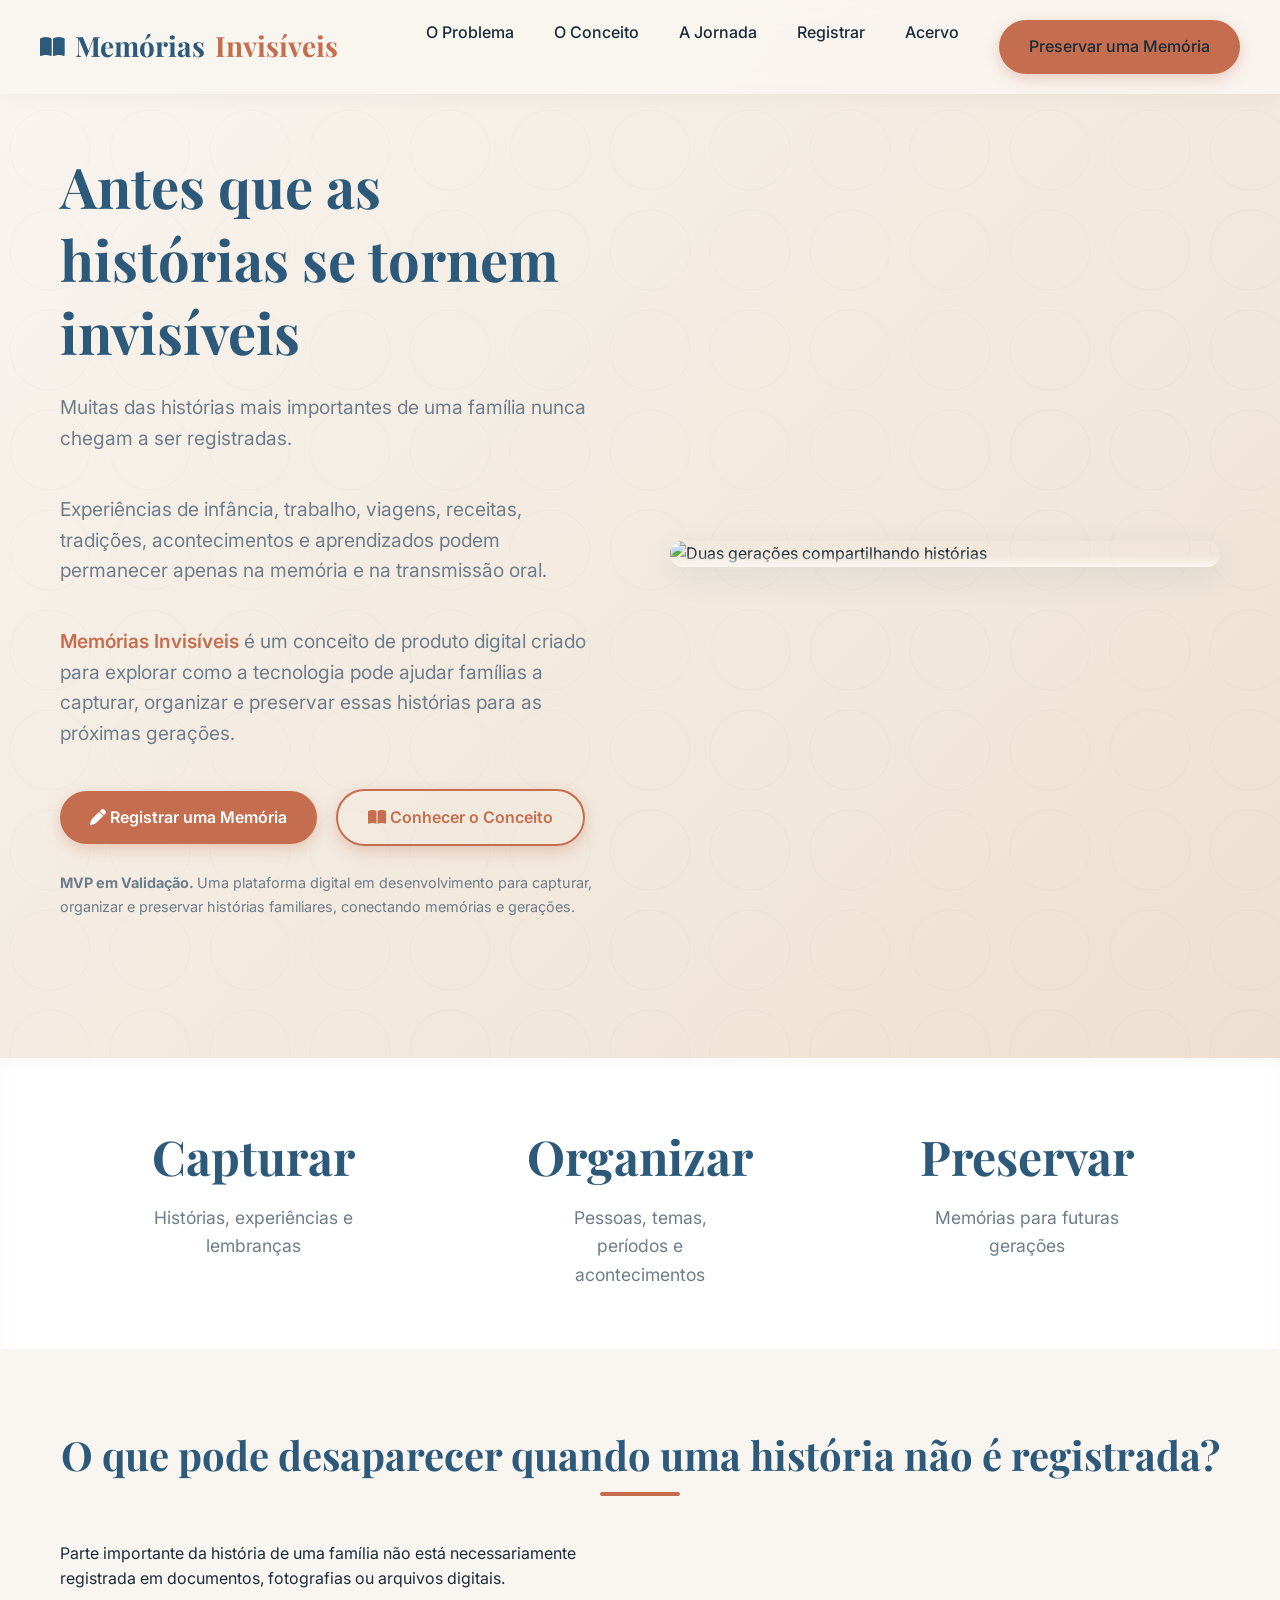
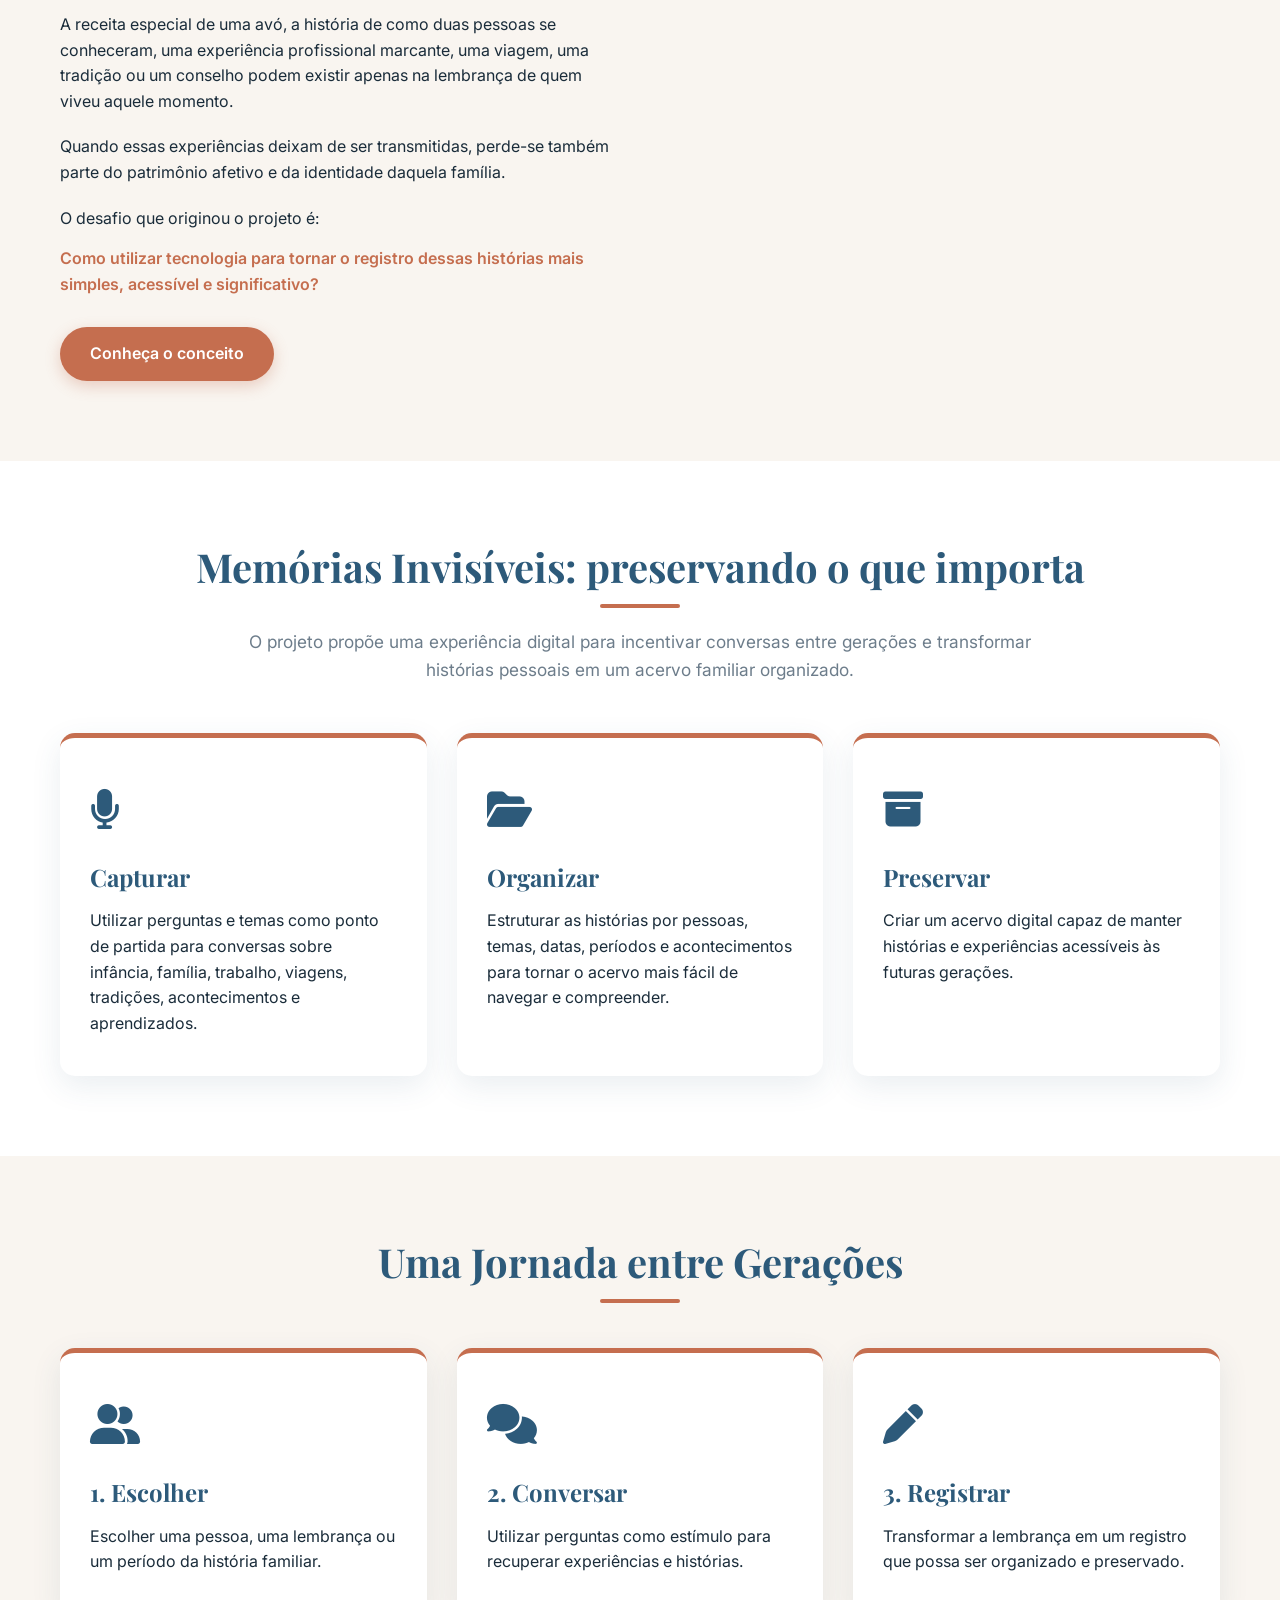
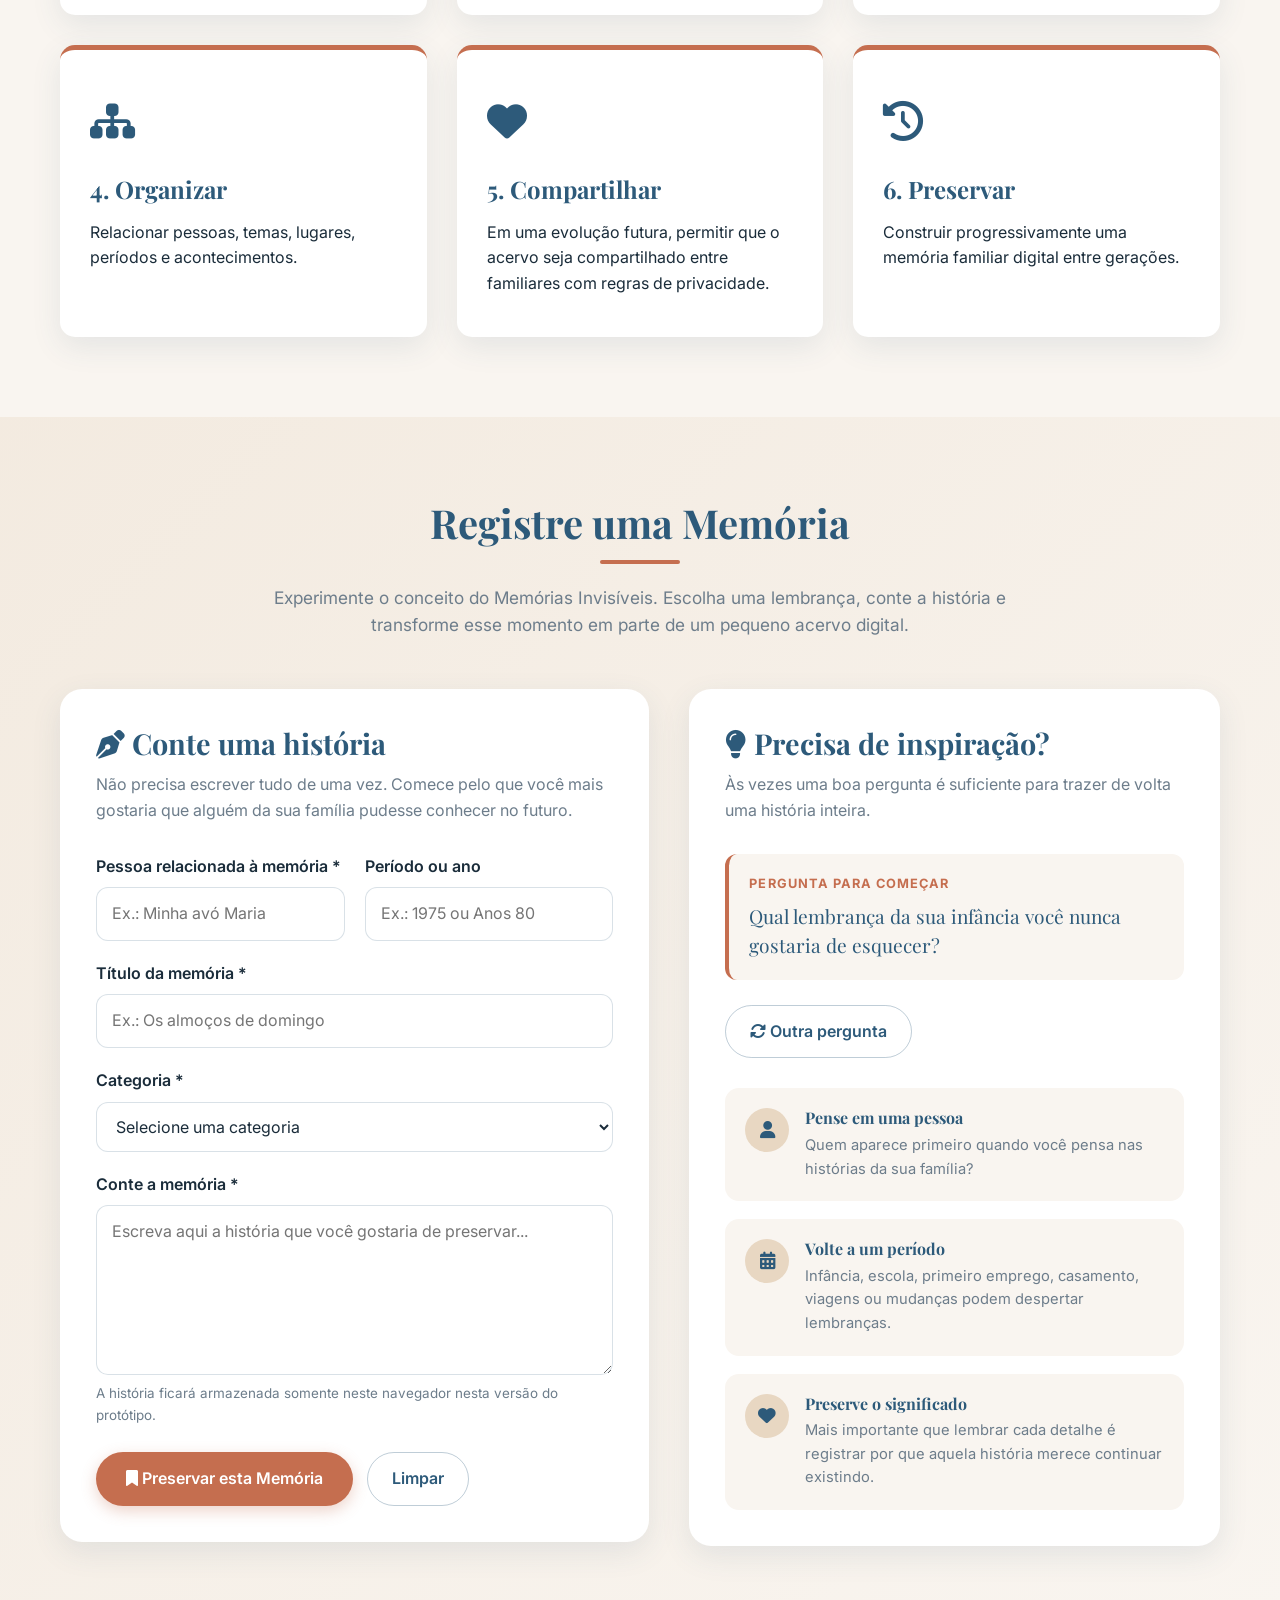
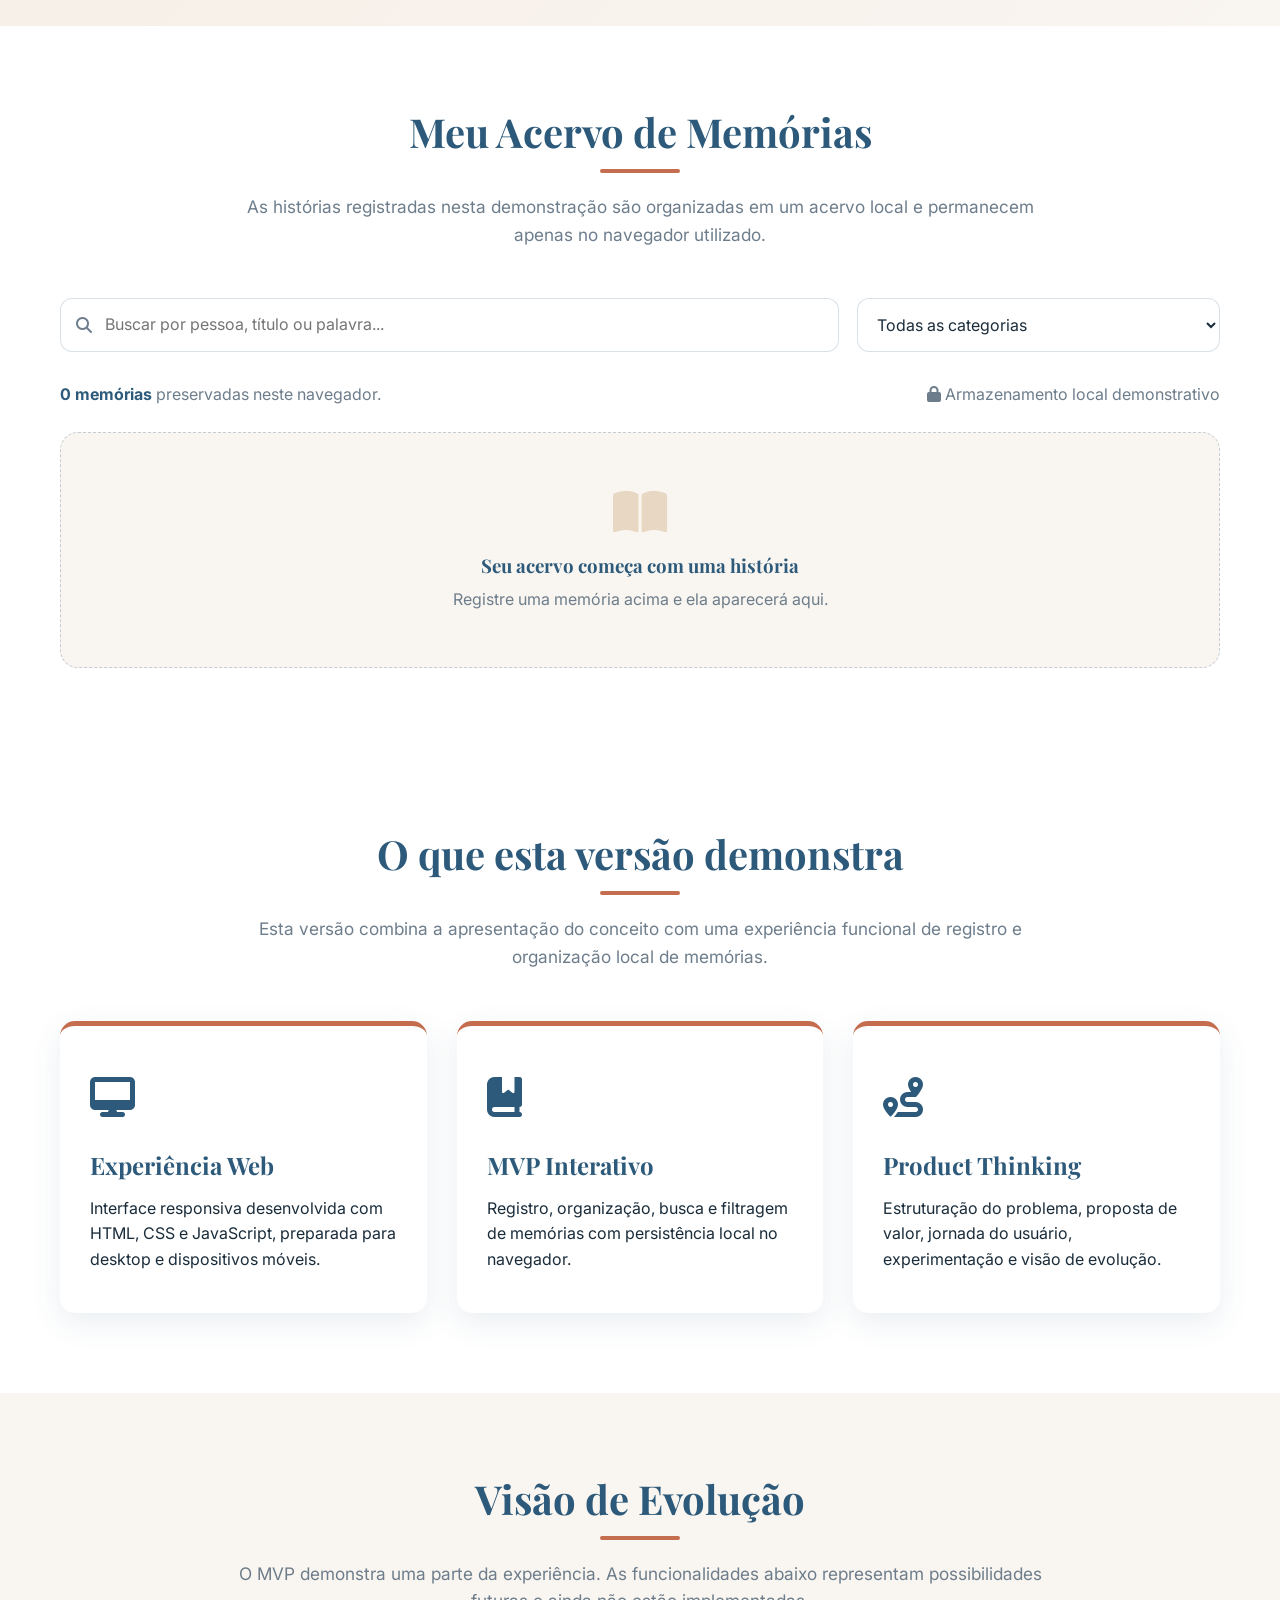
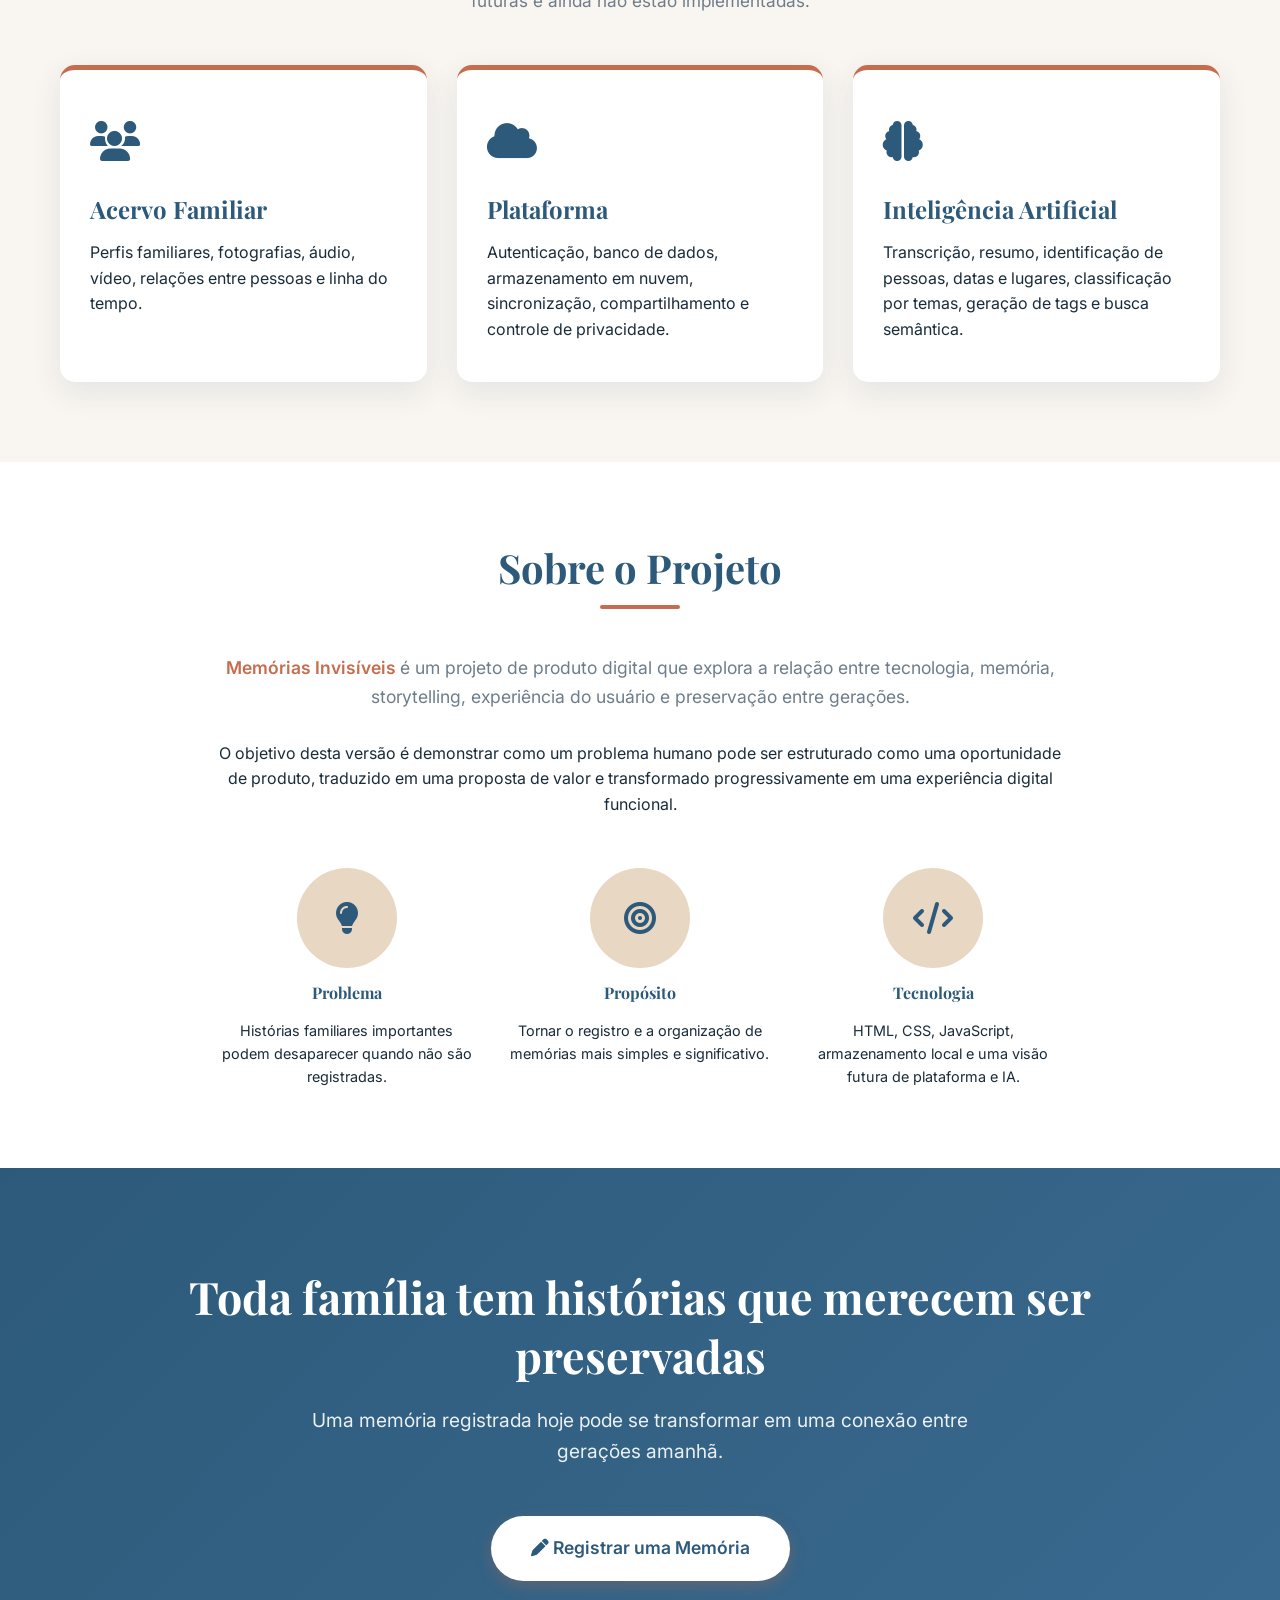
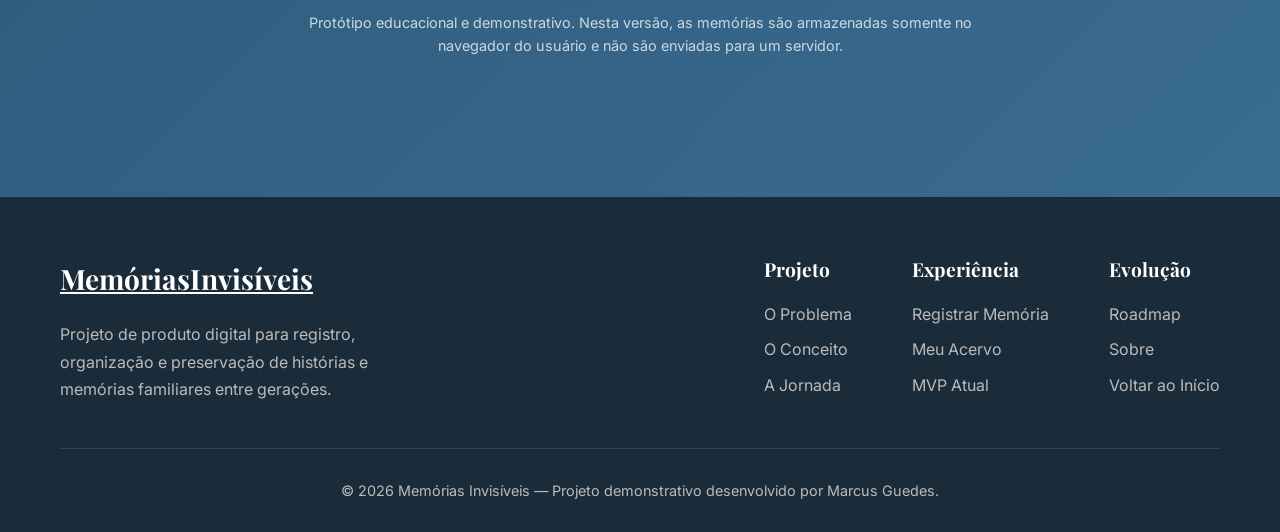
==== index.html @ 1a9ecf48 "Reposition MVP for product validation Updated project description and content to reflect the current" ====
<!DOCTYPE html>
<html lang="pt-BR">

<head>
    <meta charset="UTF-8">
    <meta name="viewport" content="width=device-width, initial-scale=1.0">

    <meta
        name="description"
        content="Memórias Invisíveis — plataforma digital em desenvolvimento para registrar, organizar e preservar histórias e memórias familiares entre gerações."
    >

    <title>Memórias Invisíveis — Preservando Histórias</title>

    <link rel="preconnect" href="https://fonts.googleapis.com">
    <link rel="preconnect" href="https://fonts.gstatic.com" crossorigin>

    <link
        href="https://fonts.googleapis.com/css2?family=Playfair+Display:wght@400;700&family=Inter:wght@300;400;500;600&display=swap"
        rel="stylesheet"
    >

    <link
        rel="stylesheet"
        href="https://cdnjs.cloudflare.com/ajax/libs/font-awesome/6.4.0/css/all.min.css"
    >

    <link rel="stylesheet" href="style.css">
</head>

<body>

    <!-- ======================================================
         HEADER
    ======================================================= -->

    <header id="header">

        <div class="container nav-container">

            <a href="#inicio" class="logo">
                <i class="fas fa-book-open"></i>
                Memórias<span>Invisíveis</span>
            </a>

            <button
                class="mobile-menu-btn"
                id="mobileMenuBtn"
                type="button"
                aria-label="Abrir menu"
                aria-expanded="false"
            >
                <i class="fas fa-bars"></i>
            </button>

            <nav class="nav-links">

                <a href="#problem">
                    O Problema
                </a>

                <a href="#solution">
                    O Conceito
                </a>

                <a href="#journey">
                    A Jornada
                </a>

                <a href="#registrar">
                    Registrar
                </a>

                <a href="#acervo">
                    Acervo
                </a>

                <a
                    href="#registrar"
                    class="cta-button"
                >
                    Preservar uma Memória
                </a>

            </nav>

        </div>

    </header>


    <!-- ======================================================
         HERO
    ======================================================= -->

    <section
        class="hero"
        id="inicio"
    >

        <div class="container hero-content">

            <div class="hero-text">

                <h1>
                    Antes que as histórias se tornem invisíveis
                </h1>

                <p>
                    Muitas das histórias mais importantes de uma
                    família nunca chegam a ser registradas.
                </p>

                <p>
                    Experiências de infância, trabalho, viagens,
                    receitas, tradições, acontecimentos e aprendizados
                    podem permanecer apenas na memória e na
                    transmissão oral.
                </p>

                <p>

                    <span class="highlight">
                        Memórias Invisíveis
                    </span>

                    é um conceito de produto digital criado para
                    explorar como a tecnologia pode ajudar famílias
                    a capturar, organizar e preservar essas histórias
                    para as próximas gerações.

                </p>

                <div style="margin-top: 40px;">

                    <a
                        href="#registrar"
                        class="cta-button"
                        style="margin-right: 15px;"
                    >
                        <i class="fas fa-pen"></i>
                        Registrar uma Memória
                    </a>

                    <a
                        href="#solution"
                        class="cta-button"
                        style="
                            background: transparent;
                            border: 2px solid var(--accent);
                            color: var(--accent);
                        "
                    >
                        <i class="fas fa-book-open"></i>
                        Conhecer o Conceito
                    </a>

                </div>

                <p
                    style="
                        margin-top: 25px;
                        font-size: 0.9rem;
                    "
                >
                    <strong>
                        MVP em Validação.
                    </strong>

                    Uma plataforma digital em desenvolvimento para
                    capturar, organizar e preservar histórias familiares,
                    conectando memórias e gerações.
                </p>

            </div>


            <div class="hero-image">

                <img
                    src="https://images.unsplash.com/photo-1516733968668-dbdce39c4651?auto=format&fit=crop&w=1470&q=80"
                    alt="Duas gerações compartilhando histórias"
                >

                <div class="fading-overlay"></div>

            </div>

        </div>

    </section>


    <!-- ======================================================
         CONCEITO CENTRAL
    ======================================================= -->

    <section class="stats">

        <div class="container stats-container">

            <div class="stat-item">

                <div class="stat-number">
                    Capturar
                </div>

                <div class="stat-label">
                    Histórias, experiências e lembranças
                </div>

            </div>

            <div class="stat-item">

                <div class="stat-number">
                    Organizar
                </div>

                <div class="stat-label">
                    Pessoas, temas, períodos e acontecimentos
                </div>

            </div>

            <div class="stat-item">

                <div class="stat-number">
                    Preservar
                </div>

                <div class="stat-label">
                    Memórias para futuras gerações
                </div>

            </div>

        </div>

    </section>


    <!-- ======================================================
         PROBLEMA
    ======================================================= -->

    <section
        class="problem"
        id="problem"
    >

        <div class="container">

            <h2 class="section-title">
                O que pode desaparecer quando uma história não é registrada?
            </h2>

            <div class="problem-content">

                <div class="problem-text">

                    <p>
                        Parte importante da história de uma família
                        não está necessariamente registrada em
                        documentos, fotografias ou arquivos digitais.
                    </p>

                    <p style="margin-top: 20px;">
                        A receita especial de uma avó, a história de
                        como duas pessoas se conheceram, uma experiência
                        profissional marcante, uma viagem, uma tradição
                        ou um conselho podem existir apenas na lembrança
                        de quem viveu aquele momento.
                    </p>

                    <p style="margin-top: 20px;">
                        Quando essas experiências deixam de ser
                        transmitidas, perde-se também parte do
                        patrimônio afetivo e da identidade daquela
                        família.
                    </p>

                    <p style="margin-top: 20px;">
                        O desafio que originou o projeto é:
                    </p>

                    <p style="margin-top: 15px;">

                        <span class="highlight">
                            Como utilizar tecnologia para tornar o
                            registro dessas histórias mais simples,
                            acessível e significativo?
                        </span>

                    </p>

                    <div style="margin-top: 30px;">

                        <a
                            href="#solution"
                            class="cta-button"
                        >
                            Conheça o conceito
                        </a>

                    </div>

                </div>


                <div class="problem-visual">

                    <img
                        src="https://images.unsplash.com/photo-1581579431537-2c7e47c1f7e8?auto=format&fit=crop&w=1470&q=80"
                        alt="Memórias familiares representadas por fotografias"
                        class="fading-image"
                    >

                    <div class="fading-overlay"></div>

                </div>

            </div>

        </div>

    </section>


    <!-- ======================================================
         SOLUÇÃO CONCEITUAL
    ======================================================= -->

    <section
        class="solution"
        id="solution"
    >

        <div class="container">

            <h2 class="section-title">
                Memórias Invisíveis: preservando o que importa
            </h2>

            <p class="section-intro">
                O projeto propõe uma experiência digital para
                incentivar conversas entre gerações e transformar
                histórias pessoais em um acervo familiar organizado.
            </p>

            <div class="solution-cards">

                <div class="card">

                    <div class="card-icon">
                        <i class="fas fa-microphone"></i>
                    </div>

                    <h3>
                        Capturar
                    </h3>

                    <p>
                        Utilizar perguntas e temas como ponto de
                        partida para conversas sobre infância,
                        família, trabalho, viagens, tradições,
                        acontecimentos e aprendizados.
                    </p>

                </div>


                <div class="card">

                    <div class="card-icon">
                        <i class="fas fa-folder-open"></i>
                    </div>

                    <h3>
                        Organizar
                    </h3>

                    <p>
                        Estruturar as histórias por pessoas, temas,
                        datas, períodos e acontecimentos para tornar
                        o acervo mais fácil de navegar e compreender.
                    </p>

                </div>


                <div class="card">

                    <div class="card-icon">
                        <i class="fas fa-box-archive"></i>
                    </div>

                    <h3>
                        Preservar
                    </h3>

                    <p>
                        Criar um acervo digital capaz de manter
                        histórias e experiências acessíveis às
                        futuras gerações.
                    </p>

                </div>

            </div>

        </div>

    </section>


    <!-- ======================================================
         JORNADA
    ======================================================= -->

    <section
        id="journey"
        style="background-color: var(--light);"
    >

        <div class="container">

            <h2 class="section-title">
                Uma Jornada entre Gerações
            </h2>

            <div
                class="solution-cards"
                style="margin-top: 20px;"
            >

                <div class="card">

                    <div class="card-icon">
                        <i class="fas fa-user-group"></i>
                    </div>

                    <h3>
                        1. Escolher
                    </h3>

                    <p>
                        Escolher uma pessoa, uma lembrança ou um
                        período da história familiar.
                    </p>

                </div>


                <div class="card">

                    <div class="card-icon">
                        <i class="fas fa-comments"></i>
                    </div>

                    <h3>
                        2. Conversar
                    </h3>

                    <p>
                        Utilizar perguntas como estímulo para
                        recuperar experiências e histórias.
                    </p>

                </div>


                <div class="card">

                    <div class="card-icon">
                        <i class="fas fa-pen"></i>
                    </div>

                    <h3>
                        3. Registrar
                    </h3>

                    <p>
                        Transformar a lembrança em um registro que
                        possa ser organizado e preservado.
                    </p>

                </div>


                <div class="card">

                    <div class="card-icon">
                        <i class="fas fa-sitemap"></i>
                    </div>

                    <h3>
                        4. Organizar
                    </h3>

                    <p>
                        Relacionar pessoas, temas, lugares,
                        períodos e acontecimentos.
                    </p>

                </div>


                <div class="card">

                    <div class="card-icon">
                        <i class="fas fa-heart"></i>
                    </div>

                    <h3>
                        5. Compartilhar
                    </h3>

                    <p>
                        Em uma evolução futura, permitir que o
                        acervo seja compartilhado entre familiares
                        com regras de privacidade.
                    </p>

                </div>


                <div class="card">

                    <div class="card-icon">
                        <i class="fas fa-clock-rotate-left"></i>
                    </div>

                    <h3>
                        6. Preservar
                    </h3>

                    <p>
                        Construir progressivamente uma memória
                        familiar digital entre gerações.
                    </p>

                </div>

            </div>

        </div>

    </section>


    <!-- ======================================================
         MVP — REGISTRAR UMA MEMÓRIA
    ======================================================= -->

    <section
        class="memory-experience"
        id="registrar"
    >

        <div class="container">

            <h2 class="section-title">
                Registre uma Memória
            </h2>

            <p class="section-intro">
                Experimente o conceito do Memórias Invisíveis.
                Escolha uma lembrança, conte a história e transforme
                esse momento em parte de um pequeno acervo digital.
            </p>


            <div class="memory-layout">

                <!-- FORMULÁRIO -->

                <div class="memory-panel">

                    <div class="memory-panel-header">

                        <h3>
                            <i class="fas fa-pen-nib"></i>
                            Conte uma história
                        </h3>

                        <p>
                            Não precisa escrever tudo de uma vez.
                            Comece pelo que você mais gostaria que
                            alguém da sua família pudesse conhecer
                            no futuro.
                        </p>

                    </div>


                    <form
                        class="memory-form"
                        id="memoryForm"
                    >

                        <div class="form-grid">

                            <div class="form-group">

                                <label for="memoryPerson">
                                    Pessoa relacionada à memória *
                                </label>

                                <input
                                    type="text"
                                    id="memoryPerson"
                                    class="form-control"
                                    placeholder="Ex.: Minha avó Maria"
                                    maxlength="80"
                                    required
                                >

                            </div>


                            <div class="form-group">

                                <label for="memoryPeriod">
                                    Período ou ano
                                </label>

                                <input
                                    type="text"
                                    id="memoryPeriod"
                                    class="form-control"
                                    placeholder="Ex.: 1975 ou Anos 80"
                                    maxlength="40"
                                >

                            </div>


                            <div class="form-group full-width">

                                <label for="memoryTitle">
                                    Título da memória *
                                </label>

                                <input
                                    type="text"
                                    id="memoryTitle"
                                    class="form-control"
                                    placeholder="Ex.: Os almoços de domingo"
                                    maxlength="100"
                                    required
                                >

                            </div>


                            <div class="form-group full-width">

                                <label for="memoryCategory">
                                    Categoria *
                                </label>

                                <select
                                    id="memoryCategory"
                                    class="form-control"
                                    required
                                >
                                    <option value="">
                                        Selecione uma categoria
                                    </option>

                                    <option value="Infância">
                                        Infância
                                    </option>

                                    <option value="Família">
                                        Família
                                    </option>

                                    <option value="Trabalho">
                                        Trabalho
                                    </option>

                                    <option value="Viagens">
                                        Viagens
                                    </option>

                                    <option value="Tradições">
                                        Tradições
                                    </option>

                                    <option value="Receitas">
                                        Receitas
                                    </option>

                                    <option value="Relacionamentos">
                                        Relacionamentos
                                    </option>

                                    <option value="Acontecimentos">
                                        Acontecimentos
                                    </option>

                                    <option value="Aprendizados">
                                        Aprendizados
                                    </option>

                                    <option value="Outras">
                                        Outras
                                    </option>
                                </select>

                            </div>


                            <div class="form-group full-width">

                                <label for="memoryStory">
                                    Conte a memória *
                                </label>

                                <textarea
                                    id="memoryStory"
                                    class="form-control"
                                    placeholder="Escreva aqui a história que você gostaria de preservar..."
                                    maxlength="3000"
                                    required
                                ></textarea>

                                <small>
                                    A história ficará armazenada somente
                                    neste navegador nesta versão do protótipo.
                                </small>

                            </div>

                        </div>


                        <div class="form-actions">

                            <button
                                type="submit"
                                class="cta-button"
                            >
                                <i class="fas fa-bookmark"></i>
                                Preservar esta Memória
                            </button>

                            <button
                                type="button"
                                class="secondary-button"
                                id="clearFormButton"
                            >
                                Limpar
                            </button>

                        </div>


                        <div
                            class="form-message"
                            id="formMessage"
                            role="status"
                            aria-live="polite"
                        ></div>

                    </form>

                </div>


                <!-- INSPIRAÇÃO -->

                <div class="memory-panel">

                    <div class="memory-panel-header">

                        <h3>
                            <i class="fas fa-lightbulb"></i>
                            Precisa de inspiração?
                        </h3>

                        <p>
                            Às vezes uma boa pergunta é suficiente
                            para trazer de volta uma história inteira.
                        </p>

                    </div>


                    <div class="prompt-box">

                        <span class="prompt-label">
                            Pergunta para começar
                        </span>

                        <p
                            class="prompt-text"
                            id="promptText"
                        >
                            Qual lembrança da sua infância você nunca
                            gostaria de esquecer?
                        </p>

                    </div>


                    <button
                        type="button"
                        class="secondary-button"
                        id="newPromptButton"
                    >
                        <i class="fas fa-rotate"></i>
                        Outra pergunta
                    </button>


                    <div
                        class="memory-helper"
                        style="margin-top: 30px;"
                    >

                        <div class="helper-card">

                            <div class="helper-icon">
                                <i class="fas fa-user"></i>
                            </div>

                            <div>

                                <h4>
                                    Pense em uma pessoa
                                </h4>

                                <p>
                                    Quem aparece primeiro quando você
                                    pensa nas histórias da sua família?
                                </p>

                            </div>

                        </div>


                        <div class="helper-card">

                            <div class="helper-icon">
                                <i class="fas fa-calendar-days"></i>
                            </div>

                            <div>

                                <h4>
                                    Volte a um período
                                </h4>

                                <p>
                                    Infância, escola, primeiro emprego,
                                    casamento, viagens ou mudanças podem
                                    despertar lembranças.
                                </p>

                            </div>

                        </div>


                        <div class="helper-card">

                            <div class="helper-icon">
                                <i class="fas fa-heart"></i>
                            </div>

                            <div>

                                <h4>
                                    Preserve o significado
                                </h4>

                                <p>
                                    Mais importante que lembrar cada
                                    detalhe é registrar por que aquela
                                    história merece continuar existindo.
                                </p>

                            </div>

                        </div>

                    </div>

                </div>

            </div>

        </div>

    </section>


    <!-- ======================================================
         MVP — ACERVO
    ======================================================= -->

    <section
        class="memory-archive"
        id="acervo"
    >

        <div class="container">

            <h2 class="section-title">
                Meu Acervo de Memórias
            </h2>

            <p class="section-intro">
                As histórias registradas nesta demonstração são
                organizadas em um acervo local e permanecem apenas
                no navegador utilizado.
            </p>


            <div class="archive-toolbar">

                <div class="search-wrapper">

                    <i class="fas fa-magnifying-glass"></i>

                    <input
                        type="search"
                        id="memorySearch"
                        class="form-control"
                        placeholder="Buscar por pessoa, título ou palavra..."
                        aria-label="Buscar memórias"
                    >

                </div>


                <select
                    id="categoryFilter"
                    class="form-control"
                    aria-label="Filtrar memórias por categoria"
                >
                    <option value="all">
                        Todas as categorias
                    </option>

                    <option value="Infância">
                        Infância
                    </option>

                    <option value="Família">
                        Família
                    </option>

                    <option value="Trabalho">
                        Trabalho
                    </option>

                    <option value="Viagens">
                        Viagens
                    </option>

                    <option value="Tradições">
                        Tradições
                    </option>

                    <option value="Receitas">
                        Receitas
                    </option>

                    <option value="Relacionamentos">
                        Relacionamentos
                    </option>

                    <option value="Acontecimentos">
                        Acontecimentos
                    </option>

                    <option value="Aprendizados">
                        Aprendizados
                    </option>

                    <option value="Outras">
                        Outras
                    </option>
                </select>

            </div>


            <div class="archive-summary">

                <p>
                    <span
                        class="memory-count"
                        id="memoryCount"
                    >
                        0 memórias
                    </span>
                    preservadas neste navegador.
                </p>

                <p>
                    <i class="fas fa-lock"></i>
                    Armazenamento local demonstrativo
                </p>

            </div>


            <div
                class="archive-grid"
                id="memoryArchive"
                aria-live="polite"
            >

                <div class="empty-state">

                    <i class="fas fa-book-open"></i>

                    <h3>
                        Seu acervo começa com uma história
                    </h3>

                    <p>
                        Registre uma memória acima e ela aparecerá
                        aqui.
                    </p>

                </div>

            </div>

        </div>

    </section>


    <!-- ======================================================
         EXPERIÊNCIA ATUAL
    ======================================================= -->

    <section
        class="solution"
        id="experience"
    >

        <div class="container">

            <h2 class="section-title">
                O que esta versão demonstra
            </h2>

            <p class="section-intro">
                Esta versão combina a apresentação do conceito com
                uma experiência funcional de registro e organização
                local de memórias.
            </p>


            <div class="solution-cards">

                <div class="card">

                    <div class="card-icon">
                        <i class="fas fa-desktop"></i>
                    </div>

                    <h3>
                        Experiência Web
                    </h3>

                    <p>
                        Interface responsiva desenvolvida com HTML,
                        CSS e JavaScript, preparada para desktop e
                        dispositivos móveis.
                    </p>

                </div>


                <div class="card">

                    <div class="card-icon">
                        <i class="fas fa-book-bookmark"></i>
                    </div>

                    <h3>
                        MVP Interativo
                    </h3>

                    <p>
                        Registro, organização, busca e filtragem de
                        memórias com persistência local no navegador.
                    </p>

                </div>


                <div class="card">

                    <div class="card-icon">
                        <i class="fas fa-route"></i>
                    </div>

                    <h3>
                        Product Thinking
                    </h3>

                    <p>
                        Estruturação do problema, proposta de valor,
                        jornada do usuário, experimentação e visão
                        de evolução.
                    </p>

                </div>

            </div>

        </div>

    </section>


    <!-- ======================================================
         ROADMAP
    ======================================================= -->

    <section
        id="roadmap"
        style="background-color: var(--light);"
    >

        <div class="container">

            <h2 class="section-title">
                Visão de Evolução
            </h2>

            <p class="section-intro">
                O MVP demonstra uma parte da experiência.
                As funcionalidades abaixo representam possibilidades
                futuras e ainda não estão implementadas.
            </p>


            <div class="solution-cards">

                <div class="card">

                    <div class="card-icon">
                        <i class="fas fa-users"></i>
                    </div>

                    <h3>
                        Acervo Familiar
                    </h3>

                    <p>
                        Perfis familiares, fotografias, áudio, vídeo,
                        relações entre pessoas e linha do tempo.
                    </p>

                </div>


                <div class="card">

                    <div class="card-icon">
                        <i class="fas fa-cloud"></i>
                    </div>

                    <h3>
                        Plataforma
                    </h3>

                    <p>
                        Autenticação, banco de dados, armazenamento
                        em nuvem, sincronização, compartilhamento
                        e controle de privacidade.
                    </p>

                </div>


                <div class="card">

                    <div class="card-icon">
                        <i class="fas fa-brain"></i>
                    </div>

                    <h3>
                        Inteligência Artificial
                    </h3>

                    <p>
                        Transcrição, resumo, identificação de pessoas,
                        datas e lugares, classificação por temas,
                        geração de tags e busca semântica.
                    </p>

                </div>

            </div>

        </div>

    </section>


    <!-- ======================================================
         SOBRE
    ======================================================= -->

    <section
        id="about"
        style="background-color: white;"
    >

        <div class="container">

            <h2 class="section-title">
                Sobre o Projeto
            </h2>


            <div
                style="
                    max-width: 850px;
                    margin: 0 auto;
                    text-align: center;
                "
            >

                <p
                    style="
                        font-size: 1.1rem;
                        color: var(--gray);
                        margin-bottom: 30px;
                    "
                >

                    <span class="highlight">
                        Memórias Invisíveis
                    </span>

                    é um projeto de produto digital que explora a
                    relação entre tecnologia, memória, storytelling,
                    experiência do usuário e preservação entre
                    gerações.

                </p>


                <p style="margin-bottom: 40px;">
                    O objetivo desta versão é demonstrar como um
                    problema humano pode ser estruturado como uma
                    oportunidade de produto, traduzido em uma
                    proposta de valor e transformado progressivamente
                    em uma experiência digital funcional.
                </p>


                <div
                    style="
                        display: grid;
                        grid-template-columns:
                            repeat(auto-fit, minmax(200px, 1fr));
                        gap: 30px;
                        margin-top: 50px;
                    "
                >

                    <div style="text-align: center;">

                        <div
                            style="
                                width: 100px;
                                height: 100px;
                                background-color: var(--secondary);
                                border-radius: 50%;
                                margin: 0 auto 15px;
                                display: flex;
                                align-items: center;
                                justify-content: center;
                                font-size: 2rem;
                                color: var(--primary);
                            "
                        >
                            <i class="fas fa-lightbulb"></i>
                        </div>

                        <h4 style="color: var(--primary);">
                            Problema
                        </h4>

                        <p style="font-size: 0.9rem;">
                            Histórias familiares importantes podem
                            desaparecer quando não são registradas.
                        </p>

                    </div>


                    <div style="text-align: center;">

                        <div
                            style="
                                width: 100px;
                                height: 100px;
                                background-color: var(--secondary);
                                border-radius: 50%;
                                margin: 0 auto 15px;
                                display: flex;
                                align-items: center;
                                justify-content: center;
                                font-size: 2rem;
                                color: var(--primary);
                            "
                        >
                            <i class="fas fa-bullseye"></i>
                        </div>

                        <h4 style="color: var(--primary);">
                            Propósito
                        </h4>

                        <p style="font-size: 0.9rem;">
                            Tornar o registro e a organização de
                            memórias mais simples e significativo.
                        </p>

                    </div>


                    <div style="text-align: center;">

                        <div
                            style="
                                width: 100px;
                                height: 100px;
                                background-color: var(--secondary);
                                border-radius: 50%;
                                margin: 0 auto 15px;
                                display: flex;
                                align-items: center;
                                justify-content: center;
                                font-size: 2rem;
                                color: var(--primary);
                            "
                        >
                            <i class="fas fa-code"></i>
                        </div>

                        <h4 style="color: var(--primary);">
                            Tecnologia
                        </h4>

                        <p style="font-size: 0.9rem;">
                            HTML, CSS, JavaScript, armazenamento local
                            e uma visão futura de plataforma e IA.
                        </p>

                    </div>

                </div>

            </div>

        </div>

    </section>


    <!-- ======================================================
         CTA FINAL
    ======================================================= -->

    <section class="cta-section">

        <div class="container">

            <h2>
                Toda família tem histórias que merecem ser preservadas
            </h2>

            <p>
                Uma memória registrada hoje pode se transformar
                em uma conexão entre gerações amanhã.
            </p>

            <div style="margin-top: 50px;">

                <a
                    href="#registrar"
                    class="cta-button"
                >
                    <i class="fas fa-pen"></i>
                    Registrar uma Memória
                </a>

            </div>

            <p
                style="
                    margin-top: 30px;
                    font-size: 0.9rem;
                    opacity: 0.75;
                "
            >
                Protótipo educacional e demonstrativo.
                Nesta versão, as memórias são armazenadas somente
                no navegador do usuário e não são enviadas para
                um servidor.
            </p>

        </div>

    </section>


    <!-- ======================================================
         FOOTER
    ======================================================= -->

    <footer>

        <div class="container">

            <div class="footer-content">

                <div>

                    <a
                        href="#inicio"
                        class="footer-logo"
                    >
                        MemóriasInvisíveis
                    </a>

                    <p
                        style="
                            max-width: 350px;
                            color: #bbb;
                            line-height: 1.7;
                        "
                    >
                        Projeto de produto digital para registro,
                        organização e preservação de histórias e
                        memórias familiares entre gerações.
                    </p>

                </div>


                <div class="footer-links">

                    <div class="footer-column">

                        <h4>
                            Projeto
                        </h4>

                        <a href="#problem">
                            O Problema
                        </a>

                        <a href="#solution">
                            O Conceito
                        </a>

                        <a href="#journey">
                            A Jornada
                        </a>

                    </div>


                    <div class="footer-column">

                        <h4>
                            Experiência
                        </h4>

                        <a href="#registrar">
                            Registrar Memória
                        </a>

                        <a href="#acervo">
                            Meu Acervo
                        </a>

                        <a href="#experience">
                            MVP Atual
                        </a>

                    </div>


                    <div class="footer-column">

                        <h4>
                            Evolução
                        </h4>

                        <a href="#roadmap">
                            Roadmap
                        </a>

                        <a href="#about">
                            Sobre
                        </a>

                        <a href="#inicio">
                            Voltar ao Início
                        </a>

                    </div>

                </div>

            </div>


            <div class="copyright">

                <p>
                    &copy; 2026 Memórias Invisíveis —
                    Projeto demonstrativo desenvolvido por Marcus Guedes.
                </p>

            </div>

        </div>

    </footer>


    <script src="script.js"></script>

</body>

</html>
---- style.css ----
:root {
    --primary: #2D5A7A;
    --primary-light: #3A6B91;
    --secondary: #E8D7C2;
    --accent: #C56E4F;
    --accent-light: #D88A6A;
    --light: #F9F5F0;
    --dark: #1A2C3A;
    --gray: #6D7D8B;
    --transition: all 0.4s cubic-bezier(0.175, 0.885, 0.32, 1.1);
    --shadow: 0 10px 30px rgba(45, 90, 122, 0.1);
    --shadow-hover: 0 15px 40px rgba(45, 90, 122, 0.2);
}

* {
    margin: 0;
    padding: 0;
    box-sizing: border-box;
}

html {
    scroll-behavior: smooth;
}

body {
    font-family: 'Inter', sans-serif;
    line-height: 1.6;
    color: var(--dark);
    background-color: var(--light);
    overflow-x: hidden;
}

h1,
h2,
h3,
h4 {
    font-family: 'Playfair Display', serif;
    font-weight: 700;
    line-height: 1.3;
    margin-bottom: 1rem;
}

button,
input,
select,
textarea {
    font: inherit;
}

button {
    cursor: pointer;
}

img {
    max-width: 100%;
    display: block;
}

.container {
    width: 100%;
    max-width: 1200px;
    margin: 0 auto;
    padding: 0 20px;
}

section {
    padding: 80px 0;
    position: relative;
}

/* ==========================================================
   Header & Navigation
========================================================== */

header {
    position: fixed;
    top: 0;
    width: 100%;
    z-index: 1000;
    background-color: rgba(249, 245, 240, 0.95);
    backdrop-filter: blur(10px);
    box-shadow: 0 2px 20px rgba(26, 44, 58, 0.05);
    transition: var(--transition);
}

header.scrolled {
    padding: 10px 0;
    box-shadow: var(--shadow);
}

.nav-container {
    display: flex;
    justify-content: space-between;
    align-items: center;
    padding: 20px 0;
}

.logo {
    font-family: 'Playfair Display', serif;
    font-size: 28px;
    font-weight: 700;
    color: var(--primary);
    text-decoration: none;
    display: flex;
    align-items: center;
    gap: 10px;
}

.logo span {
    color: var(--accent);
}

.logo i {
    font-size: 22px;
}

.nav-links {
    display: flex;
    gap: 40px;
}

.nav-links a {
    text-decoration: none;
    color: var(--dark);
    font-weight: 500;
    transition: var(--transition);
    position: relative;
}

.nav-links a:hover {
    color: var(--accent);
}

.nav-links a::after {
    content: '';
    position: absolute;
    width: 0;
    height: 2px;
    background: var(--accent);
    bottom: -5px;
    left: 0;
    transition: var(--transition);
}

.nav-links a:hover::after {
    width: 100%;
}

.cta-button {
    background: var(--accent);
    color: white;
    border: none;
    padding: 14px 30px;
    border-radius: 50px;
    font-weight: 600;
    font-size: 16px;
    cursor: pointer;
    transition: var(--transition);
    text-decoration: none;
    display: inline-block;
    box-shadow: 0 5px 15px rgba(197, 110, 79, 0.3);
}

.cta-button:hover {
    background: var(--accent-light);
    transform: translateY(-3px);
    box-shadow: 0 8px 20px rgba(197, 110, 79, 0.4);
}

.mobile-menu-btn {
    display: none;
    font-size: 24px;
    background: none;
    border: none;
    color: var(--primary);
    cursor: pointer;
}

/* ==========================================================
   Hero Section
========================================================== */

.hero {
    padding-top: 150px;
    padding-bottom: 100px;
    background: linear-gradient(
        135deg,
        rgba(249, 245, 240, 0.9) 0%,
        rgba(232, 215, 194, 0.7) 100%
    );
    position: relative;
    overflow: hidden;
}

.hero::before {
    content: '';
    position: absolute;
    top: 0;
    left: 0;
    width: 100%;
    height: 100%;
    background-image: url('[data-uri]');
    background-size: 100px;
    opacity: 0.5;
}

.hero-content {
    display: flex;
    align-items: center;
    gap: 60px;
}

.hero-text {
    flex: 1;
}

.hero-image {
    flex: 1;
    position: relative;
}

.hero-image img {
    width: 100%;
    border-radius: 20px;
    box-shadow: var(--shadow);
    transition: var(--transition);
}

.hero h1 {
    font-size: 3.5rem;
    color: var(--primary);
    margin-bottom: 1.5rem;
}

.hero p {
    font-size: 1.2rem;
    color: var(--gray);
    margin-bottom: 2.5rem;
    max-width: 600px;
}

.highlight {
    color: var(--accent);
    font-weight: 600;
}

/* ==========================================================
   Stats Section
========================================================== */

.stats {
    background-color: white;
    padding: 60px 0;
    box-shadow: inset 0 5px 15px rgba(0, 0, 0, 0.03);
}

.stats-container {
    display: flex;
    justify-content: space-around;
    text-align: center;
}

.stat-item {
    flex: 1;
}

.stat-number {
    font-size: 3rem;
    font-weight: 700;
    color: var(--primary);
    font-family: 'Playfair Display', serif;
    margin-bottom: 10px;
}

.stat-label {
    font-size: 1.1rem;
    color: var(--gray);
    max-width: 200px;
    margin: 0 auto;
}

/* ==========================================================
   Shared Section Titles
========================================================== */

.section-title {
    text-align: center;
    font-size: 2.5rem;
    color: var(--primary);
    margin-bottom: 60px;
    position: relative;
}

.section-title::after {
    content: '';
    position: absolute;
    width: 80px;
    height: 4px;
    background: var(--accent);
    bottom: -15px;
    left: 50%;
    transform: translateX(-50%);
    border-radius: 2px;
}

.section-intro {
    text-align: center;
    max-width: 820px;
    margin: -25px auto 50px;
    color: var(--gray);
    font-size: 1.08rem;
}

/* ==========================================================
   Problem Section
========================================================== */

.problem {
    background-color: var(--light);
}

.problem-content {
    display: flex;
    align-items: center;
    gap: 60px;
}

.problem-text {
    flex: 1;
}

.problem-visual {
    flex: 1;
    position: relative;
}

.fading-image {
    width: 100%;
    border-radius: 15px;
    box-shadow: var(--shadow);
    filter: grayscale(30%);
    opacity: 0.9;
}

.fading-overlay {
    position: absolute;
    top: 0;
    left: 0;
    width: 100%;
    height: 100%;
    background: linear-gradient(
        to top,
        rgba(249, 245, 240, 1) 0%,
        transparent 50%
    );
    border-radius: 15px;
}

/* ==========================================================
   Solution Section
========================================================== */

.solution {
    background-color: white;
}

.solution-cards {
    display: grid;
    grid-template-columns: repeat(auto-fit, minmax(300px, 1fr));
    gap: 30px;
    margin-top: 50px;
}

.card {
    background: white;
    border-radius: 15px;
    padding: 40px 30px;
    box-shadow: var(--shadow);
    transition: var(--transition);
    border-top: 5px solid var(--accent);
}

.card:hover {
    transform: translateY(-10px);
    box-shadow: var(--shadow-hover);
}

.card-icon {
    font-size: 2.5rem;
    color: var(--primary);
    margin-bottom: 20px;
}

.card h3 {
    color: var(--primary);
    font-size: 1.5rem;
    margin-bottom: 15px;
}

/* ==========================================================
   MVP — Registrar uma Memória
========================================================== */

.memory-experience {
    background:
        linear-gradient(
            135deg,
            rgba(232, 215, 194, 0.35),
            rgba(249, 245, 240, 0.95)
        );
}

.memory-layout {
    display: grid;
    grid-template-columns: minmax(0, 1fr) minmax(0, 0.9fr);
    gap: 40px;
    align-items: start;
}

.memory-panel {
    background: white;
    border-radius: 22px;
    padding: 36px;
    box-shadow: var(--shadow);
}

.memory-panel-header {
    margin-bottom: 30px;
}

.memory-panel-header h3 {
    color: var(--primary);
    font-size: 1.8rem;
    margin-bottom: 10px;
}

.memory-panel-header p {
    color: var(--gray);
}

.memory-form {
    display: grid;
    gap: 22px;
}

.form-grid {
    display: grid;
    grid-template-columns: repeat(2, minmax(0, 1fr));
    gap: 20px;
}

.form-group {
    display: flex;
    flex-direction: column;
    gap: 8px;
}

.form-group.full-width {
    grid-column: 1 / -1;
}

.form-group label {
    font-weight: 600;
    color: var(--dark);
}

.form-group small {
    color: var(--gray);
    font-size: 0.84rem;
}

.form-control {
    width: 100%;
    border: 1px solid rgba(45, 90, 122, 0.18);
    background: #fff;
    color: var(--dark);
    border-radius: 12px;
    padding: 13px 15px;
    outline: none;
    transition: var(--transition);
}

.form-control:focus {
    border-color: var(--accent);
    box-shadow: 0 0 0 4px rgba(197, 110, 79, 0.1);
}

textarea.form-control {
    min-height: 170px;
    resize: vertical;
}

.form-actions {
    display: flex;
    flex-wrap: wrap;
    gap: 14px;
    align-items: center;
    margin-top: 4px;
}

.secondary-button {
    background: transparent;
    color: var(--primary);
    border: 1px solid rgba(45, 90, 122, 0.3);
    padding: 13px 24px;
    border-radius: 50px;
    font-weight: 600;
    transition: var(--transition);
}

.secondary-button:hover {
    background: rgba(45, 90, 122, 0.06);
    border-color: var(--primary);
    transform: translateY(-2px);
}

.prompt-box {
    background: var(--light);
    border-left: 4px solid var(--accent);
    border-radius: 12px;
    padding: 20px;
    margin-bottom: 25px;
}

.prompt-label {
    display: block;
    font-size: 0.8rem;
    text-transform: uppercase;
    letter-spacing: 0.08em;
    font-weight: 700;
    color: var(--accent);
    margin-bottom: 8px;
}

.prompt-text {
    font-family: 'Playfair Display', serif;
    font-size: 1.2rem;
    color: var(--primary);
    line-height: 1.5;
}

.memory-helper {
    display: grid;
    gap: 18px;
}

.helper-card {
    display: flex;
    gap: 16px;
    align-items: flex-start;
    padding: 20px;
    background: var(--light);
    border-radius: 14px;
}

.helper-icon {
    width: 44px;
    height: 44px;
    flex: 0 0 44px;
    display: flex;
    align-items: center;
    justify-content: center;
    border-radius: 50%;
    background: var(--secondary);
    color: var(--primary);
    font-size: 1.1rem;
}

.helper-card h4 {
    color: var(--primary);
    margin-bottom: 5px;
    font-size: 1rem;
}

.helper-card p {
    color: var(--gray);
    font-size: 0.92rem;
}

/* ==========================================================
   MVP — Feedback
========================================================== */

.form-message {
    display: none;
    margin-top: 15px;
    padding: 14px 16px;
    border-radius: 10px;
    font-size: 0.92rem;
}

.form-message.is-visible {
    display: block;
}

.form-message.success {
    background: rgba(56, 142, 60, 0.1);
    color: #2e6f32;
    border: 1px solid rgba(56, 142, 60, 0.2);
}

.form-message.error {
    background: rgba(183, 28, 28, 0.08);
    color: #8f1d1d;
    border: 1px solid rgba(183, 28, 28, 0.18);
}

/* ==========================================================
   MVP — Acervo
========================================================== */

.memory-archive {
    background: white;
}

.archive-toolbar {
    display: grid;
    grid-template-columns: minmax(0, 1.5fr) minmax(180px, 0.7fr);
    gap: 18px;
    margin-bottom: 30px;
}

.search-wrapper {
    position: relative;
}

.search-wrapper i {
    position: absolute;
    top: 50%;
    left: 16px;
    transform: translateY(-50%);
    color: var(--gray);
    pointer-events: none;
}

.search-wrapper .form-control {
    padding-left: 44px;
}

.archive-summary {
    display: flex;
    justify-content: space-between;
    align-items: center;
    gap: 20px;
    margin-bottom: 25px;
    color: var(--gray);
}

.memory-count {
    color: var(--primary);
    font-weight: 700;
}

.archive-grid {
    display: grid;
    grid-template-columns: repeat(auto-fit, minmax(280px, 1fr));
    gap: 25px;
}

.memory-card {
    background: var(--light);
    border-radius: 18px;
    padding: 26px;
    box-shadow: 0 8px 24px rgba(45, 90, 122, 0.08);
    border: 1px solid rgba(45, 90, 122, 0.08);
    transition: var(--transition);
    display: flex;
    flex-direction: column;
    gap: 18px;
}

.memory-card:hover {
    transform: translateY(-5px);
    box-shadow: var(--shadow-hover);
}

.memory-card-top {
    display: flex;
    justify-content: space-between;
    gap: 15px;
    align-items: flex-start;
}

.memory-category {
    display: inline-flex;
    align-items: center;
    width: fit-content;
    padding: 6px 12px;
    border-radius: 50px;
    background: var(--secondary);
    color: var(--primary);
    font-size: 0.78rem;
    font-weight: 700;
}

.memory-period {
    color: var(--gray);
    font-size: 0.85rem;
    white-space: nowrap;
}

.memory-card h3 {
    color: var(--primary);
    margin-bottom: 4px;
    font-size: 1.35rem;
}

.memory-person {
    color: var(--accent);
    font-weight: 600;
    font-size: 0.92rem;
}

.memory-story {
    color: var(--dark);
    white-space: pre-line;
}

.memory-meta {
    padding-top: 15px;
    border-top: 1px solid rgba(45, 90, 122, 0.1);
    color: var(--gray);
    font-size: 0.82rem;
}

.memory-card-actions {
    display: flex;
    justify-content: flex-end;
    margin-top: auto;
}

.delete-memory-button {
    border: none;
    background: transparent;
    color: var(--gray);
    font-size: 0.85rem;
    font-weight: 600;
    padding: 8px 0;
    transition: var(--transition);
}

.delete-memory-button:hover {
    color: #a43a3a;
}

.empty-state {
    grid-column: 1 / -1;
    text-align: center;
    background: var(--light);
    border: 1px dashed rgba(45, 90, 122, 0.25);
    border-radius: 18px;
    padding: 55px 30px;
    color: var(--gray);
}

.empty-state i {
    display: block;
    color: var(--secondary);
    font-size: 3rem;
    margin-bottom: 18px;
}

.empty-state h3 {
    color: var(--primary);
    margin-bottom: 8px;
}

/* ==========================================================
   CTA Section
========================================================== */

.cta-section {
    background: linear-gradient(
        135deg,
        var(--primary) 0%,
        var(--primary-light) 100%
    );
    color: white;
    text-align: center;
    padding: 100px 0;
}

.cta-section h2 {
    font-size: 2.8rem;
    margin-bottom: 20px;
    color: white;
}

.cta-section p {
    font-size: 1.2rem;
    max-width: 700px;
    margin: 0 auto 40px;
    opacity: 0.9;
}

.cta-section .cta-button {
    background: white;
    color: var(--primary);
    font-size: 1.1rem;
    padding: 18px 40px;
}

.cta-section .cta-button:hover {
    background: var(--secondary);
    color: var(--dark);
}

/* ==========================================================
   Footer
========================================================== */

footer {
    background-color: var(--dark);
    color: white;
    padding: 60px 0 30px;
}

.footer-content {
    display: flex;
    justify-content: space-between;
    margin-bottom: 40px;
}

.footer-logo {
    font-family: 'Playfair Display', serif;
    font-size: 28px;
    font-weight: 700;
    color: white;
    margin-bottom: 20px;
    display: inline-block;
}

.footer-links {
    display: flex;
    gap: 60px;
}

.footer-column h4 {
    color: white;
    margin-bottom: 20px;
    font-size: 1.2rem;
}

.footer-column a {
    color: #bbb;
    text-decoration: none;
    display: block;
    margin-bottom: 10px;
    transition: var(--transition);
}

.footer-column a:hover {
    color: white;
    transform: translateX(5px);
}

.copyright {
    text-align: center;
    padding-top: 30px;
    border-top: 1px solid rgba(255, 255, 255, 0.1);
    color: #bbb;
    font-size: 0.9rem;
}

/* ==========================================================
   Responsive Design
========================================================== */

@media (max-width: 992px) {
    .hero-content,
    .problem-content {
        flex-direction: column;
        text-align: center;
    }

    .hero h1 {
        font-size: 2.8rem;
    }

    .section-title {
        font-size: 2.2rem;
    }

    .stats-container {
        flex-direction: column;
        gap: 40px;
    }

    .memory-layout {
        grid-template-columns: 1fr;
    }
}

@media (max-width: 768px) {
    .nav-links {
        display: none;
    }

    .mobile-menu-btn {
        display: block;
    }

    .hero h1 {
        font-size: 2.3rem;
    }

    .hero {
        padding-top: 120px;
    }

    section {
        padding: 60px 0;
    }

    .footer-content {
        flex-direction: column;
        gap: 40px;
    }

    .footer-links {
        flex-direction: column;
        gap: 30px;
    }

    .form-grid {
        grid-template-columns: 1fr;
    }

    .memory-panel {
        padding: 28px 22px;
    }

    .archive-toolbar {
        grid-template-columns: 1fr;
    }

    .archive-summary {
        flex-direction: column;
        align-items: flex-start;
    }

    .form-actions {
        align-items: stretch;
    }

    .form-actions .cta-button,
    .form-actions .secondary-button {
        width: 100%;
        text-align: center;
    }
}

@media (max-width: 520px) {
    .container {
        padding: 0 16px;
    }

    .hero h1 {
        font-size: 2rem;
    }

    .section-title {
        font-size: 1.9rem;
    }

    .solution-cards,
    .archive-grid {
        grid-template-columns: 1fr;
    }

    .memory-card-top {
        flex-direction: column;
    }

    .memory-panel {
        border-radius: 16px;
    }
}
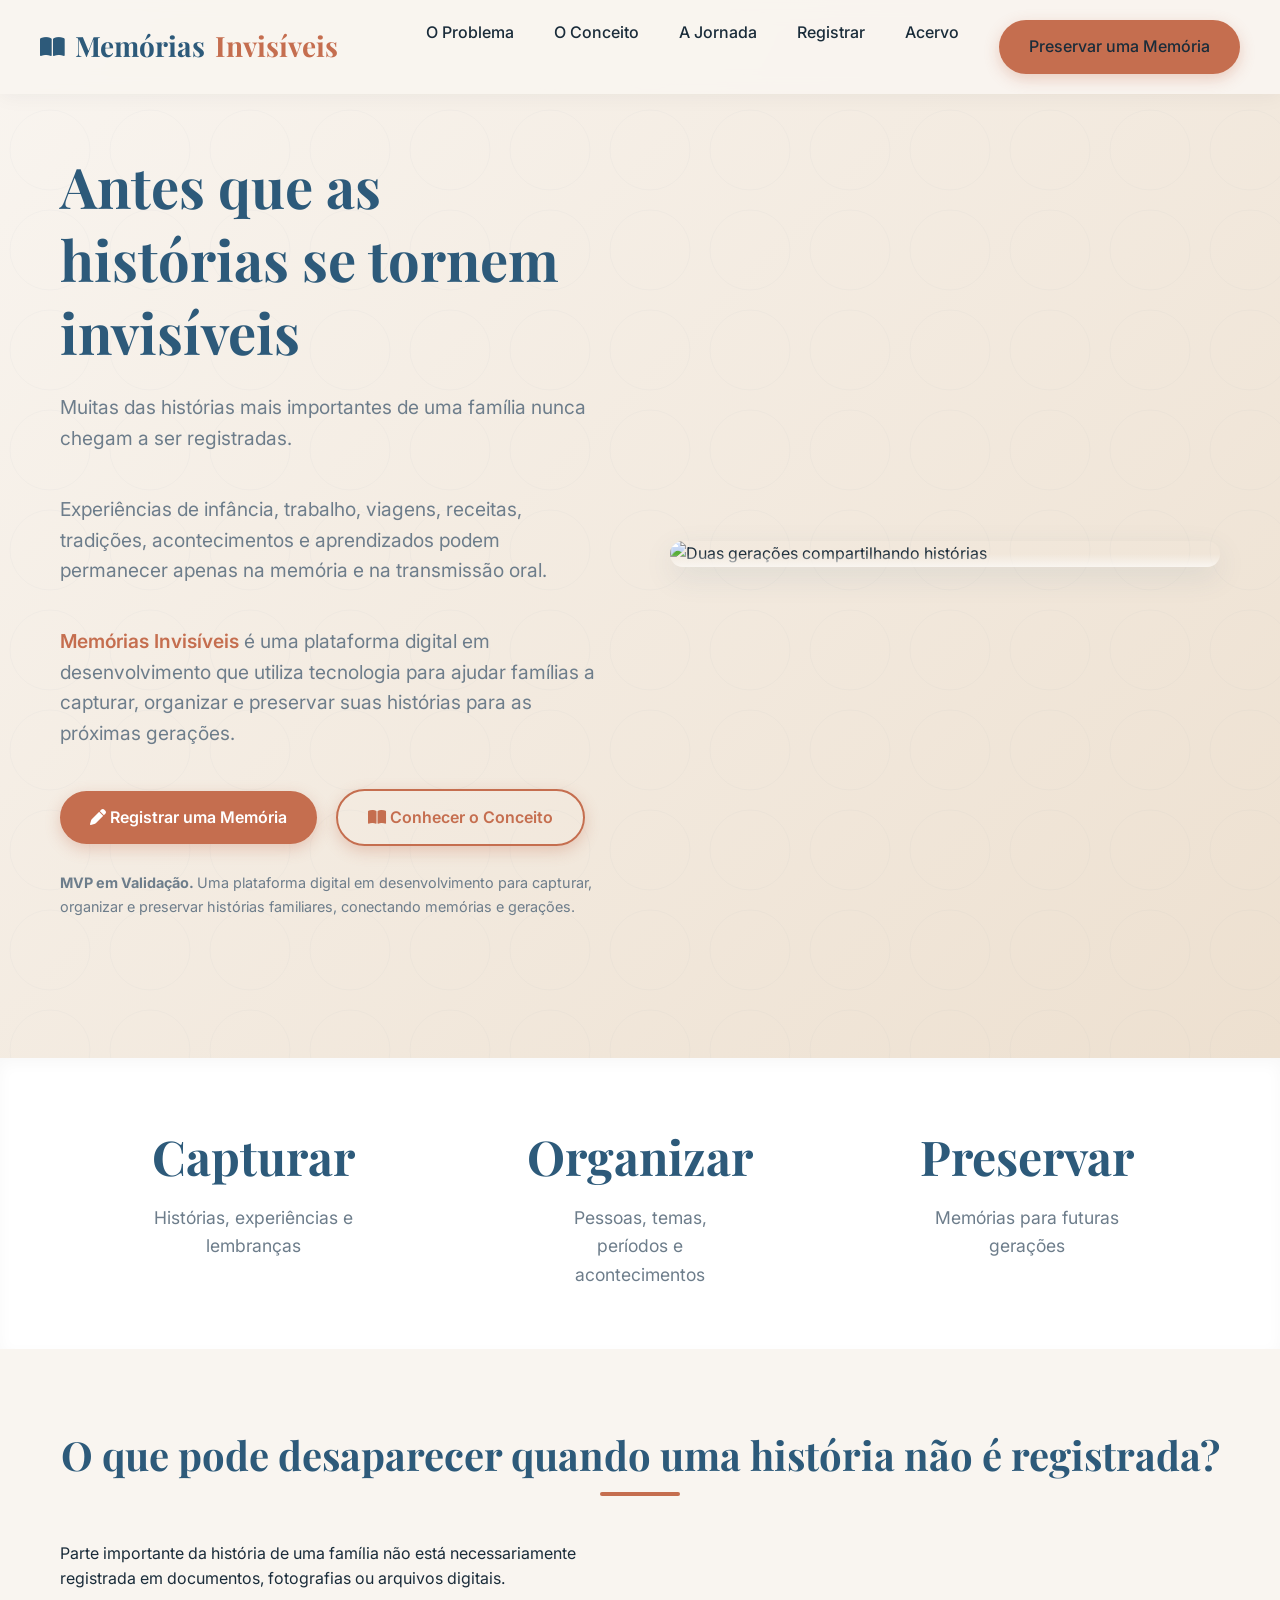
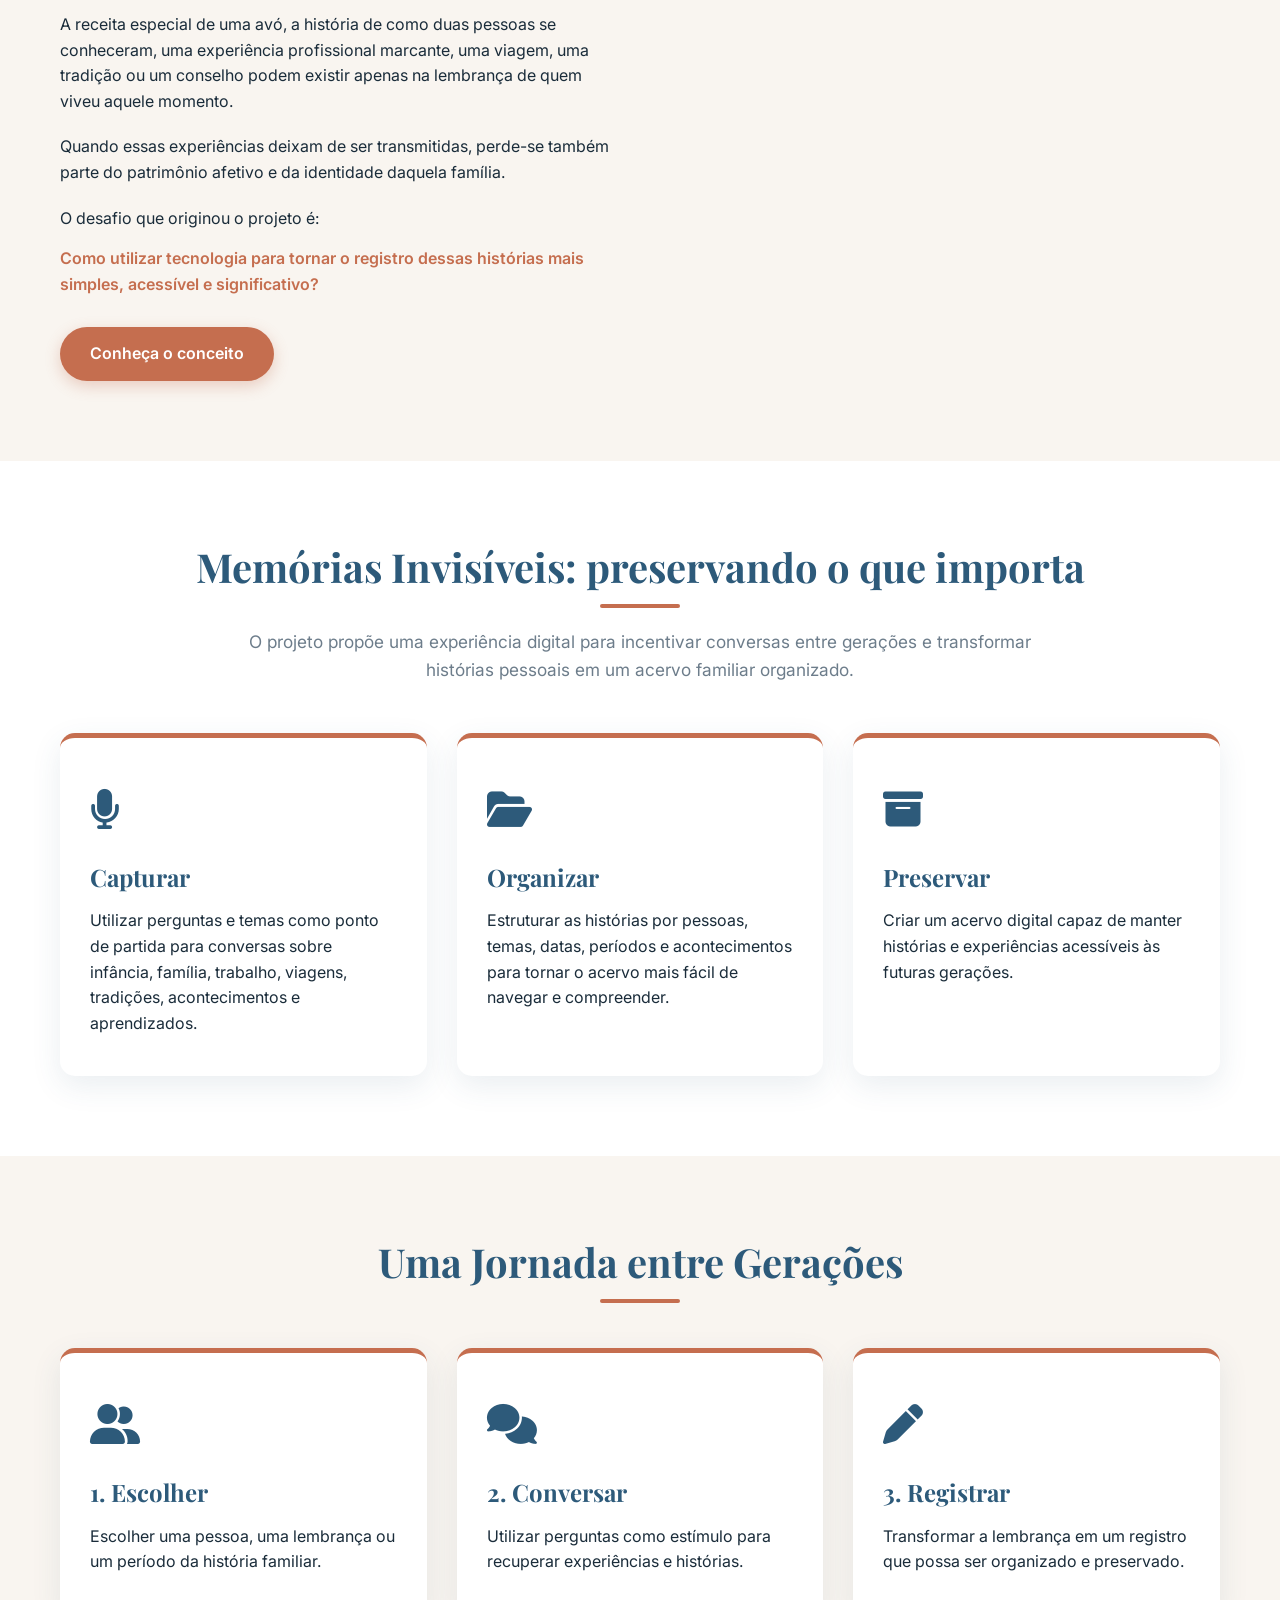
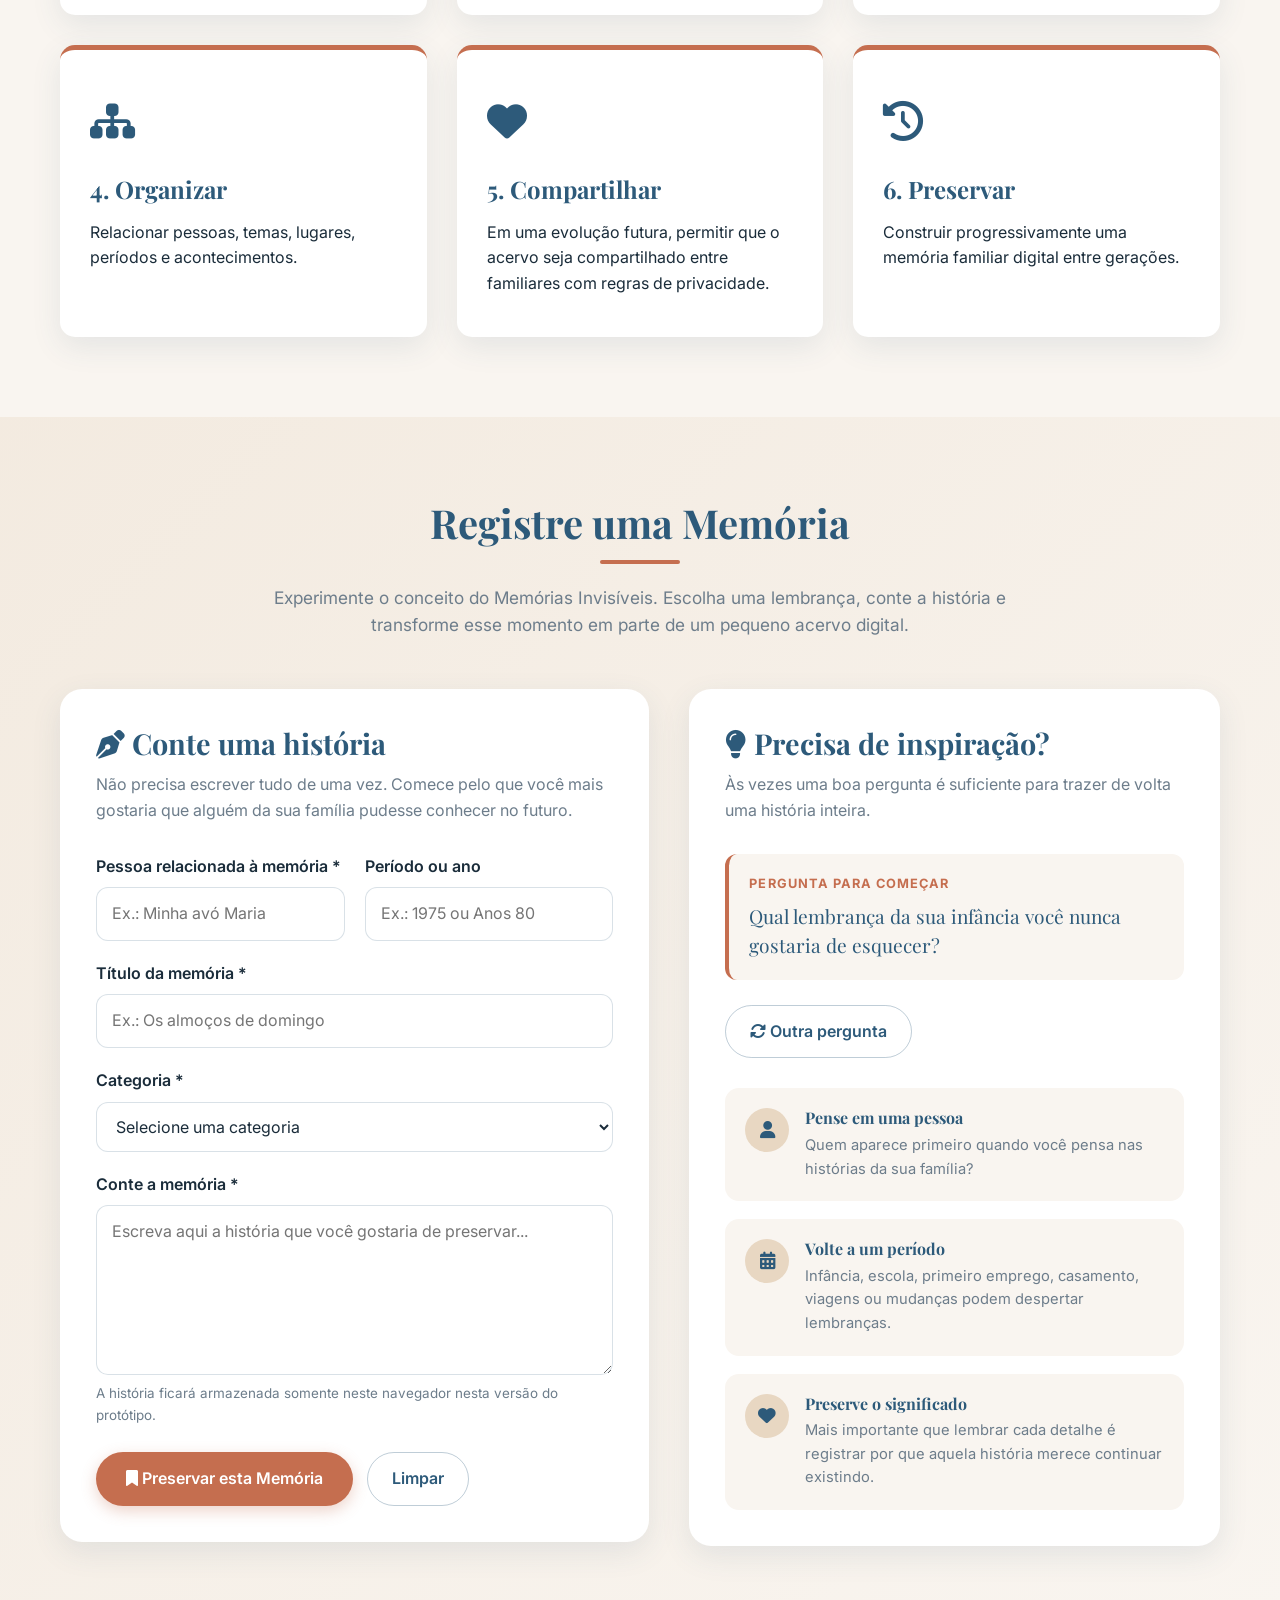
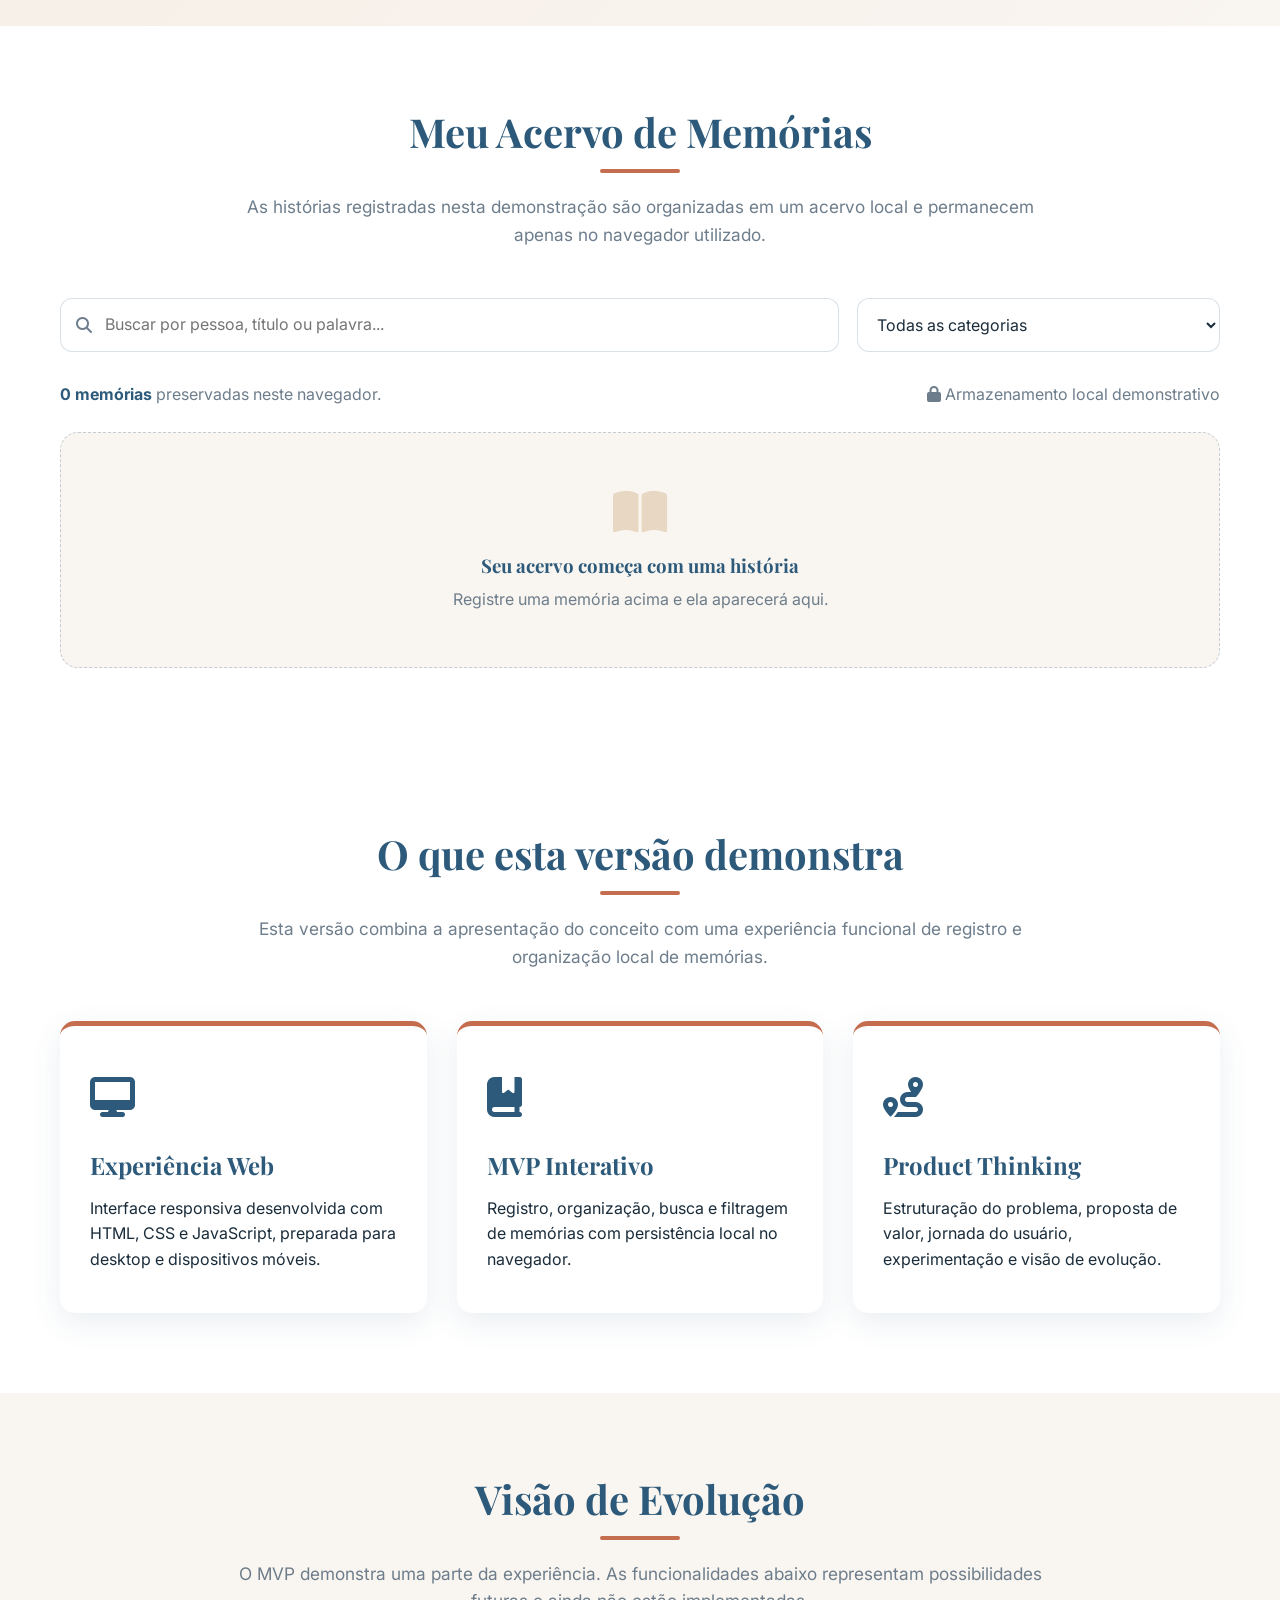
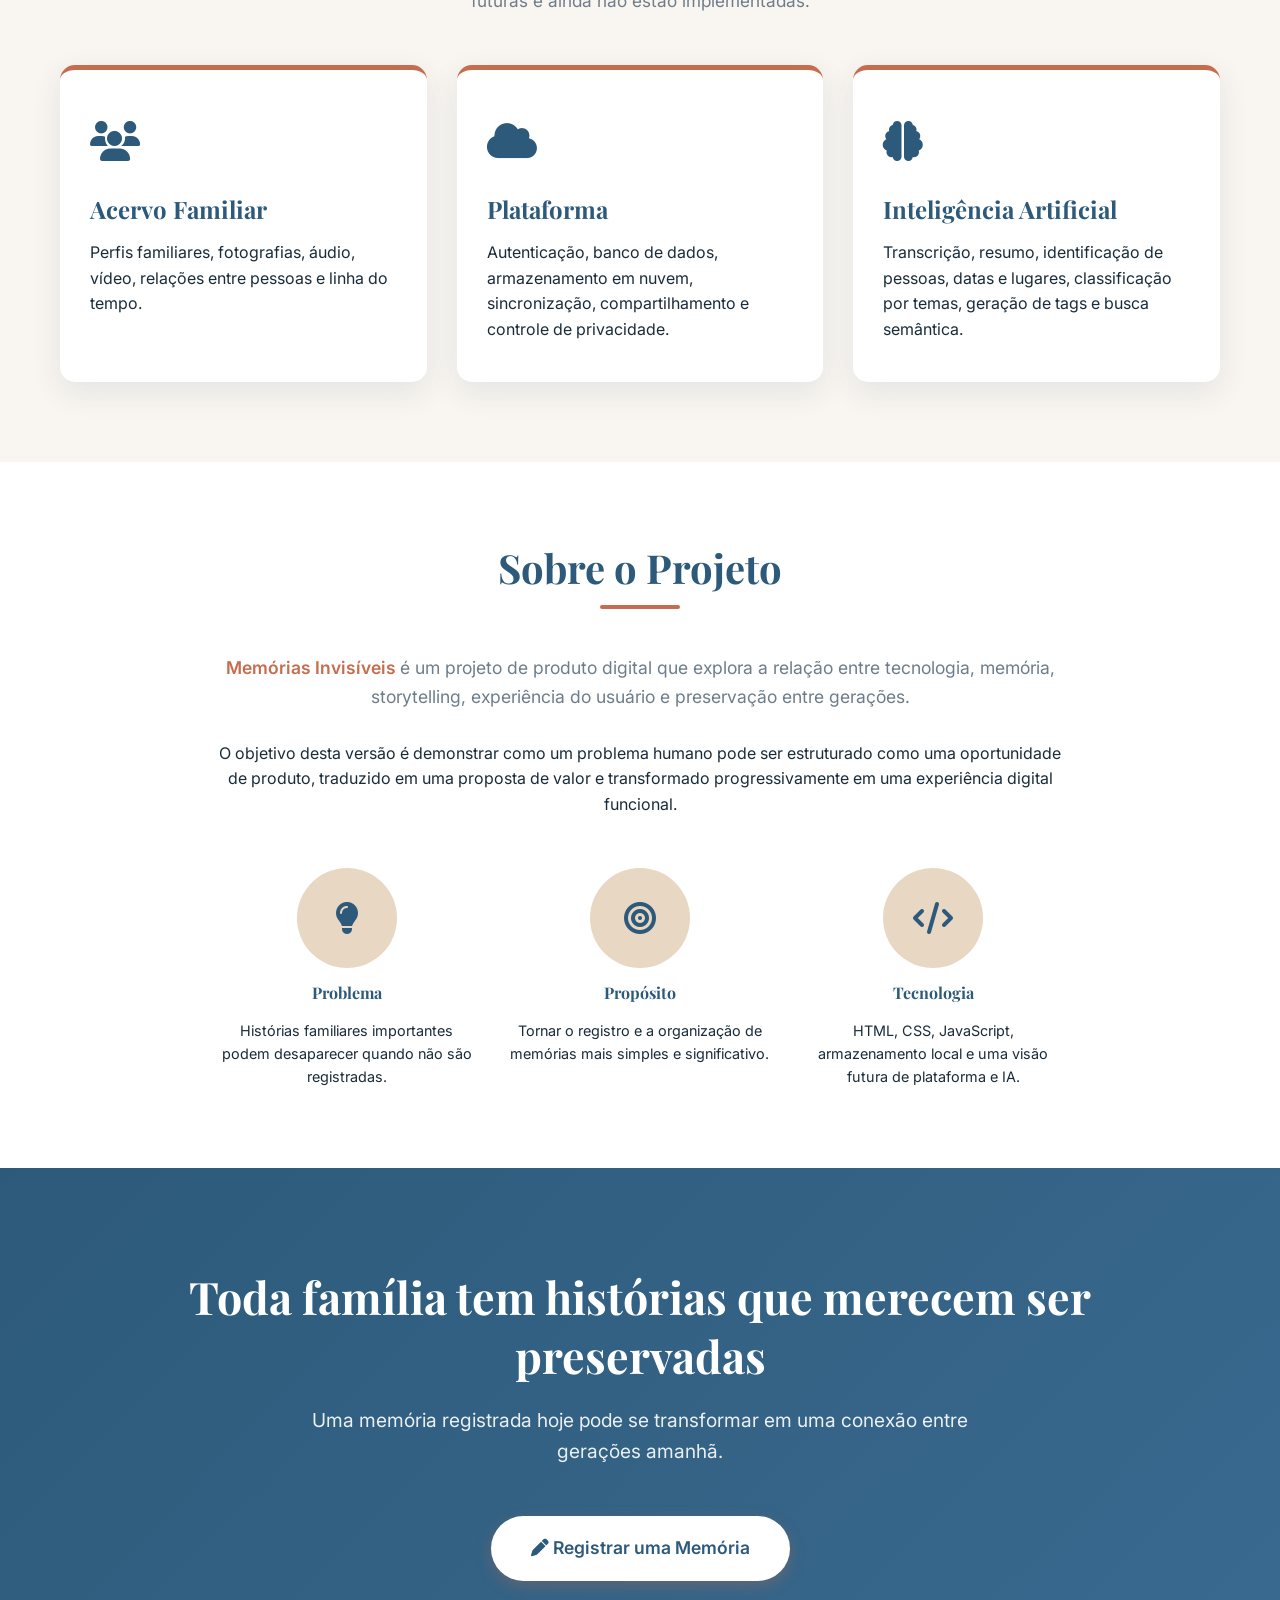
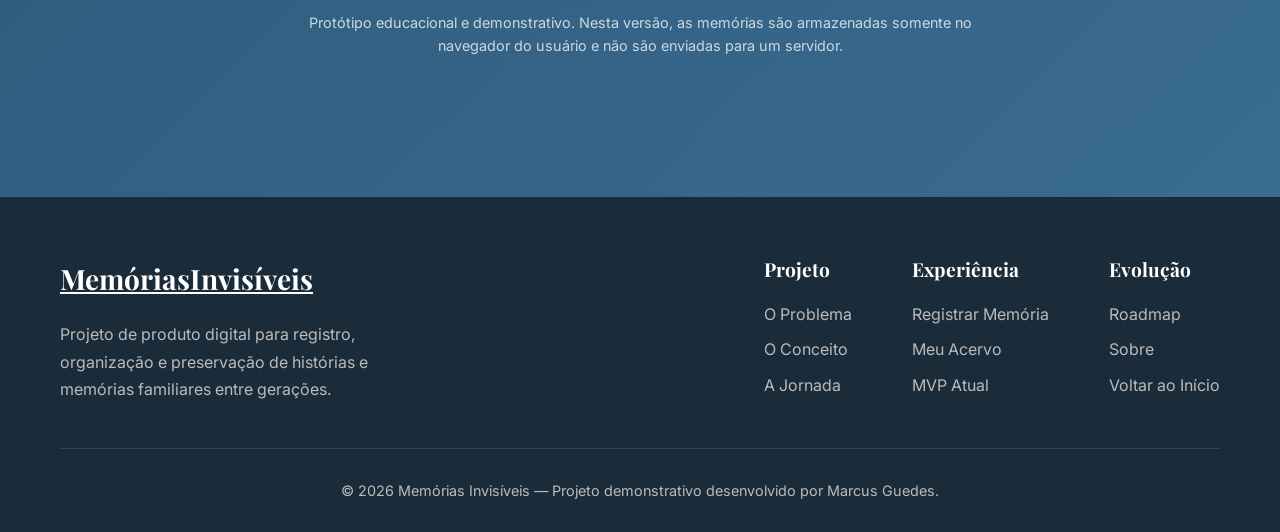
==== commit 576a1e14: "Strengthen product positioning in hero section" ====
--- a/index.html
+++ b/index.html
@@ -124,10 +124,10 @@
                         Memórias Invisíveis
                     </span>
 
-                    é um conceito de produto digital criado para
-                    explorar como a tecnologia pode ajudar famílias
-                    a capturar, organizar e preservar essas histórias
-                    para as próximas gerações.
+                    é uma plataforma digital em desenvolvimento que
+                    utiliza tecnologia para ajudar famílias a capturar,
+                    organizar e preservar suas histórias para as
+                    próximas gerações.
 
                 </p>
 
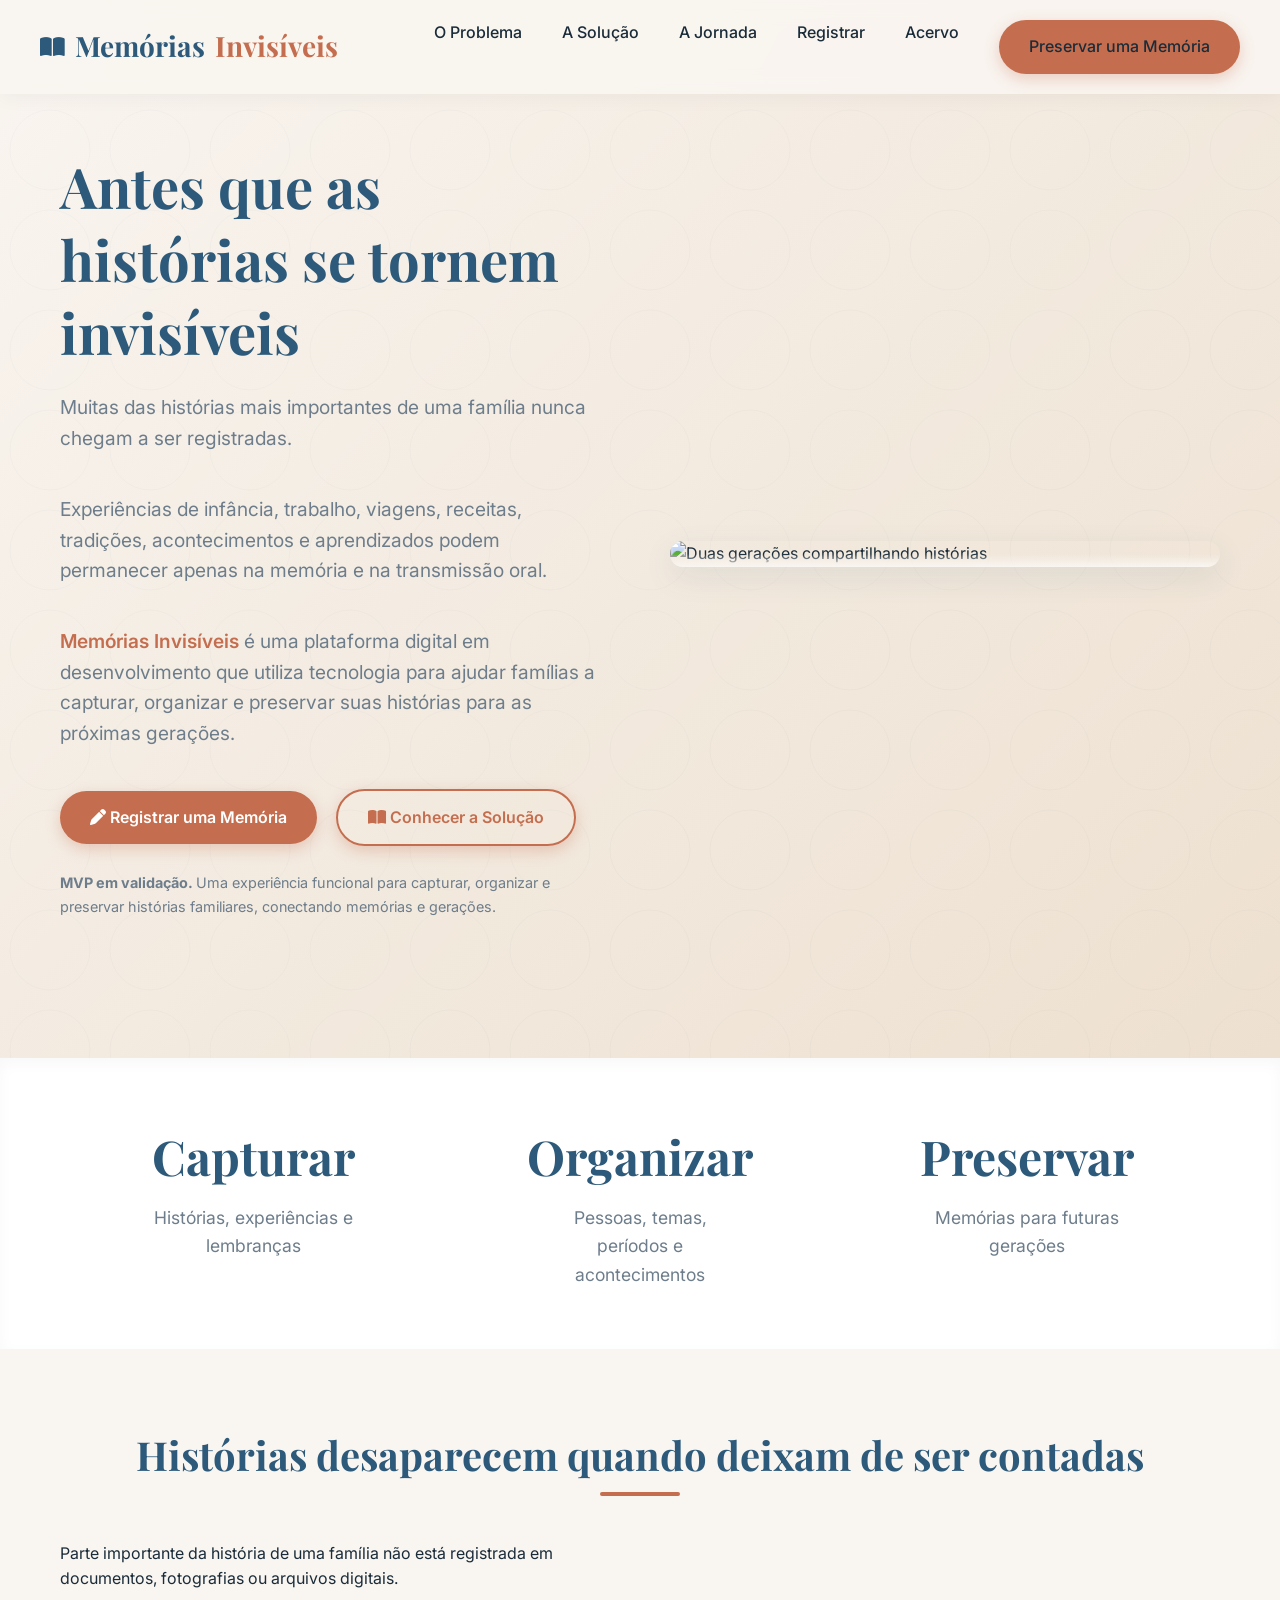
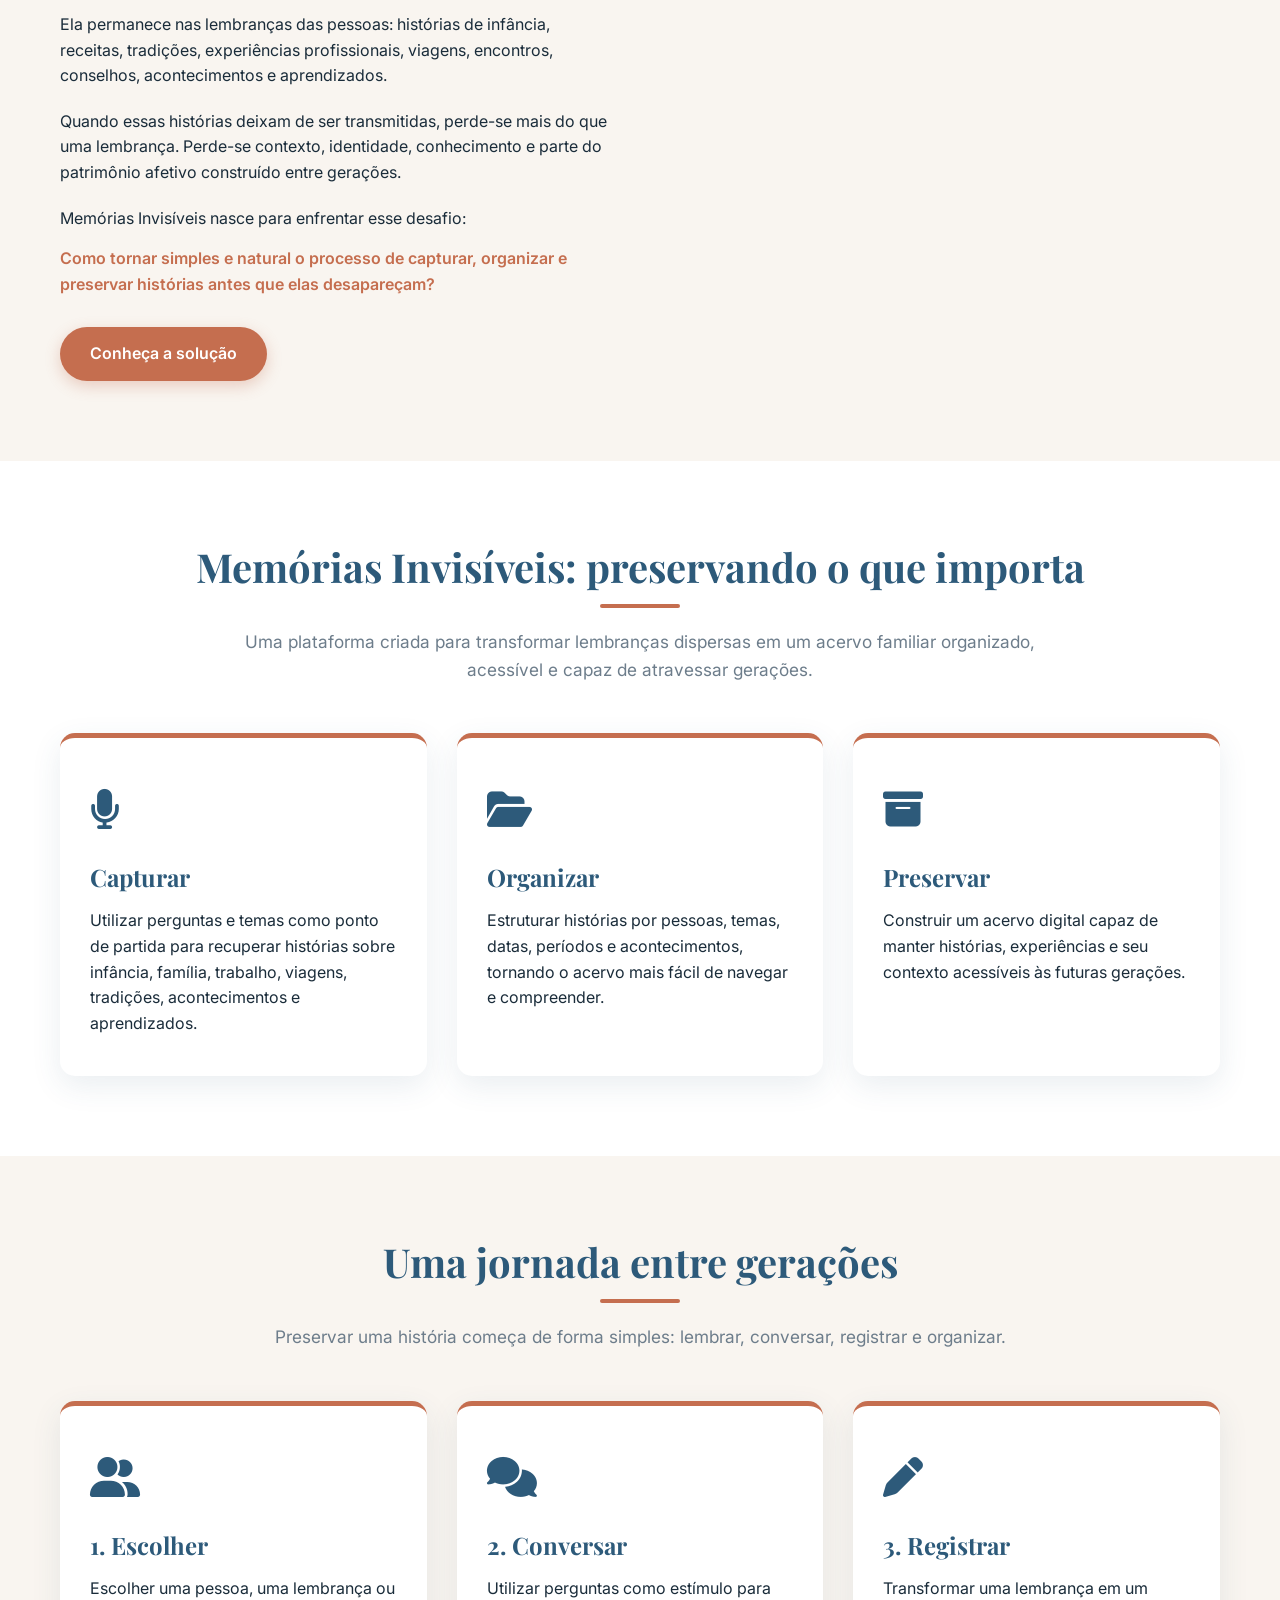
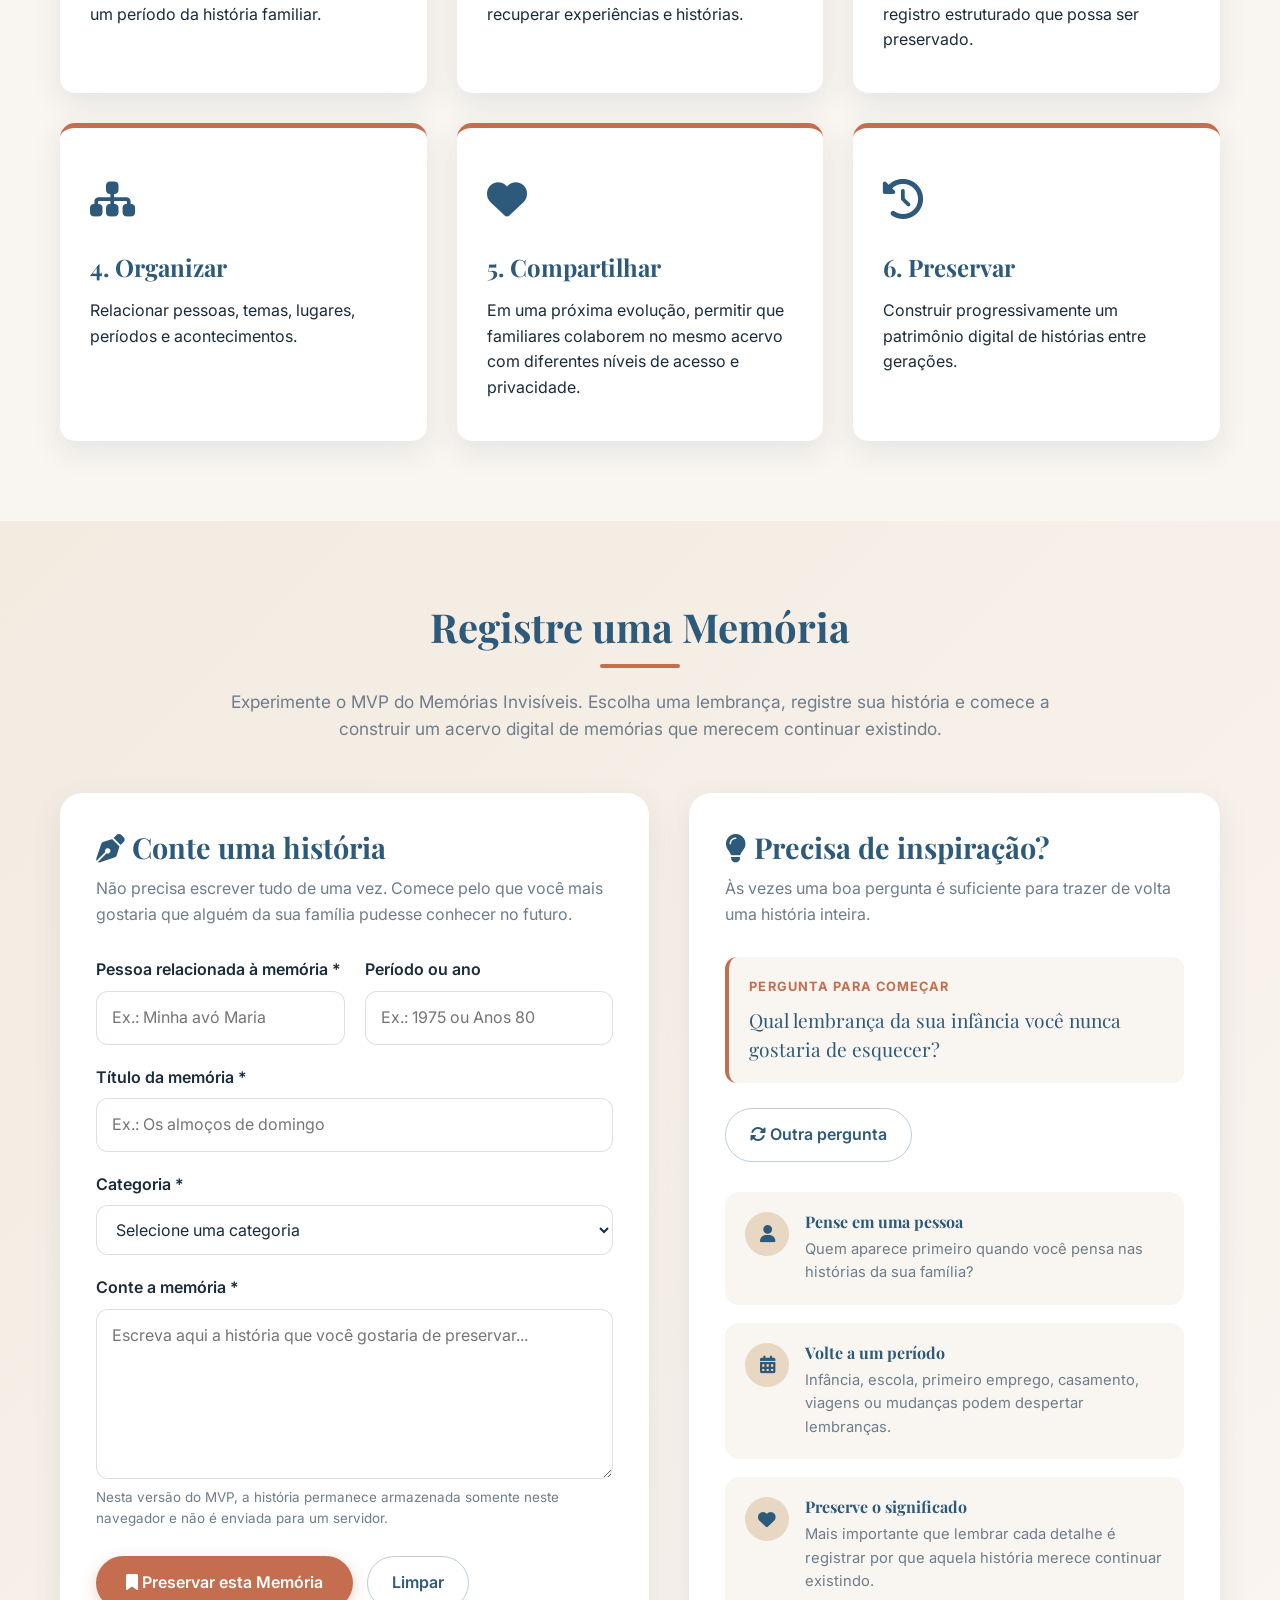
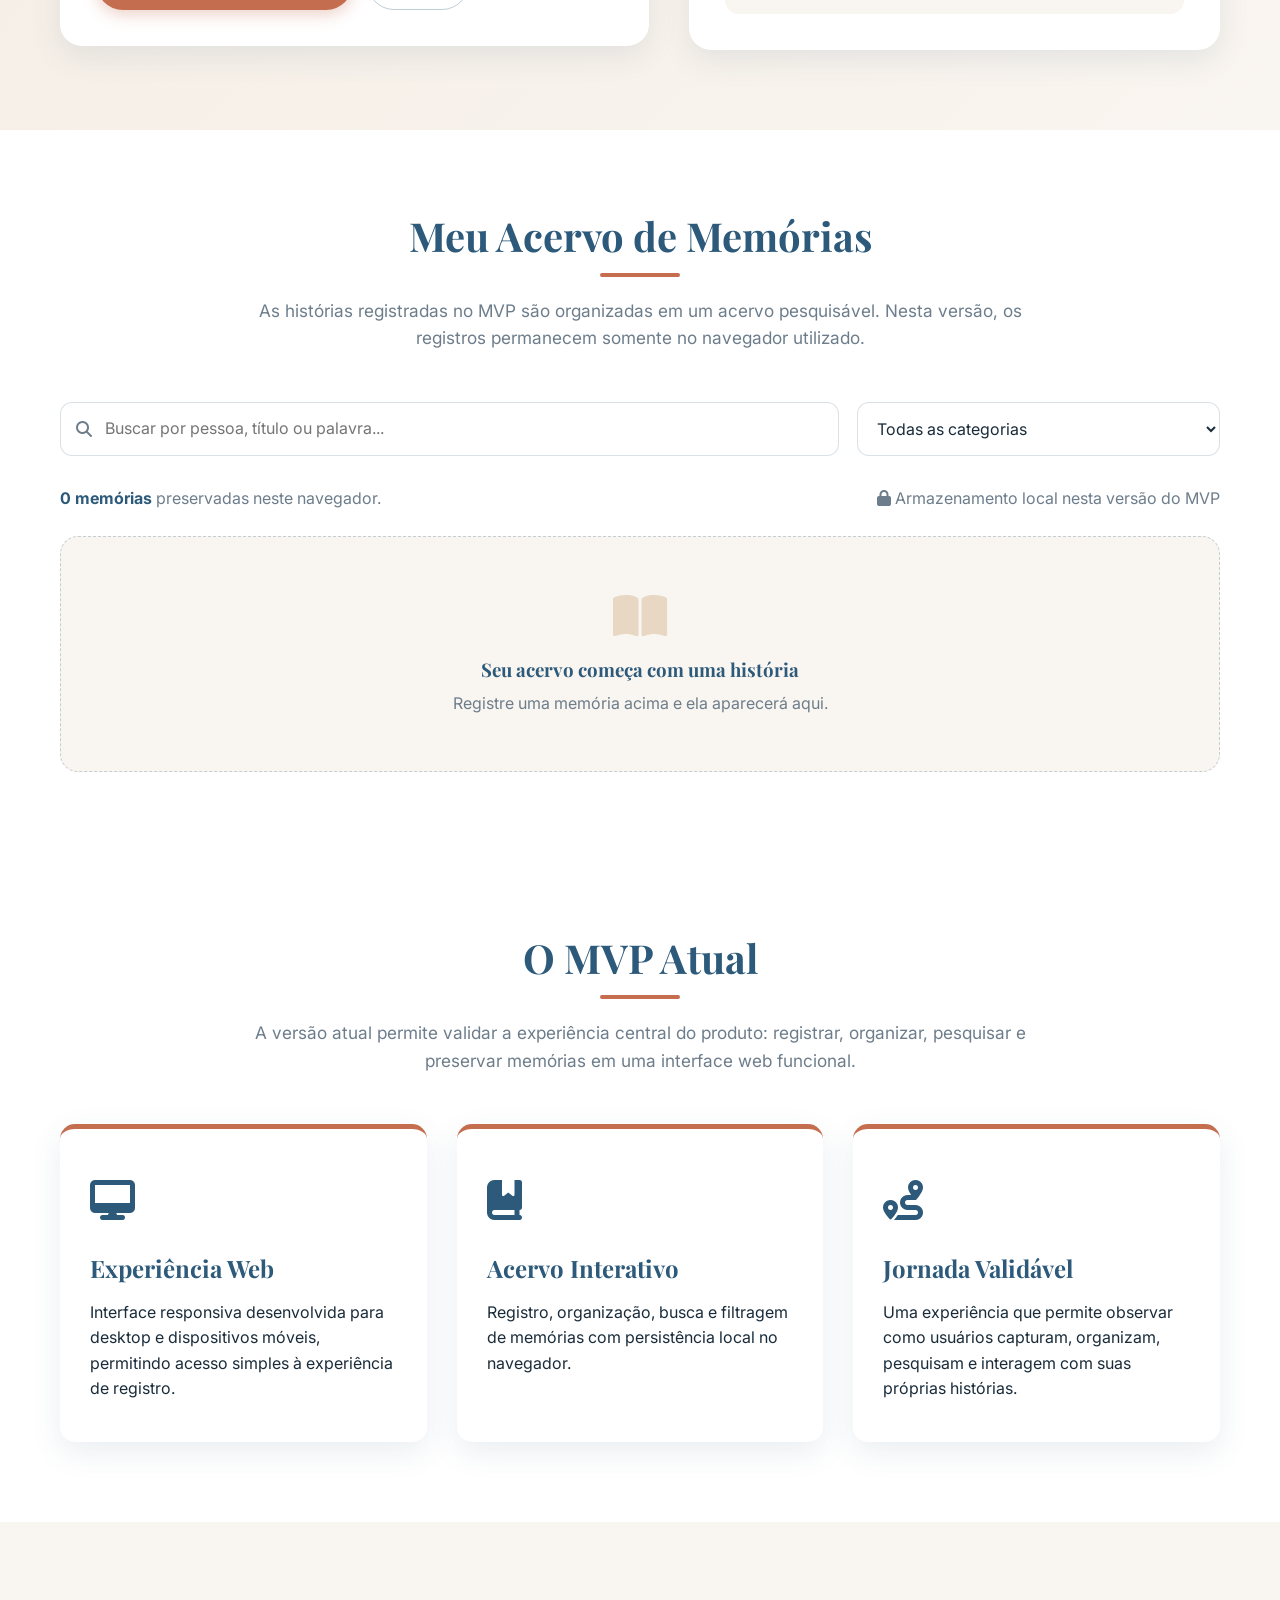
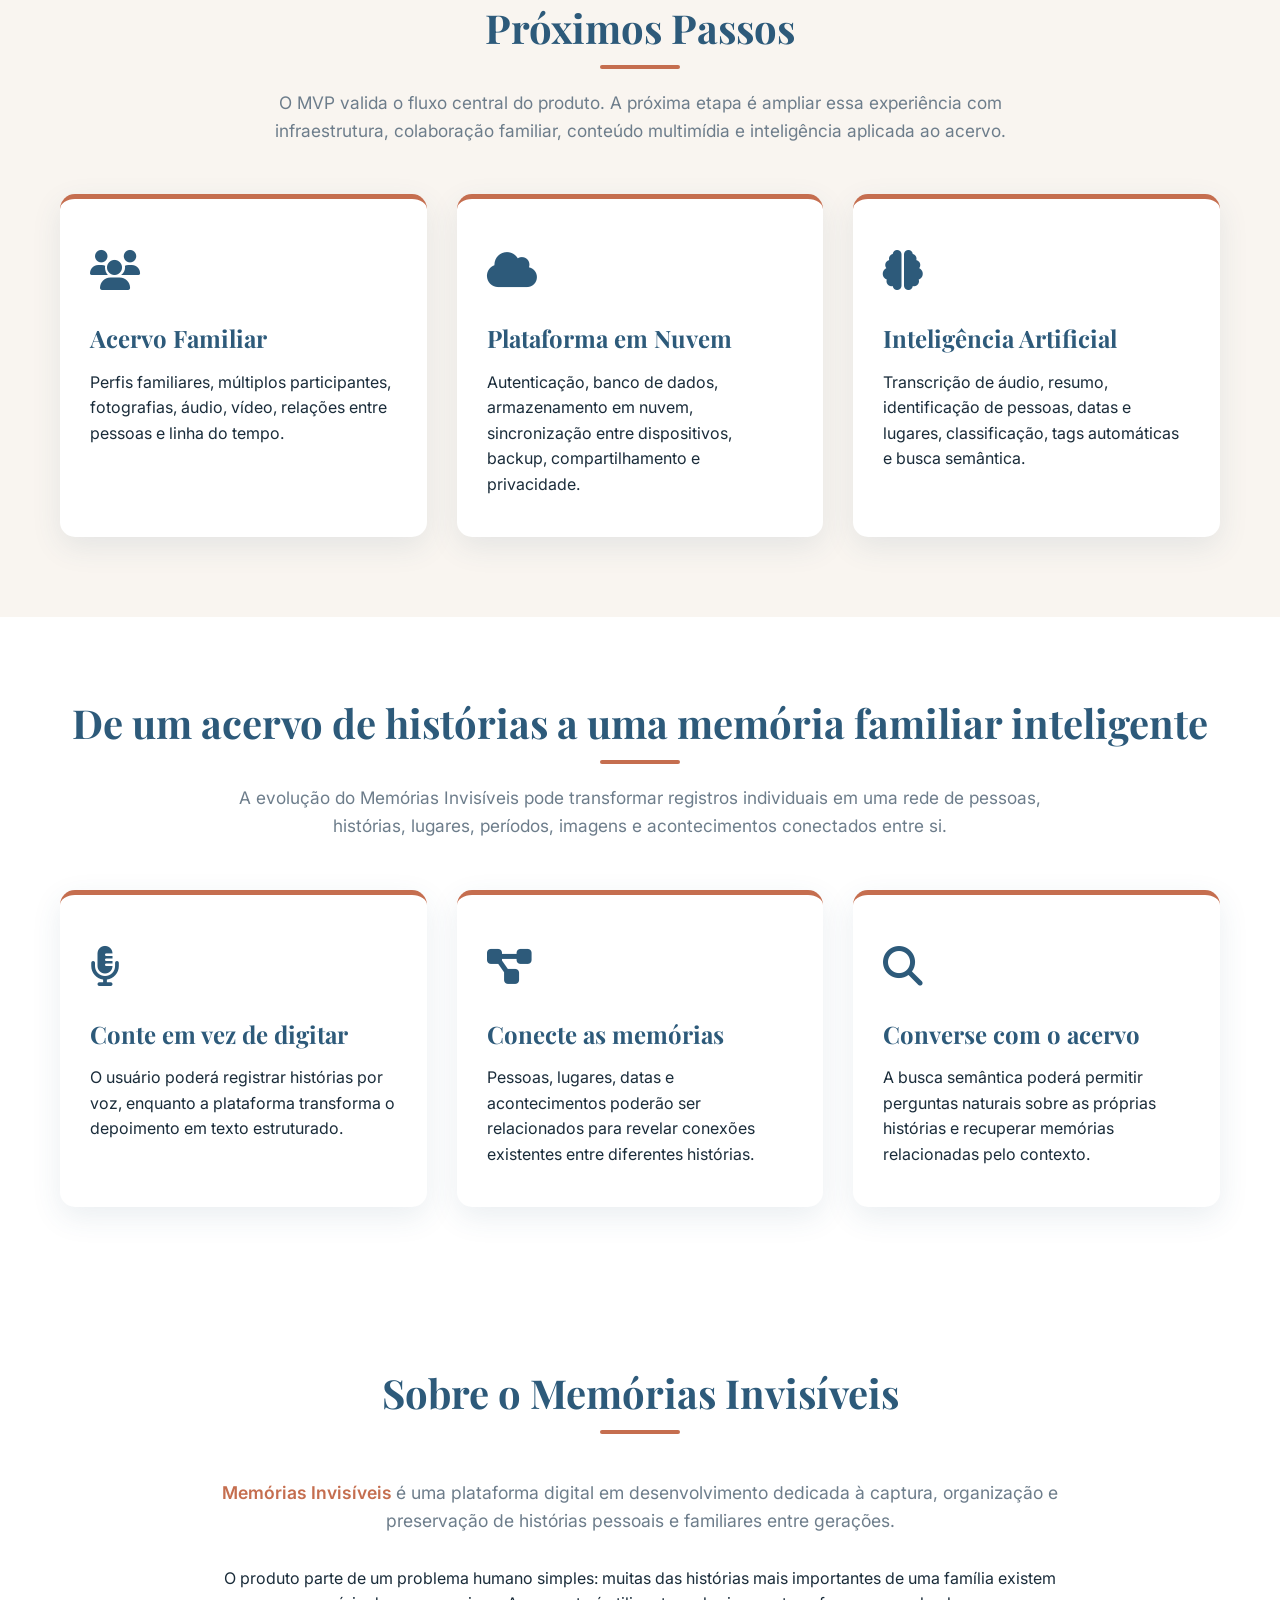
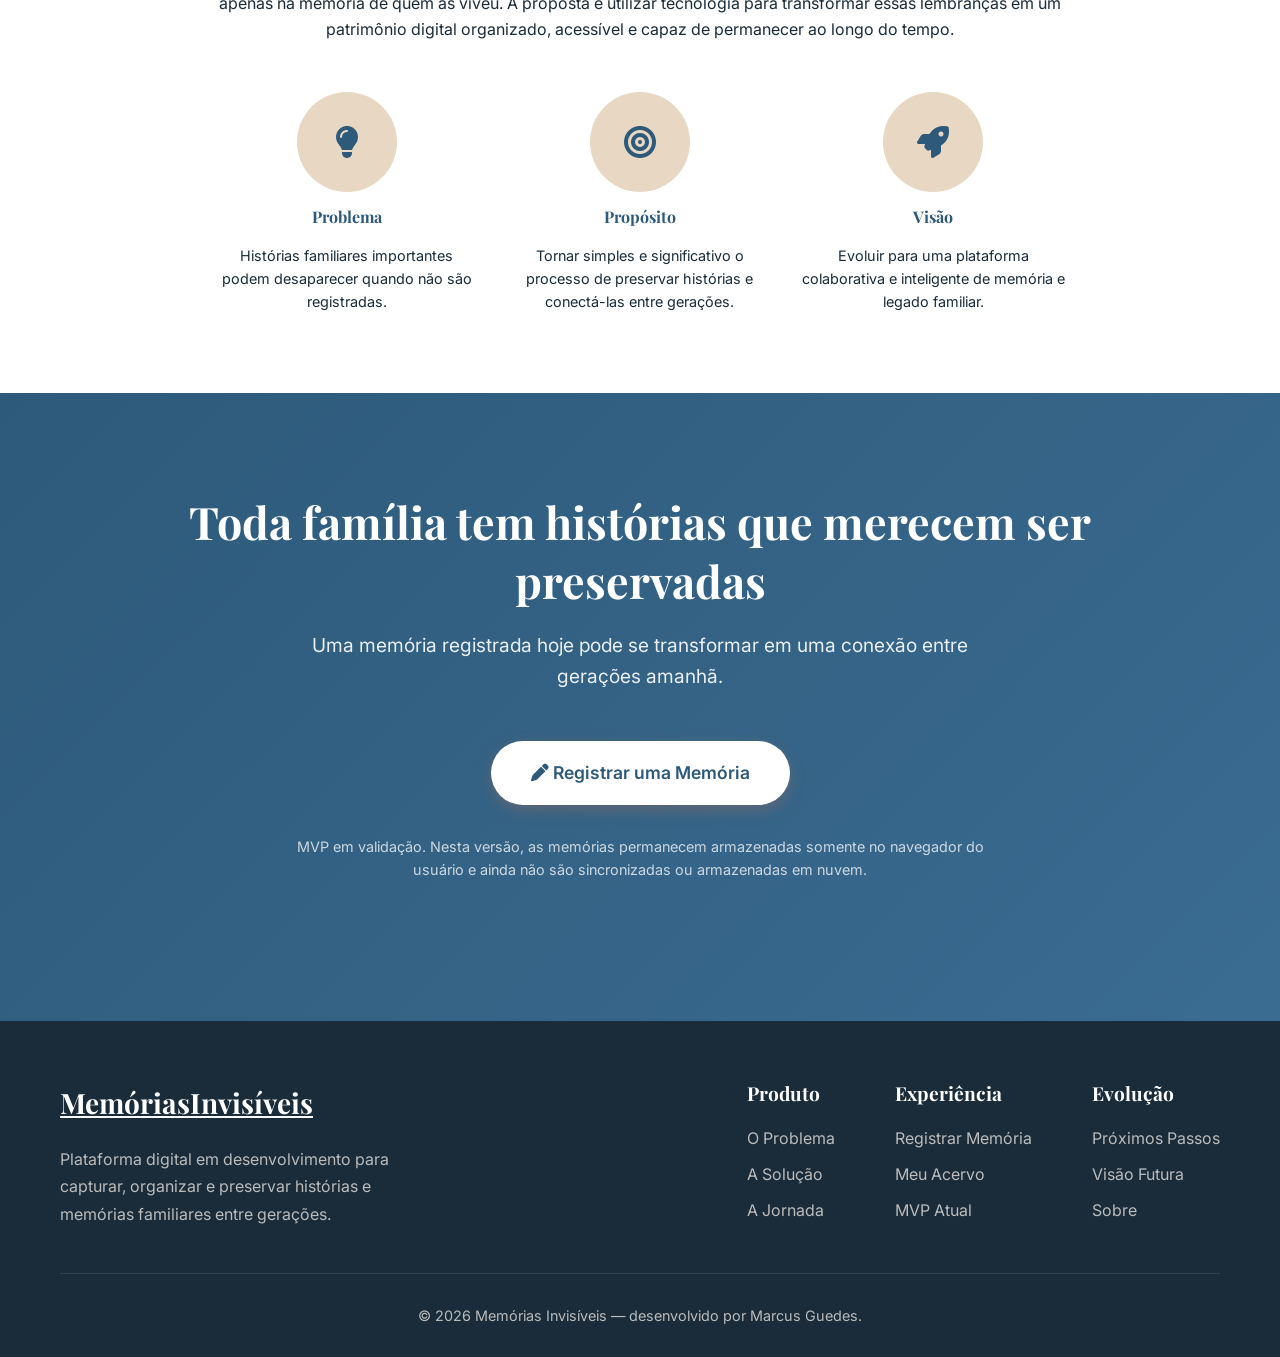
==== commit 5d446230: "Reposition full website for MVP validation and product vision" ====
--- a/index.html
+++ b/index.html
@@ -7,7 +7,7 @@
 
     <meta
         name="description"
-        content="Memórias Invisíveis — plataforma digital em desenvolvimento para registrar, organizar e preservar histórias e memórias familiares entre gerações."
+        content="Memórias Invisíveis — plataforma digital em desenvolvimento para capturar, organizar e preservar histórias e memórias familiares entre gerações."
     >
 
     <title>Memórias Invisíveis — Preservando Histórias</title>
@@ -60,7 +60,7 @@
                 </a>
 
                 <a href="#solution">
-                    O Conceito
+                    A Solução
                 </a>
 
                 <a href="#journey">
@@ -152,7 +152,7 @@
                         "
                     >
                         <i class="fas fa-book-open"></i>
-                        Conhecer o Conceito
+                        Conhecer a Solução
                     </a>
 
                 </div>
@@ -164,11 +164,11 @@
                     "
                 >
                     <strong>
-                        MVP em Validação.
+                        MVP em validação.
                     </strong>
 
-                    Uma plataforma digital em desenvolvimento para
-                    capturar, organizar e preservar histórias familiares,
+                    Uma experiência funcional para capturar,
+                    organizar e preservar histórias familiares,
                     conectando memórias e gerações.
                 </p>
 
@@ -192,7 +192,7 @@
 
 
     <!-- ======================================================
-         CONCEITO CENTRAL
+         PILARES
     ======================================================= -->
 
     <section class="stats">
@@ -211,6 +211,7 @@
 
             </div>
 
+
             <div class="stat-item">
 
                 <div class="stat-number">
@@ -222,6 +223,7 @@
                 </div>
 
             </div>
+
 
             <div class="stat-item">
 
@@ -252,7 +254,7 @@
         <div class="container">
 
             <h2 class="section-title">
-                O que pode desaparecer quando uma história não é registrada?
+                Histórias desaparecem quando deixam de ser contadas
             </h2>
 
             <div class="problem-content">
@@ -261,35 +263,35 @@
 
                     <p>
                         Parte importante da história de uma família
-                        não está necessariamente registrada em
-                        documentos, fotografias ou arquivos digitais.
+                        não está registrada em documentos, fotografias
+                        ou arquivos digitais.
                     </p>
 
                     <p style="margin-top: 20px;">
-                        A receita especial de uma avó, a história de
-                        como duas pessoas se conheceram, uma experiência
-                        profissional marcante, uma viagem, uma tradição
-                        ou um conselho podem existir apenas na lembrança
-                        de quem viveu aquele momento.
+                        Ela permanece nas lembranças das pessoas:
+                        histórias de infância, receitas, tradições,
+                        experiências profissionais, viagens, encontros,
+                        conselhos, acontecimentos e aprendizados.
                     </p>
 
                     <p style="margin-top: 20px;">
-                        Quando essas experiências deixam de ser
-                        transmitidas, perde-se também parte do
-                        patrimônio afetivo e da identidade daquela
-                        família.
+                        Quando essas histórias deixam de ser transmitidas,
+                        perde-se mais do que uma lembrança. Perde-se
+                        contexto, identidade, conhecimento e parte do
+                        patrimônio afetivo construído entre gerações.
                     </p>
 
                     <p style="margin-top: 20px;">
-                        O desafio que originou o projeto é:
+                        Memórias Invisíveis nasce para enfrentar
+                        esse desafio:
                     </p>
 
                     <p style="margin-top: 15px;">
 
                         <span class="highlight">
-                            Como utilizar tecnologia para tornar o
-                            registro dessas histórias mais simples,
-                            acessível e significativo?
+                            Como tornar simples e natural o processo
+                            de capturar, organizar e preservar histórias
+                            antes que elas desapareçam?
                         </span>
 
                     </p>
@@ -300,7 +302,7 @@
                             href="#solution"
                             class="cta-button"
                         >
-                            Conheça o conceito
+                            Conheça a solução
                         </a>
 
                     </div>
@@ -328,7 +330,7 @@
 
 
     <!-- ======================================================
-         SOLUÇÃO CONCEITUAL
+         SOLUÇÃO
     ======================================================= -->
 
     <section
@@ -343,11 +345,12 @@
             </h2>
 
             <p class="section-intro">
-                O projeto propõe uma experiência digital para
-                incentivar conversas entre gerações e transformar
-                histórias pessoais em um acervo familiar organizado.
+                Uma plataforma criada para transformar lembranças
+                dispersas em um acervo familiar organizado,
+                acessível e capaz de atravessar gerações.
             </p>
 
+
             <div class="solution-cards">
 
                 <div class="card">
@@ -362,7 +365,7 @@
 
                     <p>
                         Utilizar perguntas e temas como ponto de
-                        partida para conversas sobre infância,
+                        partida para recuperar histórias sobre infância,
                         família, trabalho, viagens, tradições,
                         acontecimentos e aprendizados.
                     </p>
@@ -381,8 +384,8 @@
                     </h3>
 
                     <p>
-                        Estruturar as histórias por pessoas, temas,
-                        datas, períodos e acontecimentos para tornar
+                        Estruturar histórias por pessoas, temas,
+                        datas, períodos e acontecimentos, tornando
                         o acervo mais fácil de navegar e compreender.
                     </p>
 
@@ -400,9 +403,9 @@
                     </h3>
 
                     <p>
-                        Criar um acervo digital capaz de manter
-                        histórias e experiências acessíveis às
-                        futuras gerações.
+                        Construir um acervo digital capaz de manter
+                        histórias, experiências e seu contexto
+                        acessíveis às futuras gerações.
                     </p>
 
                 </div>
@@ -426,8 +429,13 @@
         <div class="container">
 
             <h2 class="section-title">
-                Uma Jornada entre Gerações
+                Uma jornada entre gerações
             </h2>
+
+            <p class="section-intro">
+                Preservar uma história começa de forma simples:
+                lembrar, conversar, registrar e organizar.
+            </p>
 
             <div
                 class="solution-cards"
@@ -445,8 +453,8 @@
                     </h3>
 
                     <p>
-                        Escolher uma pessoa, uma lembrança ou um
-                        período da história familiar.
+                        Escolher uma pessoa, uma lembrança ou
+                        um período da história familiar.
                     </p>
 
                 </div>
@@ -481,8 +489,8 @@
                     </h3>
 
                     <p>
-                        Transformar a lembrança em um registro que
-                        possa ser organizado e preservado.
+                        Transformar uma lembrança em um registro
+                        estruturado que possa ser preservado.
                     </p>
 
                 </div>
@@ -517,9 +525,9 @@
                     </h3>
 
                     <p>
-                        Em uma evolução futura, permitir que o
-                        acervo seja compartilhado entre familiares
-                        com regras de privacidade.
+                        Em uma próxima evolução, permitir que
+                        familiares colaborem no mesmo acervo com
+                        diferentes níveis de acesso e privacidade.
                     </p>
 
                 </div>
@@ -536,8 +544,8 @@
                     </h3>
 
                     <p>
-                        Construir progressivamente uma memória
-                        familiar digital entre gerações.
+                        Construir progressivamente um patrimônio
+                        digital de histórias entre gerações.
                     </p>
 
                 </div>
@@ -565,9 +573,10 @@
             </h2>
 
             <p class="section-intro">
-                Experimente o conceito do Memórias Invisíveis.
-                Escolha uma lembrança, conte a história e transforme
-                esse momento em parte de um pequeno acervo digital.
+                Experimente o MVP do Memórias Invisíveis.
+                Escolha uma lembrança, registre sua história
+                e comece a construir um acervo digital de memórias
+                que merecem continuar existindo.
             </p>
 
 
@@ -665,6 +674,7 @@
                                     class="form-control"
                                     required
                                 >
+
                                     <option value="">
                                         Selecione uma categoria
                                     </option>
@@ -708,6 +718,7 @@
                                     <option value="Outras">
                                         Outras
                                     </option>
+
                                 </select>
 
                             </div>
@@ -728,8 +739,10 @@
                                 ></textarea>
 
                                 <small>
-                                    A história ficará armazenada somente
-                                    neste navegador nesta versão do protótipo.
+                                    Nesta versão do MVP, a história
+                                    permanece armazenada somente neste
+                                    navegador e não é enviada para
+                                    um servidor.
                                 </small>
 
                             </div>
@@ -915,9 +928,9 @@
             </h2>
 
             <p class="section-intro">
-                As histórias registradas nesta demonstração são
-                organizadas em um acervo local e permanecem apenas
-                no navegador utilizado.
+                As histórias registradas no MVP são organizadas
+                em um acervo pesquisável. Nesta versão, os registros
+                permanecem somente no navegador utilizado.
             </p>
 
 
@@ -943,6 +956,7 @@
                     class="form-control"
                     aria-label="Filtrar memórias por categoria"
                 >
+
                     <option value="all">
                         Todas as categorias
                     </option>
@@ -986,6 +1000,7 @@
                     <option value="Outras">
                         Outras
                     </option>
+
                 </select>
 
             </div>
@@ -1005,7 +1020,7 @@
 
                 <p>
                     <i class="fas fa-lock"></i>
-                    Armazenamento local demonstrativo
+                    Armazenamento local nesta versão do MVP
                 </p>
 
             </div>
@@ -1026,8 +1041,8 @@
                     </h3>
 
                     <p>
-                        Registre uma memória acima e ela aparecerá
-                        aqui.
+                        Registre uma memória acima e ela
+                        aparecerá aqui.
                     </p>
 
                 </div>
@@ -1040,7 +1055,7 @@
 
 
     <!-- ======================================================
-         EXPERIÊNCIA ATUAL
+         MVP ATUAL
     ======================================================= -->
 
     <section
@@ -1051,13 +1066,13 @@
         <div class="container">
 
             <h2 class="section-title">
-                O que esta versão demonstra
+                O MVP Atual
             </h2>
 
             <p class="section-intro">
-                Esta versão combina a apresentação do conceito com
-                uma experiência funcional de registro e organização
-                local de memórias.
+                A versão atual permite validar a experiência central
+                do produto: registrar, organizar, pesquisar e preservar
+                memórias em uma interface web funcional.
             </p>
 
 
@@ -1074,9 +1089,9 @@
                     </h3>
 
                     <p>
-                        Interface responsiva desenvolvida com HTML,
-                        CSS e JavaScript, preparada para desktop e
-                        dispositivos móveis.
+                        Interface responsiva desenvolvida para
+                        desktop e dispositivos móveis, permitindo
+                        acesso simples à experiência de registro.
                     </p>
 
                 </div>
@@ -1089,7 +1104,7 @@
                     </div>
 
                     <h3>
-                        MVP Interativo
+                        Acervo Interativo
                     </h3>
 
                     <p>
@@ -1107,13 +1122,13 @@
                     </div>
 
                     <h3>
-                        Product Thinking
-                    </h3>
-
-                    <p>
-                        Estruturação do problema, proposta de valor,
-                        jornada do usuário, experimentação e visão
-                        de evolução.
+                        Jornada Validável
+                    </h3>
+
+                    <p>
+                        Uma experiência que permite observar como
+                        usuários capturam, organizam, pesquisam e
+                        interagem com suas próprias histórias.
                     </p>
 
                 </div>
@@ -1137,13 +1152,14 @@
         <div class="container">
 
             <h2 class="section-title">
-                Visão de Evolução
+                Próximos Passos
             </h2>
 
             <p class="section-intro">
-                O MVP demonstra uma parte da experiência.
-                As funcionalidades abaixo representam possibilidades
-                futuras e ainda não estão implementadas.
+                O MVP valida o fluxo central do produto.
+                A próxima etapa é ampliar essa experiência com
+                infraestrutura, colaboração familiar, conteúdo
+                multimídia e inteligência aplicada ao acervo.
             </p>
 
 
@@ -1160,8 +1176,9 @@
                     </h3>
 
                     <p>
-                        Perfis familiares, fotografias, áudio, vídeo,
-                        relações entre pessoas e linha do tempo.
+                        Perfis familiares, múltiplos participantes,
+                        fotografias, áudio, vídeo, relações entre
+                        pessoas e linha do tempo.
                     </p>
 
                 </div>
@@ -1174,13 +1191,13 @@
                     </div>
 
                     <h3>
-                        Plataforma
+                        Plataforma em Nuvem
                     </h3>
 
                     <p>
                         Autenticação, banco de dados, armazenamento
-                        em nuvem, sincronização, compartilhamento
-                        e controle de privacidade.
+                        em nuvem, sincronização entre dispositivos,
+                        backup, compartilhamento e privacidade.
                     </p>
 
                 </div>
@@ -1197,9 +1214,97 @@
                     </h3>
 
                     <p>
-                        Transcrição, resumo, identificação de pessoas,
-                        datas e lugares, classificação por temas,
-                        geração de tags e busca semântica.
+                        Transcrição de áudio, resumo, identificação
+                        de pessoas, datas e lugares, classificação,
+                        tags automáticas e busca semântica.
+                    </p>
+
+                </div>
+
+            </div>
+
+        </div>
+
+    </section>
+
+
+    <!-- ======================================================
+         VISÃO FUTURA
+    ======================================================= -->
+
+    <section
+        class="solution"
+        id="future"
+    >
+
+        <div class="container">
+
+            <h2 class="section-title">
+                De um acervo de histórias a uma memória familiar inteligente
+            </h2>
+
+            <p class="section-intro">
+                A evolução do Memórias Invisíveis pode transformar
+                registros individuais em uma rede de pessoas,
+                histórias, lugares, períodos, imagens e acontecimentos
+                conectados entre si.
+            </p>
+
+
+            <div class="solution-cards">
+
+                <div class="card">
+
+                    <div class="card-icon">
+                        <i class="fas fa-microphone-lines"></i>
+                    </div>
+
+                    <h3>
+                        Conte em vez de digitar
+                    </h3>
+
+                    <p>
+                        O usuário poderá registrar histórias por voz,
+                        enquanto a plataforma transforma o depoimento
+                        em texto estruturado.
+                    </p>
+
+                </div>
+
+
+                <div class="card">
+
+                    <div class="card-icon">
+                        <i class="fas fa-diagram-project"></i>
+                    </div>
+
+                    <h3>
+                        Conecte as memórias
+                    </h3>
+
+                    <p>
+                        Pessoas, lugares, datas e acontecimentos
+                        poderão ser relacionados para revelar conexões
+                        existentes entre diferentes histórias.
+                    </p>
+
+                </div>
+
+
+                <div class="card">
+
+                    <div class="card-icon">
+                        <i class="fas fa-magnifying-glass"></i>
+                    </div>
+
+                    <h3>
+                        Converse com o acervo
+                    </h3>
+
+                    <p>
+                        A busca semântica poderá permitir perguntas
+                        naturais sobre as próprias histórias e
+                        recuperar memórias relacionadas pelo contexto.
                     </p>
 
                 </div>
@@ -1223,7 +1328,7 @@
         <div class="container">
 
             <h2 class="section-title">
-                Sobre o Projeto
+                Sobre o Memórias Invisíveis
             </h2>
 
 
@@ -1247,20 +1352,20 @@
                         Memórias Invisíveis
                     </span>
 
-                    é um projeto de produto digital que explora a
-                    relação entre tecnologia, memória, storytelling,
-                    experiência do usuário e preservação entre
-                    gerações.
+                    é uma plataforma digital em desenvolvimento
+                    dedicada à captura, organização e preservação
+                    de histórias pessoais e familiares entre gerações.
 
                 </p>
 
 
                 <p style="margin-bottom: 40px;">
-                    O objetivo desta versão é demonstrar como um
-                    problema humano pode ser estruturado como uma
-                    oportunidade de produto, traduzido em uma
-                    proposta de valor e transformado progressivamente
-                    em uma experiência digital funcional.
+                    O produto parte de um problema humano simples:
+                    muitas das histórias mais importantes de uma família
+                    existem apenas na memória de quem as viveu.
+                    A proposta é utilizar tecnologia para transformar
+                    essas lembranças em um patrimônio digital organizado,
+                    acessível e capaz de permanecer ao longo do tempo.
                 </p>
 
 
@@ -1329,8 +1434,9 @@
                         </h4>
 
                         <p style="font-size: 0.9rem;">
-                            Tornar o registro e a organização de
-                            memórias mais simples e significativo.
+                            Tornar simples e significativo o processo
+                            de preservar histórias e conectá-las
+                            entre gerações.
                         </p>
 
                     </div>
@@ -1352,16 +1458,16 @@
                                 color: var(--primary);
                             "
                         >
-                            <i class="fas fa-code"></i>
+                            <i class="fas fa-rocket"></i>
                         </div>
 
                         <h4 style="color: var(--primary);">
-                            Tecnologia
+                            Visão
                         </h4>
 
                         <p style="font-size: 0.9rem;">
-                            HTML, CSS, JavaScript, armazenamento local
-                            e uma visão futura de plataforma e IA.
+                            Evoluir para uma plataforma colaborativa
+                            e inteligente de memória e legado familiar.
                         </p>
 
                     </div>
@@ -1411,10 +1517,10 @@
                     opacity: 0.75;
                 "
             >
-                Protótipo educacional e demonstrativo.
-                Nesta versão, as memórias são armazenadas somente
-                no navegador do usuário e não são enviadas para
-                um servidor.
+                MVP em validação.
+                Nesta versão, as memórias permanecem armazenadas
+                somente no navegador do usuário e ainda não são
+                sincronizadas ou armazenadas em nuvem.
             </p>
 
         </div>
@@ -1448,9 +1554,10 @@
                             line-height: 1.7;
                         "
                     >
-                        Projeto de produto digital para registro,
-                        organização e preservação de histórias e
-                        memórias familiares entre gerações.
+                        Plataforma digital em desenvolvimento
+                        para capturar, organizar e preservar
+                        histórias e memórias familiares
+                        entre gerações.
                     </p>
 
                 </div>
@@ -1461,7 +1568,7 @@
                     <div class="footer-column">
 
                         <h4>
-                            Projeto
+                            Produto
                         </h4>
 
                         <a href="#problem">
@@ -1469,7 +1576,7 @@
                         </a>
 
                         <a href="#solution">
-                            O Conceito
+                            A Solução
                         </a>
 
                         <a href="#journey">
@@ -1507,17 +1614,17 @@
                         </h4>
 
                         <a href="#roadmap">
-                            Roadmap
+                            Próximos Passos
+                        </a>
+
+                        <a href="#future">
+                            Visão Futura
                         </a>
 
                         <a href="#about">
                             Sobre
                         </a>
 
-                        <a href="#inicio">
-                            Voltar ao Início
-                        </a>
-
                     </div>
 
                 </div>
@@ -1529,7 +1636,7 @@
 
                 <p>
                     &copy; 2026 Memórias Invisíveis —
-                    Projeto demonstrativo desenvolvido por Marcus Guedes.
+                    desenvolvido por Marcus Guedes.
                 </p>
 
             </div>
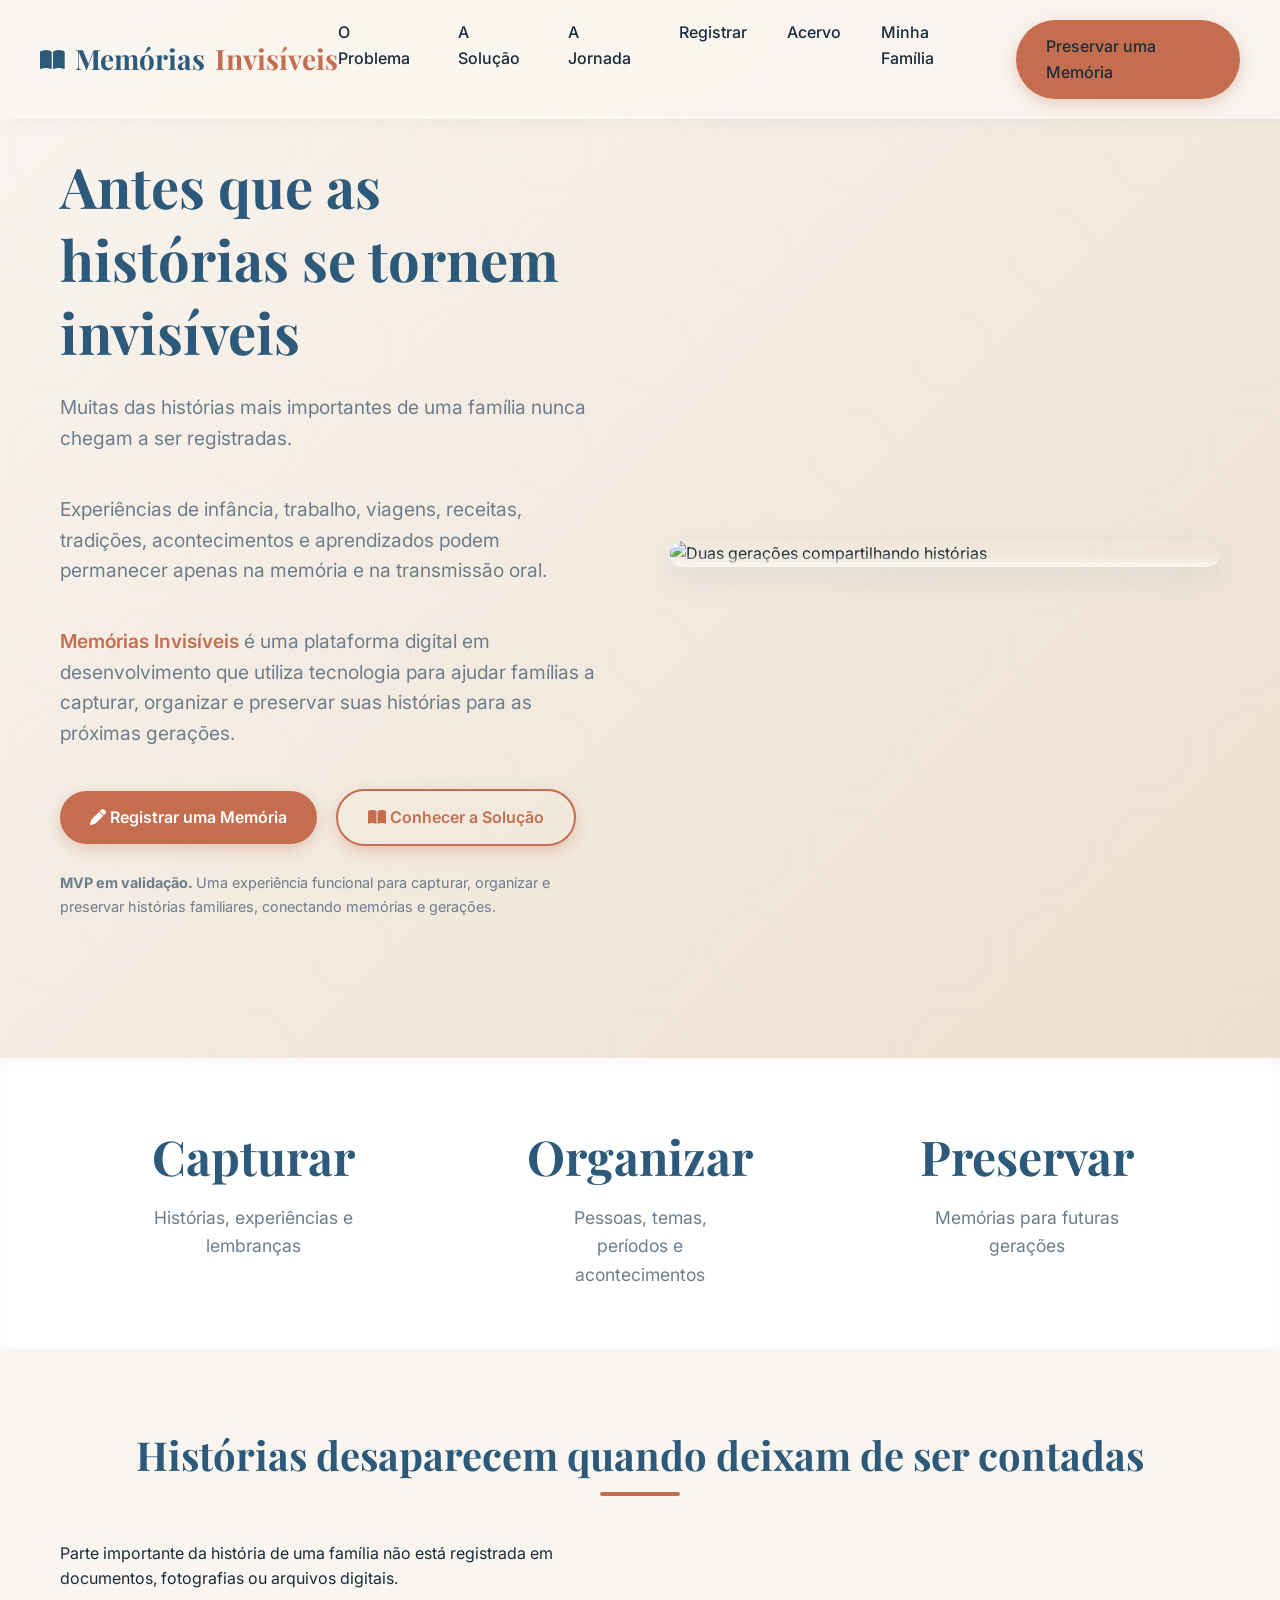
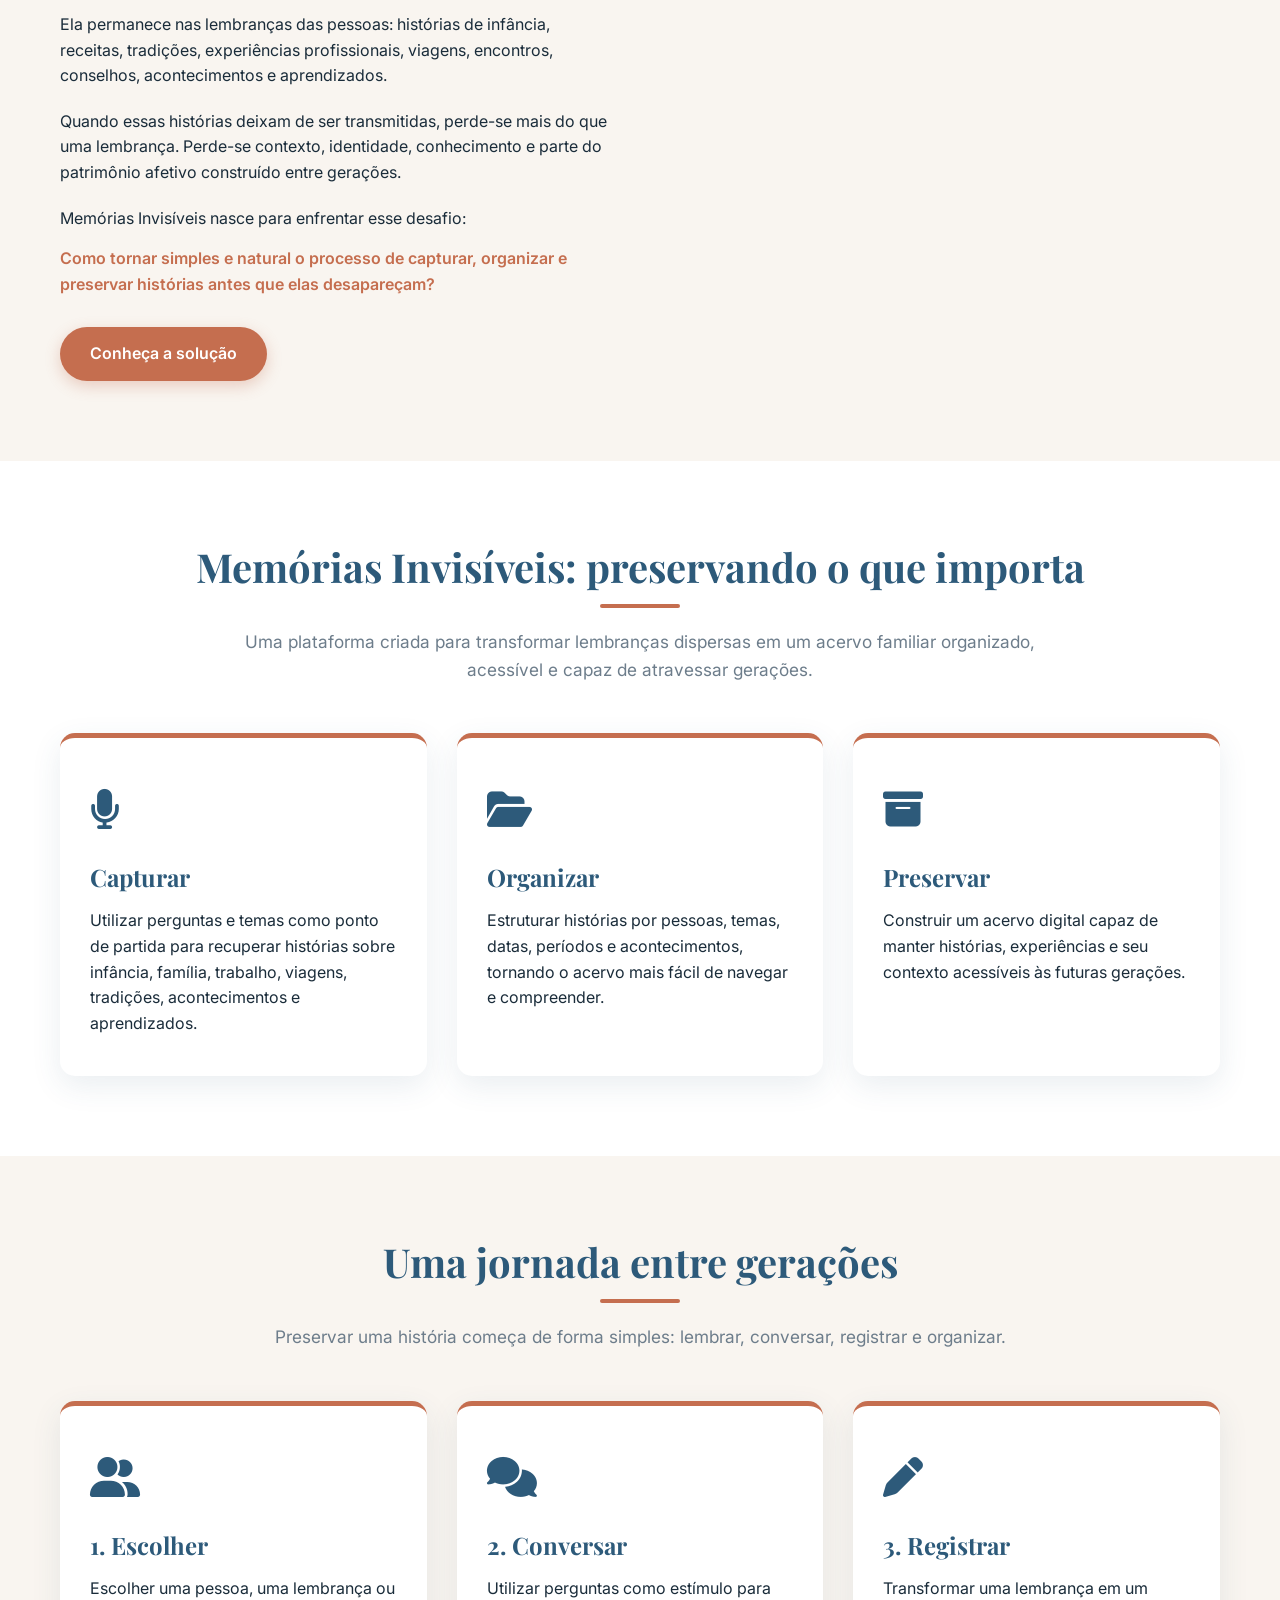
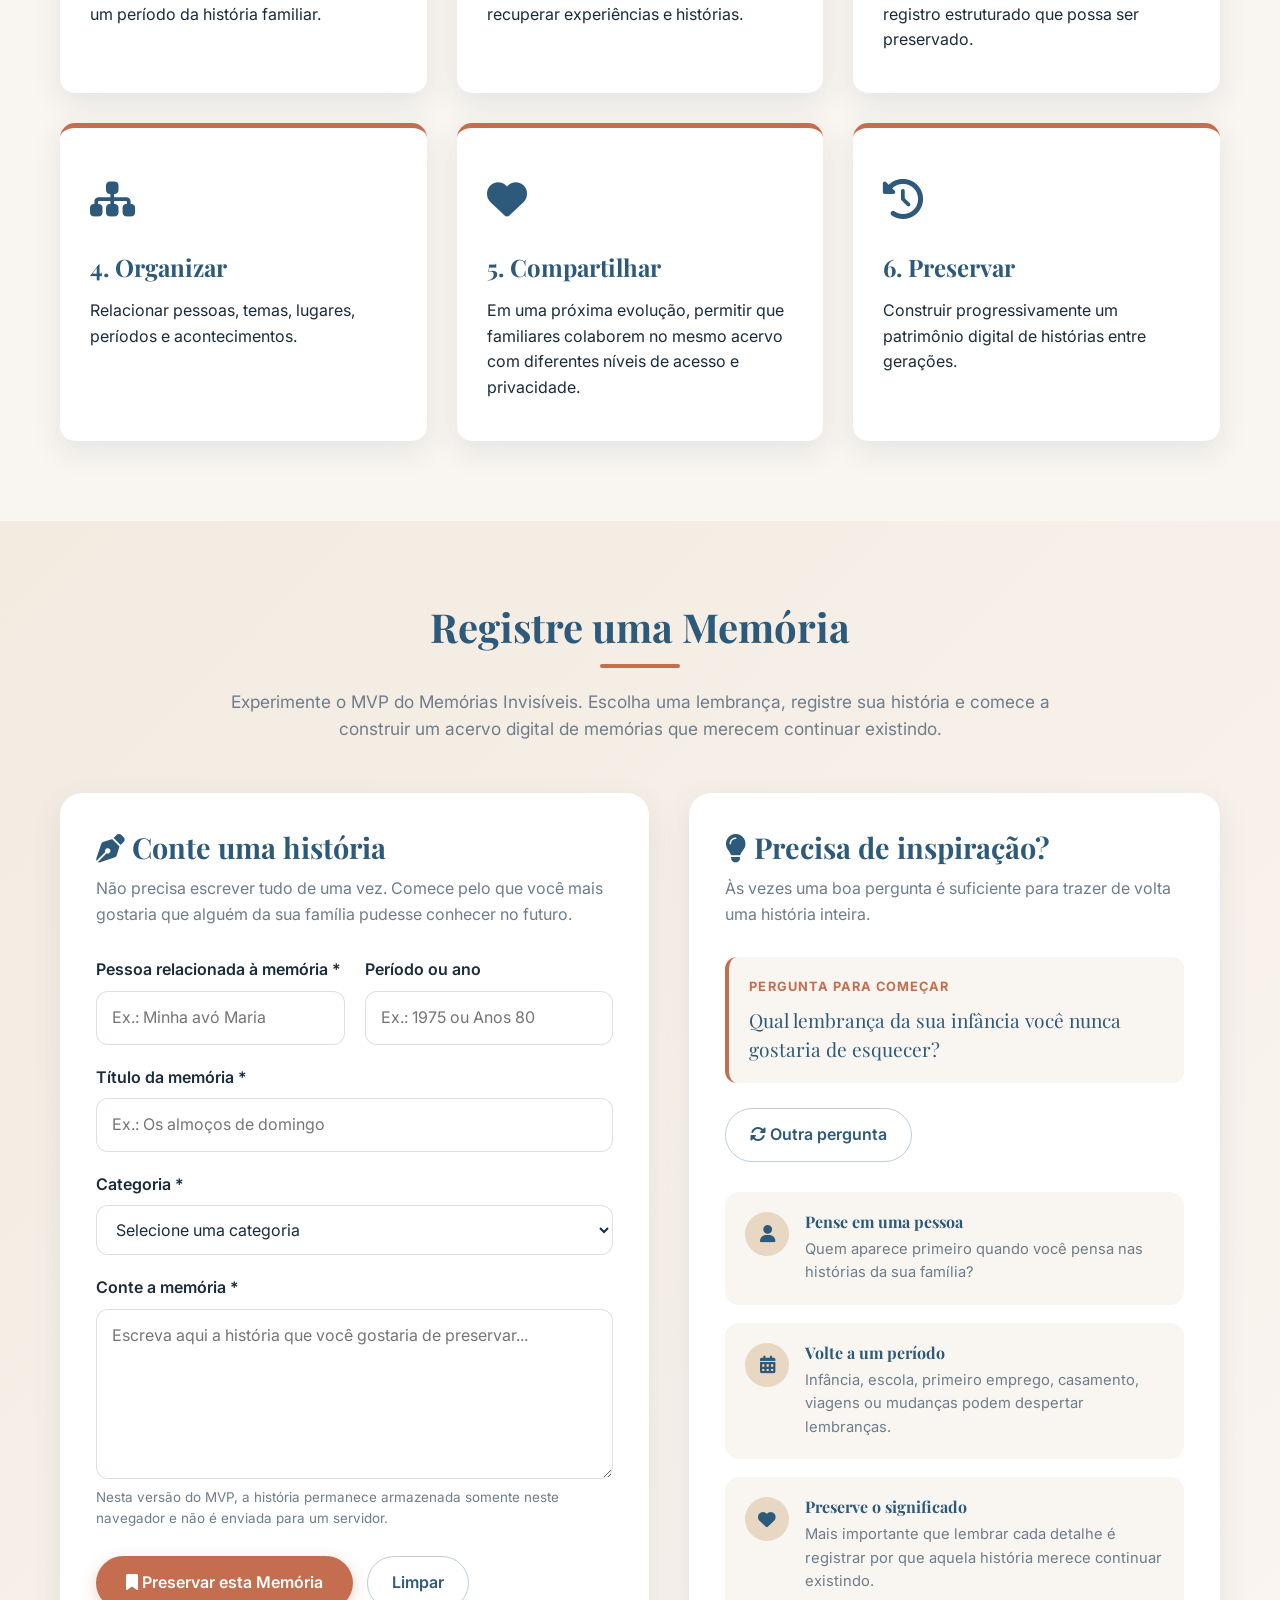
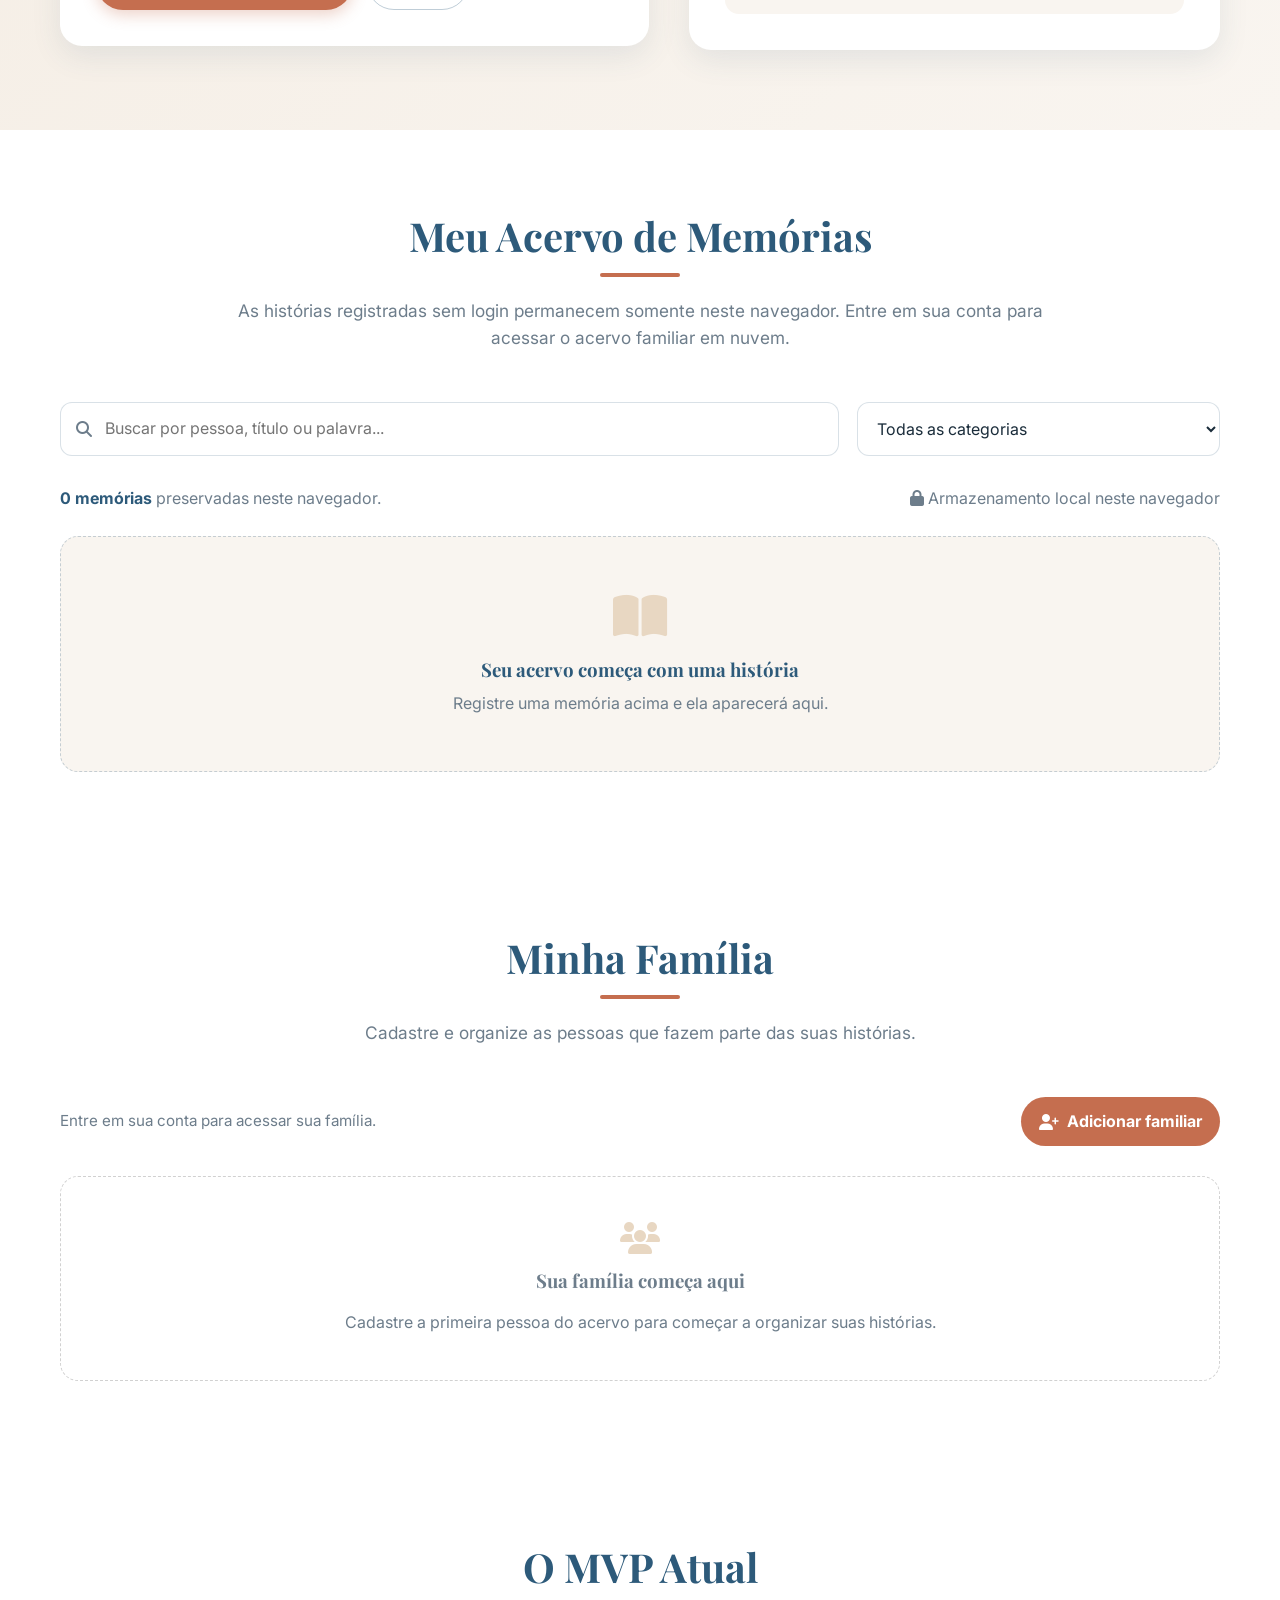
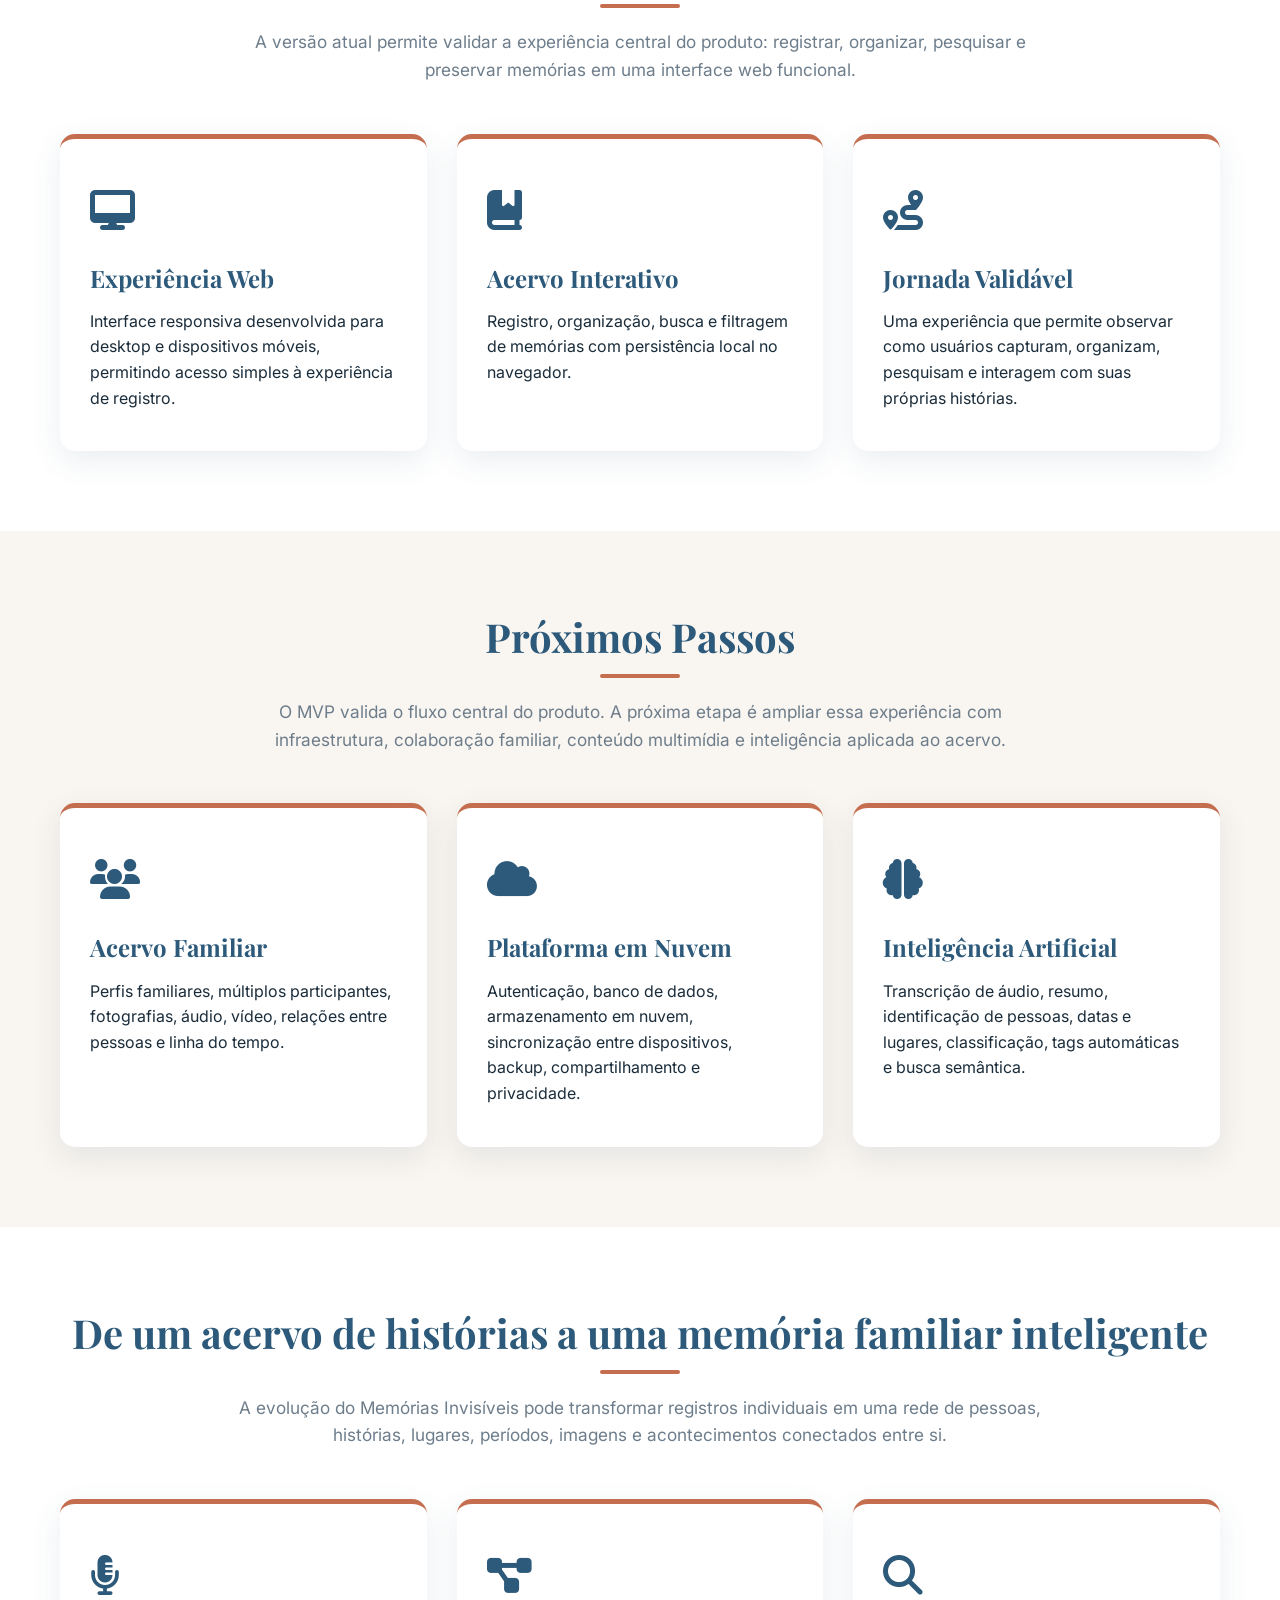
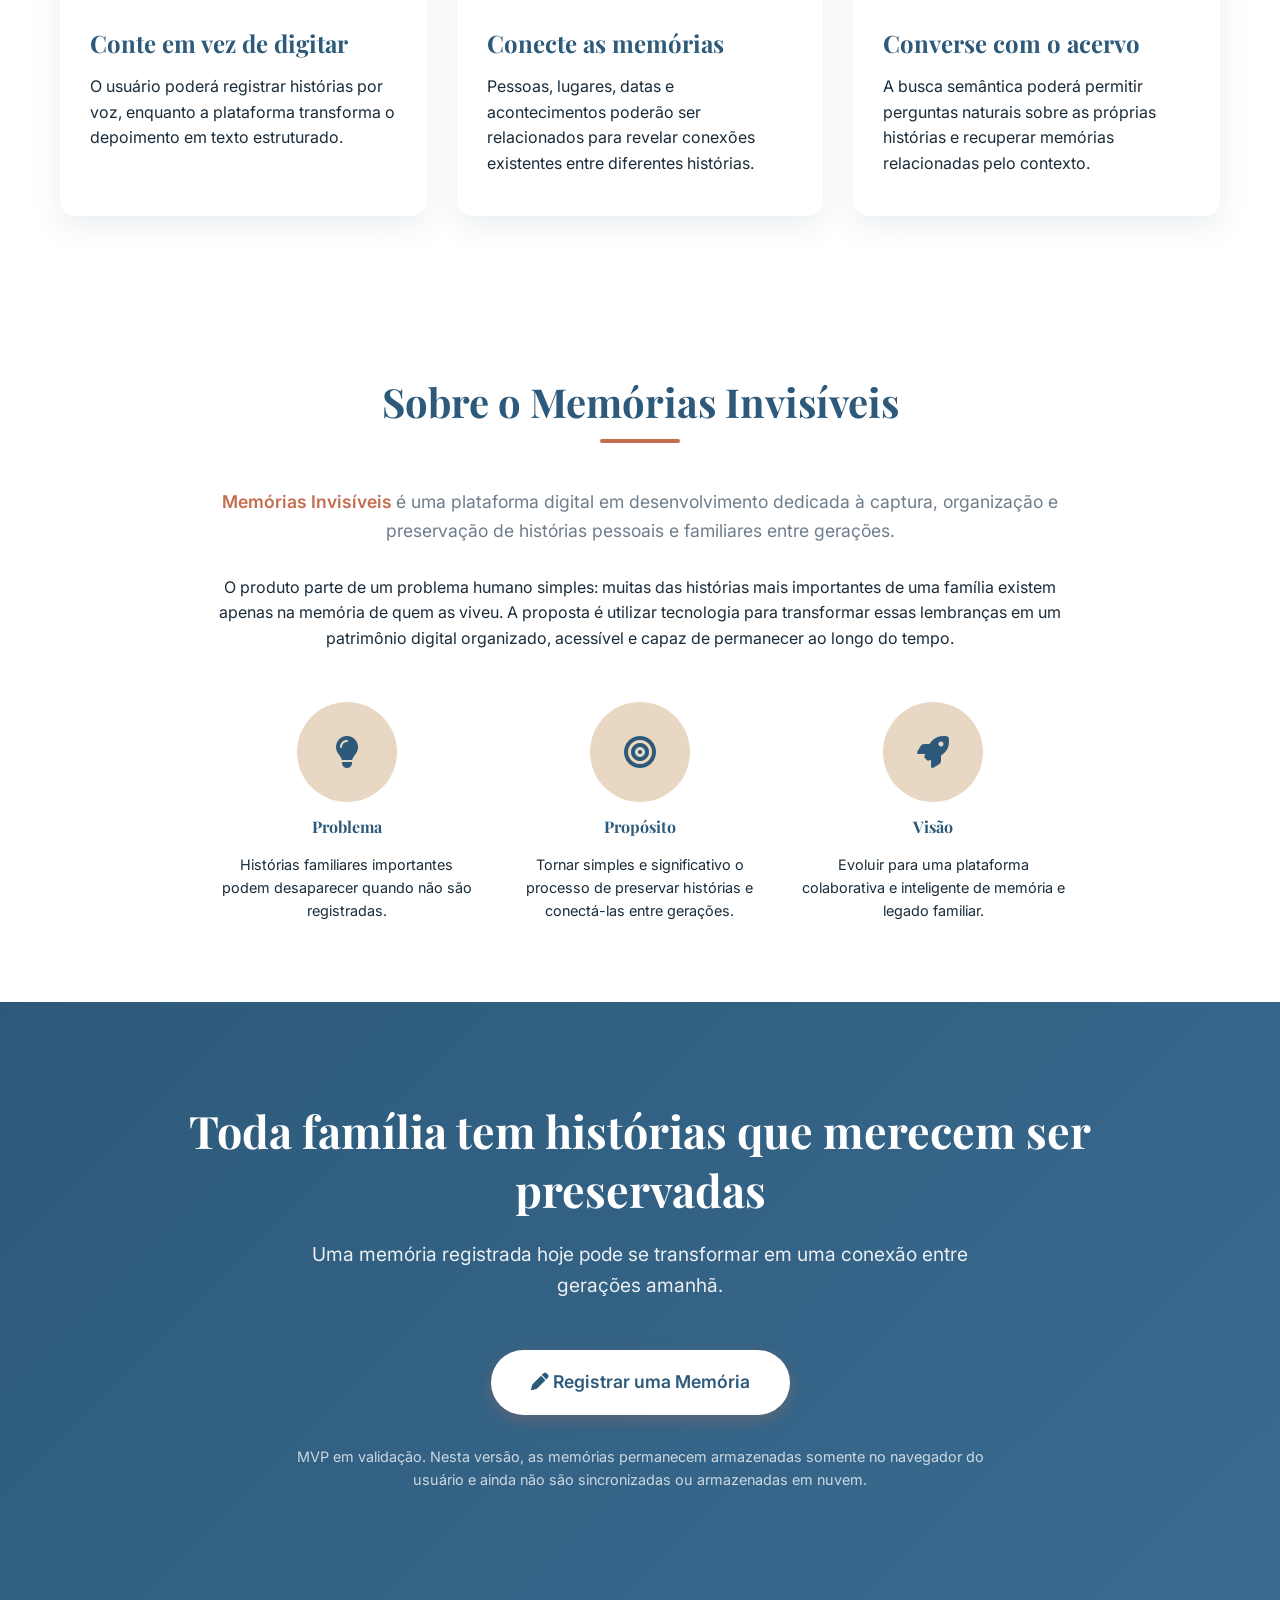
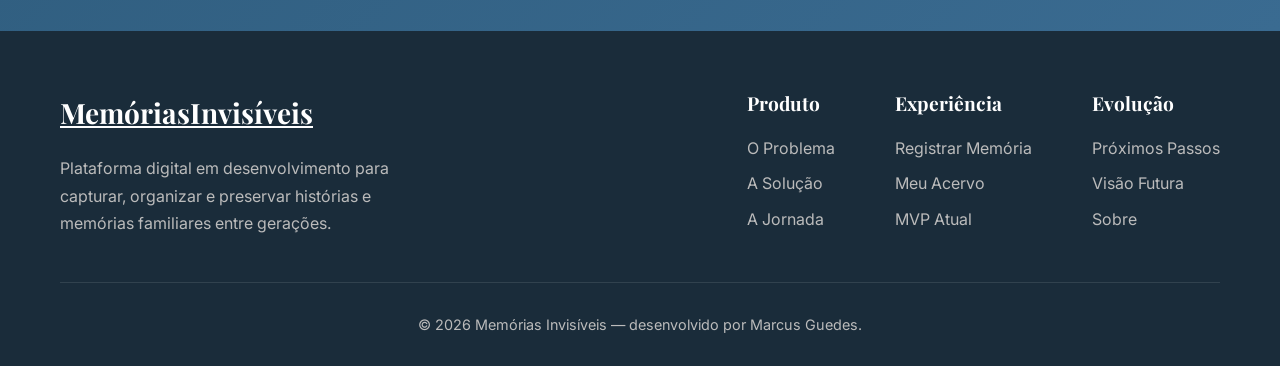
==== commit 9665f432: "Load family management module" ====
--- a/index.html
+++ b/index.html
@@ -1646,7 +1646,13 @@
     </footer>
 
 
+    <!-- ======================================================
+         SCRIPTS
+    ======================================================= -->
+
+    <script type="module" src="auth.js"></script>
     <script src="script.js"></script>
+    <script src="family.js"></script>
 
 </body>
 
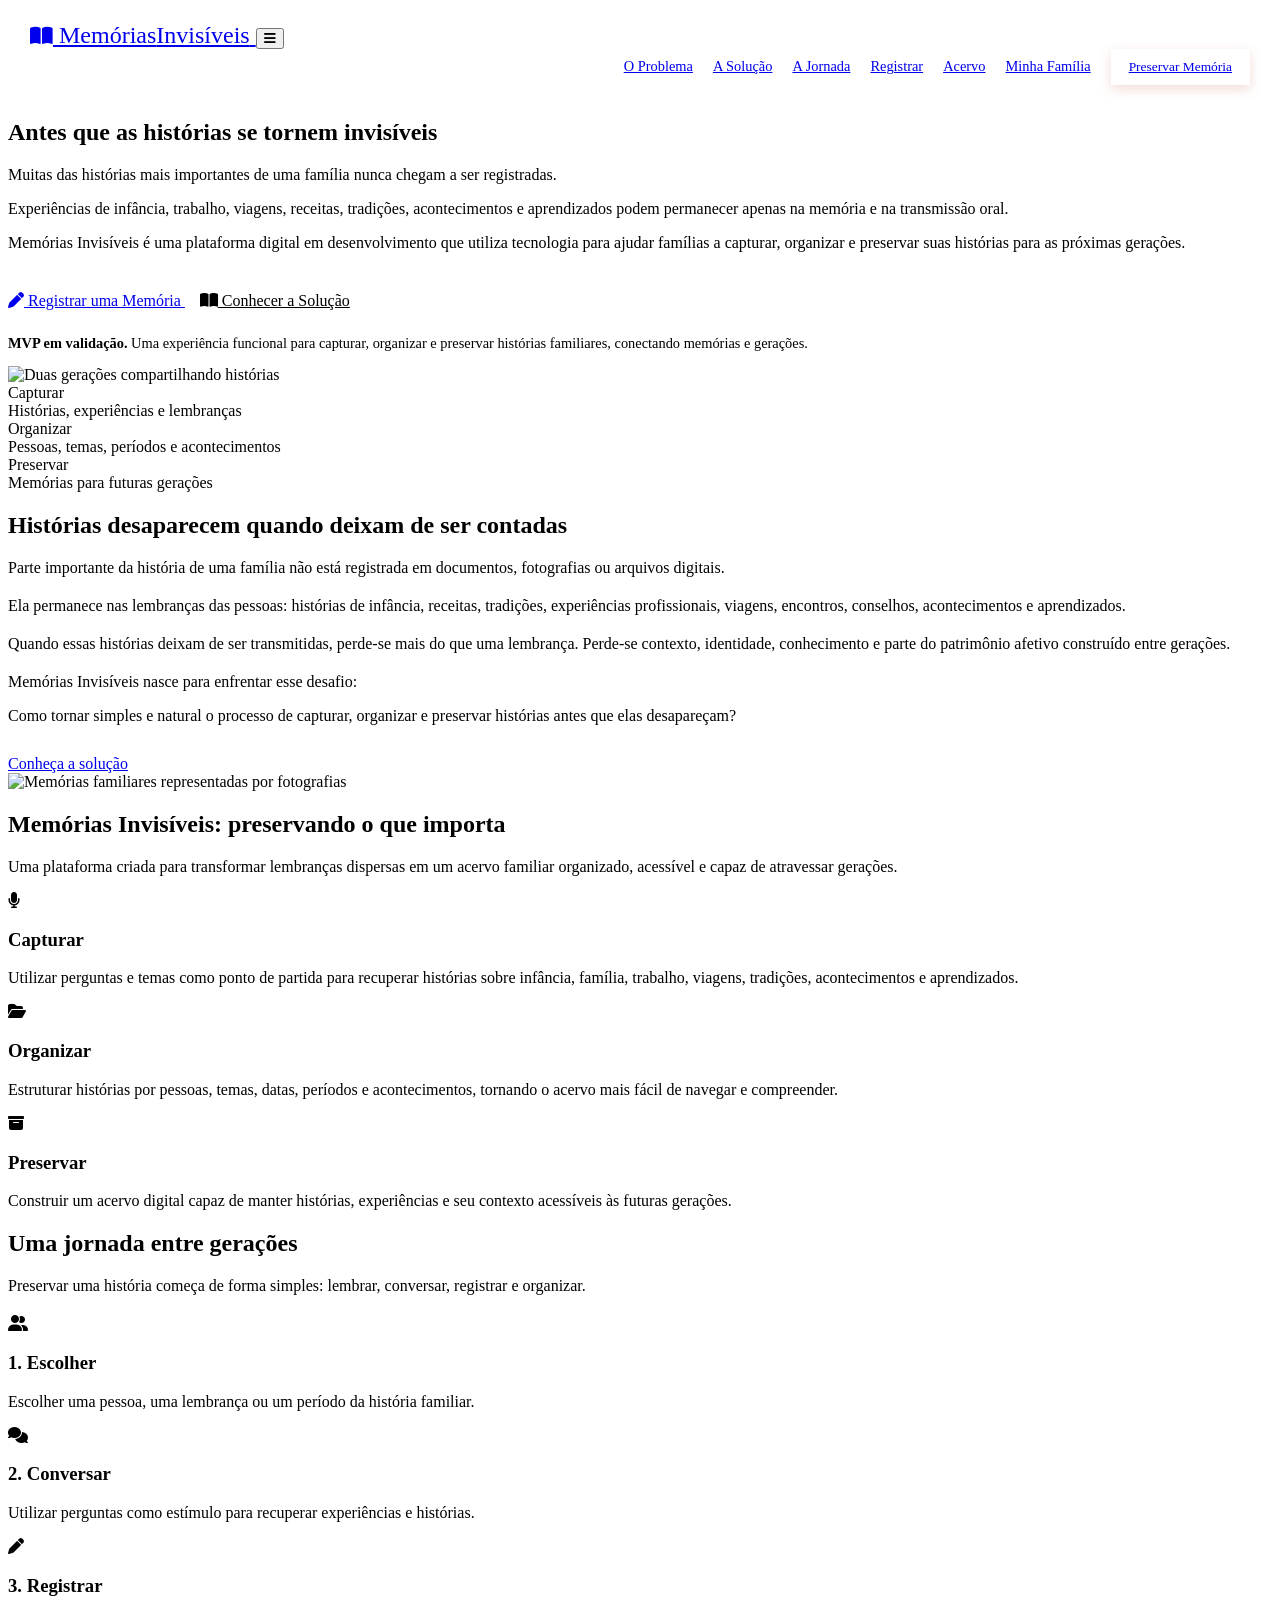
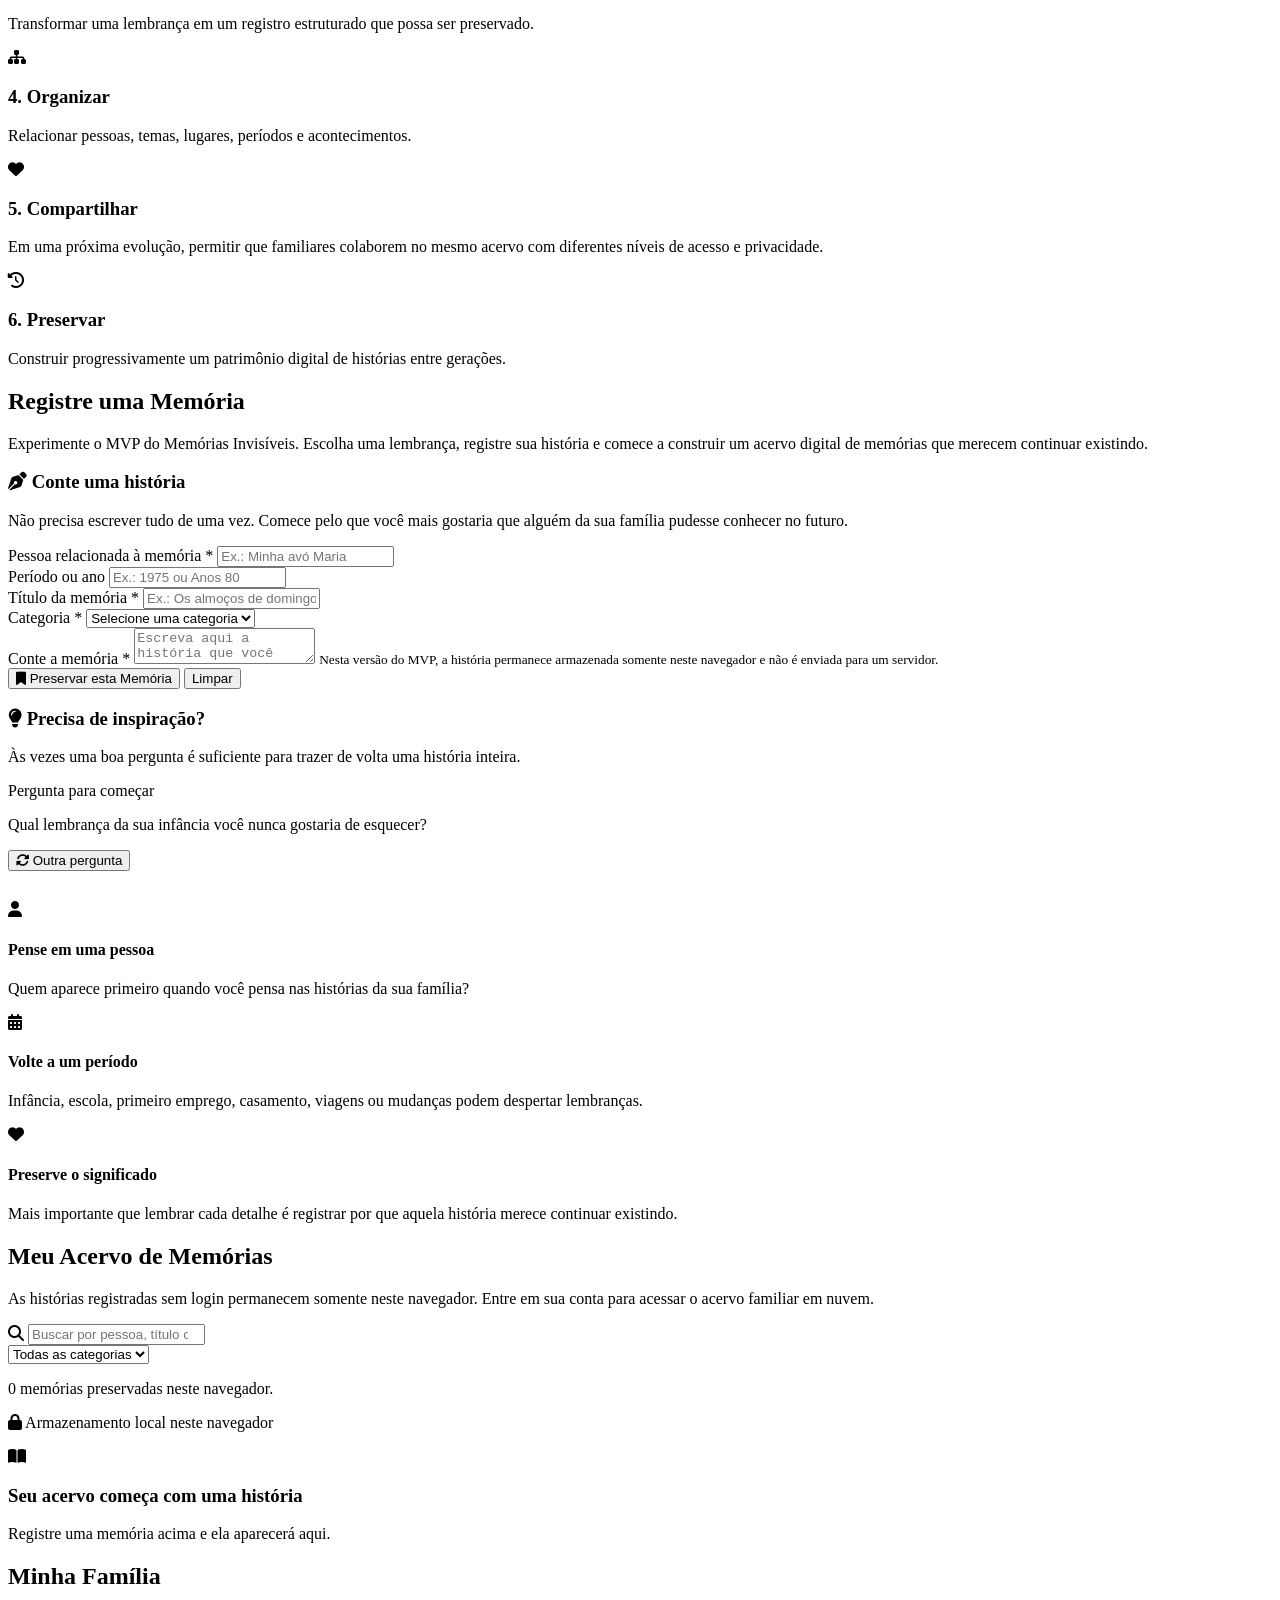
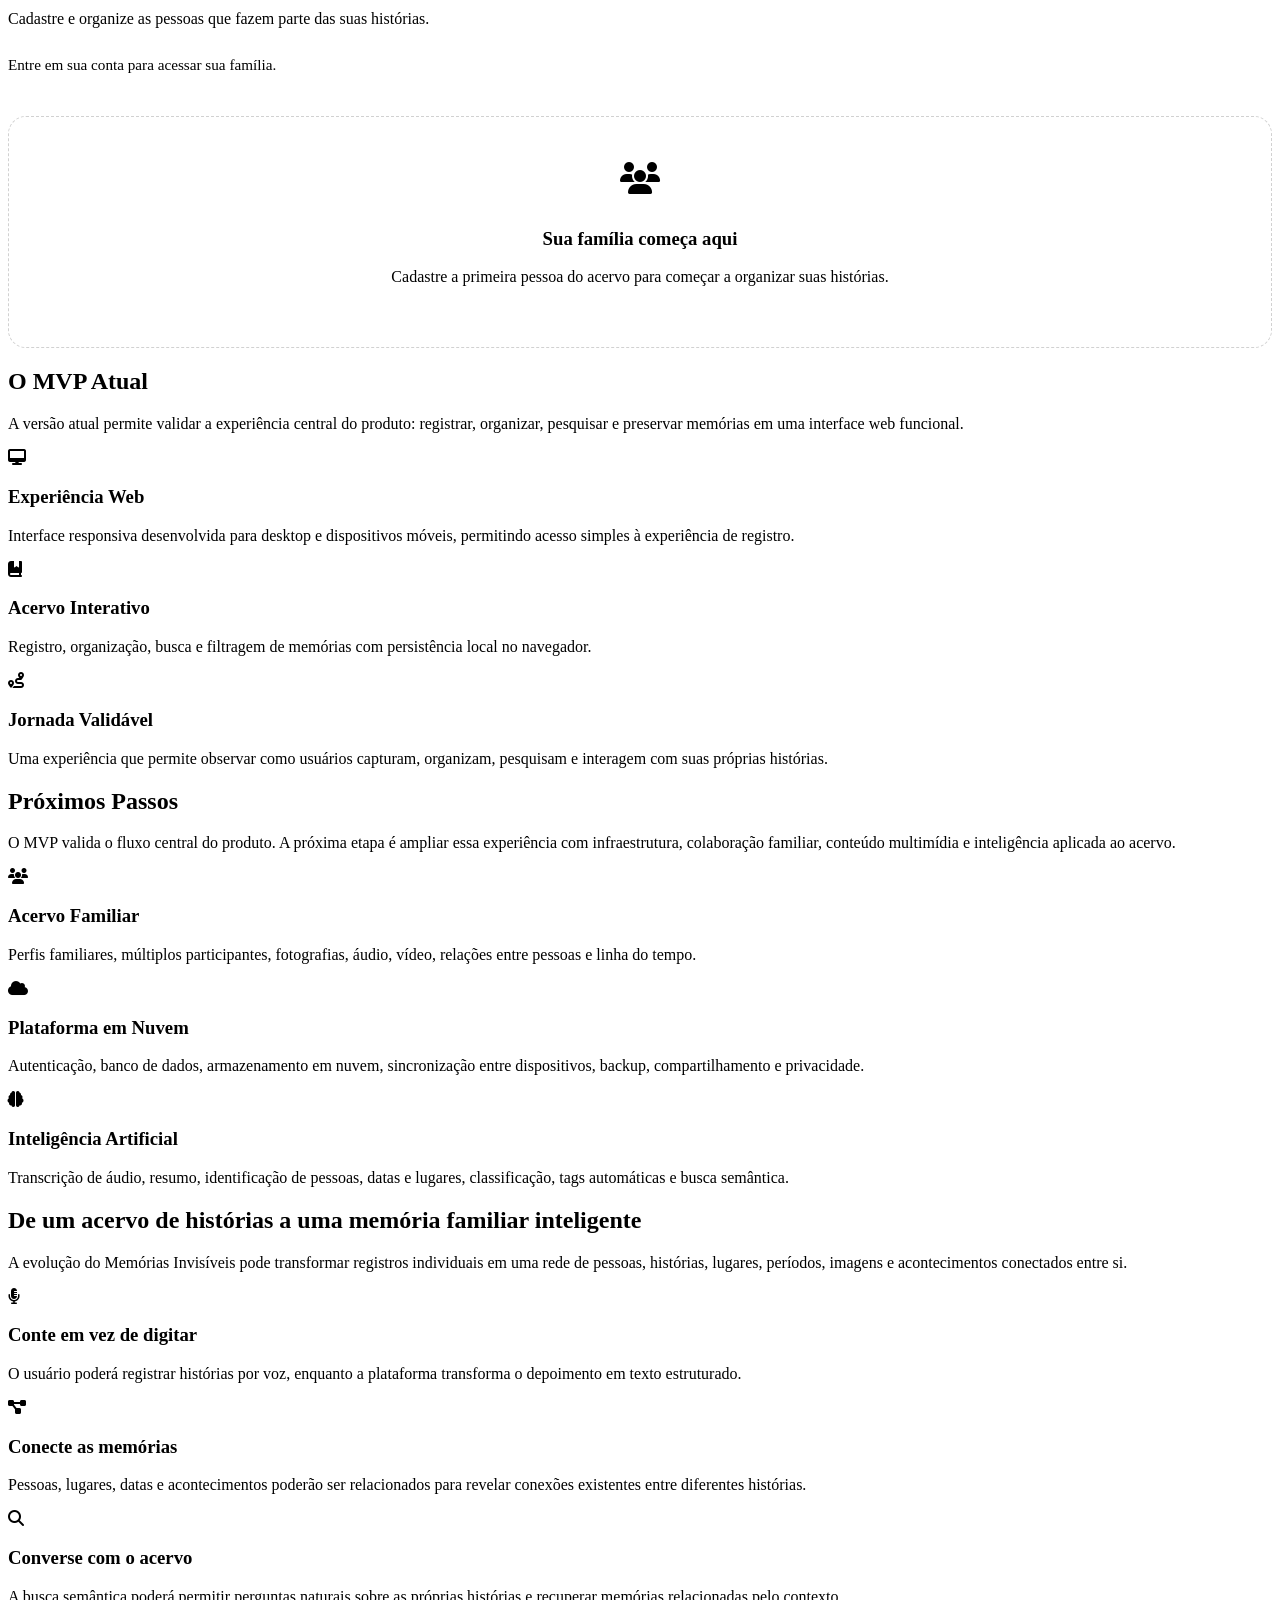
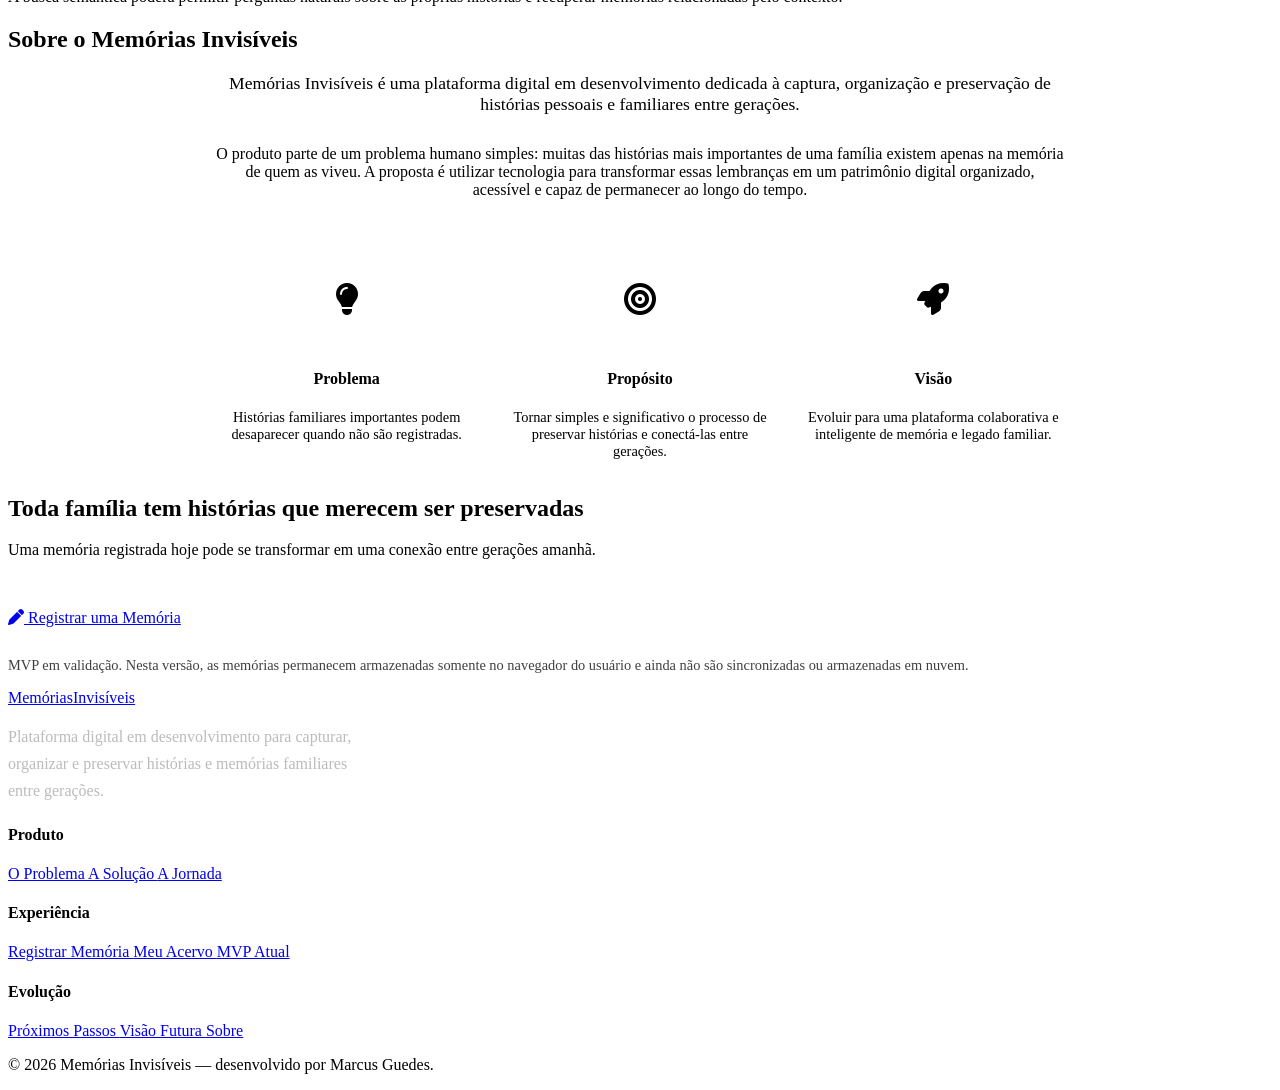
==== commit 28dcfab1: "Refine responsive header navigation" ====
--- a/index.html
+++ b/index.html
@@ -79,7 +79,7 @@
                     href="#registrar"
                     class="cta-button"
                 >
-                    Preservar uma Memória
+                    Preservar Memória
                 </a>
 
             </nav>
--- a/style.css
+++ b/style.css
@@ -1,978 +1,233 @@
-:root {
-    --primary: #2D5A7A;
-    --primary-light: #3A6B91;
-    --secondary: #E8D7C2;
-    --accent: #C56E4F;
-    --accent-light: #D88A6A;
-    --light: #F9F5F0;
-    --dark: #1A2C3A;
-    --gray: #6D7D8B;
-    --transition: all 0.4s cubic-bezier(0.175, 0.885, 0.32, 1.1);
-    --shadow: 0 10px 30px rgba(45, 90, 122, 0.1);
-    --shadow-hover: 0 15px 40px rgba(45, 90, 122, 0.2);
-}
-
-* {
-    margin: 0;
-    padding: 0;
-    box-sizing: border-box;
-}
-
-html {
-    scroll-behavior: smooth;
-}
-
-body {
-    font-family: 'Inter', sans-serif;
-    line-height: 1.6;
-    color: var(--dark);
-    background-color: var(--light);
-    overflow-x: hidden;
-}
-
-h1,
-h2,
-h3,
-h4 {
-    font-family: 'Playfair Display', serif;
-    font-weight: 700;
-    line-height: 1.3;
-    margin-bottom: 1rem;
-}
-
-button,
-input,
-select,
-textarea {
-    font: inherit;
-}
-
-button {
-    cursor: pointer;
-}
-
-img {
-    max-width: 100%;
-    display: block;
-}
-
-.container {
-    width: 100%;
-    max-width: 1200px;
-    margin: 0 auto;
-    padding: 0 20px;
-}
-
-section {
-    padding: 80px 0;
-    position: relative;
-}
-
 /* ==========================================================
-   Header & Navigation
+   HEADER — AJUSTE DESKTOP / FASE 6
 ========================================================== */
 
-header {
-    position: fixed;
-    top: 0;
-    width: 100%;
-    z-index: 1000;
-    background-color: rgba(249, 245, 240, 0.95);
-    backdrop-filter: blur(10px);
-    box-shadow: 0 2px 20px rgba(26, 44, 58, 0.05);
-    transition: var(--transition);
-}
-
-header.scrolled {
-    padding: 10px 0;
-    box-shadow: var(--shadow);
-}
-
-.nav-container {
-    display: flex;
-    justify-content: space-between;
-    align-items: center;
-    padding: 20px 0;
-}
-
-.logo {
-    font-family: 'Playfair Display', serif;
-    font-size: 28px;
-    font-weight: 700;
-    color: var(--primary);
-    text-decoration: none;
-    display: flex;
-    align-items: center;
-    gap: 10px;
-}
-
-.logo span {
-    color: var(--accent);
-}
-
-.logo i {
-    font-size: 22px;
-}
-
-.nav-links {
-    display: flex;
-    gap: 40px;
-}
-
-.nav-links a {
-    text-decoration: none;
-    color: var(--dark);
-    font-weight: 500;
-    transition: var(--transition);
-    position: relative;
-}
-
-.nav-links a:hover {
-    color: var(--accent);
-}
-
-.nav-links a::after {
-    content: '';
-    position: absolute;
-    width: 0;
-    height: 2px;
-    background: var(--accent);
-    bottom: -5px;
-    left: 0;
-    transition: var(--transition);
-}
-
-.nav-links a:hover::after {
-    width: 100%;
-}
-
-.cta-button {
-    background: var(--accent);
-    color: white;
-    border: none;
-    padding: 14px 30px;
-    border-radius: 50px;
-    font-weight: 600;
-    font-size: 16px;
-    cursor: pointer;
-    transition: var(--transition);
-    text-decoration: none;
-    display: inline-block;
-    box-shadow: 0 5px 15px rgba(197, 110, 79, 0.3);
-}
-
-.cta-button:hover {
-    background: var(--accent-light);
-    transform: translateY(-3px);
-    box-shadow: 0 8px 20px rgba(197, 110, 79, 0.4);
-}
-
-.mobile-menu-btn {
-    display: none;
-    font-size: 24px;
-    background: none;
-    border: none;
-    color: var(--primary);
-    cursor: pointer;
-}
+@media (min-width: 993px) {
+
+    header {
+        min-height: 78px;
+    }
+
+    header.scrolled {
+        padding: 0;
+    }
+
+    .nav-container {
+        max-width: 1380px;
+        padding: 14px 22px;
+        gap: 22px;
+    }
+
+    .logo {
+        flex: 0 0 auto;
+        font-size: 24px;
+        gap: 8px;
+        white-space: nowrap;
+    }
+
+    .logo i {
+        font-size: 20px;
+    }
+
+    .nav-links {
+        flex: 1;
+        display: flex;
+        align-items: center;
+        justify-content: flex-end;
+        gap: 20px;
+        min-width: 0;
+    }
+
+    .nav-links > a {
+        flex: 0 0 auto;
+        white-space: nowrap;
+        font-size: 0.9rem;
+        line-height: 1.2;
+    }
+
+    .nav-links > a::after {
+        bottom: -4px;
+    }
+
+    /* Minha Família */
+    #miFamilyNavLink {
+        white-space: nowrap;
+    }
+
+    /* Área de autenticação */
+    #miAuthSlot {
+        flex: 0 0 auto;
+        display: flex;
+        align-items: center;
+        min-width: 0;
+    }
+
+    .mi-auth-user {
+        display: flex !important;
+        align-items: center !important;
+        flex-direction: row !important;
+        gap: 8px !important;
+        white-space: nowrap;
+        font-size: 0.82rem !important;
+    }
+
+    .mi-auth-user-text {
+        max-width: 155px;
+        line-height: 1.1 !important;
+        overflow: hidden;
+    }
+
+    .mi-auth-user-text > span,
+    .mi-auth-user-text > strong {
+        display: block;
+        overflow: hidden;
+        text-overflow: ellipsis;
+        white-space: nowrap;
+    }
+
+    .mi-auth-user-text small {
+        display: block;
+        overflow: hidden;
+        text-overflow: ellipsis;
+        white-space: nowrap;
+        font-size: 0.67rem !important;
+    }
+
+    .mi-auth-logout {
+        flex: 0 0 auto;
+        padding: 7px 11px !important;
+        font-size: 0.78rem !important;
+    }
+
+    .mi-auth-trigger {
+        padding: 8px 13px !important;
+        font-size: 0.82rem !important;
+    }
+
+    /* CTA apenas do header */
+    .nav-links > .cta-button {
+        flex: 0 0 auto;
+        padding: 10px 18px;
+        font-size: 0.84rem;
+        white-space: nowrap;
+        line-height: 1.2;
+        box-shadow: 0 4px 12px rgba(197, 110, 79, 0.24);
+    }
+
+    .nav-links > .cta-button:hover {
+        transform: translateY(-2px);
+    }
+}
+
 
 /* ==========================================================
-   Hero Section
+   HEADER — NOTEBOOKS E TELAS INTERMEDIÁRIAS
 ========================================================== */
 
-.hero {
-    padding-top: 150px;
-    padding-bottom: 100px;
-    background: linear-gradient(
-        135deg,
-        rgba(249, 245, 240, 0.9) 0%,
-        rgba(232, 215, 194, 0.7) 100%
-    );
-    position: relative;
-    overflow: hidden;
-}
-
-.hero::before {
-    content: '';
-    position: absolute;
-    top: 0;
-    left: 0;
-    width: 100%;
-    height: 100%;
-    background-image: url('[data-uri]');
-    background-size: 100px;
-    opacity: 0.5;
-}
-
-.hero-content {
-    display: flex;
-    align-items: center;
-    gap: 60px;
-}
-
-.hero-text {
-    flex: 1;
-}
-
-.hero-image {
-    flex: 1;
-    position: relative;
-}
-
-.hero-image img {
-    width: 100%;
-    border-radius: 20px;
-    box-shadow: var(--shadow);
-    transition: var(--transition);
-}
-
-.hero h1 {
-    font-size: 3.5rem;
-    color: var(--primary);
-    margin-bottom: 1.5rem;
-}
-
-.hero p {
-    font-size: 1.2rem;
-    color: var(--gray);
-    margin-bottom: 2.5rem;
-    max-width: 600px;
-}
-
-.highlight {
-    color: var(--accent);
-    font-weight: 600;
-}
+@media (min-width: 993px) and (max-width: 1250px) {
+
+    .nav-container {
+        padding-left: 16px;
+        padding-right: 16px;
+        gap: 14px;
+    }
+
+    .logo {
+        font-size: 21px;
+    }
+
+    .logo i {
+        font-size: 18px;
+    }
+
+    .nav-links {
+        gap: 13px;
+    }
+
+    .nav-links > a {
+        font-size: 0.8rem;
+    }
+
+    .mi-auth-user {
+        font-size: 0.76rem !important;
+        gap: 6px !important;
+    }
+
+    .mi-auth-user-text {
+        max-width: 125px;
+    }
+
+    .mi-auth-user-text small {
+        font-size: 0.62rem !important;
+    }
+
+    .mi-auth-logout {
+        padding: 6px 9px !important;
+        font-size: 0.73rem !important;
+    }
+
+    .nav-links > .cta-button {
+        padding: 9px 14px;
+        font-size: 0.76rem;
+    }
+}
+
 
 /* ==========================================================
-   Stats Section
+   HEADER — MOBILE
 ========================================================== */
 
-.stats {
-    background-color: white;
-    padding: 60px 0;
-    box-shadow: inset 0 5px 15px rgba(0, 0, 0, 0.03);
-}
-
-.stats-container {
-    display: flex;
-    justify-content: space-around;
-    text-align: center;
-}
-
-.stat-item {
-    flex: 1;
-}
-
-.stat-number {
-    font-size: 3rem;
-    font-weight: 700;
-    color: var(--primary);
-    font-family: 'Playfair Display', serif;
-    margin-bottom: 10px;
-}
-
-.stat-label {
-    font-size: 1.1rem;
-    color: var(--gray);
-    max-width: 200px;
-    margin: 0 auto;
-}
-
-/* ==========================================================
-   Shared Section Titles
-========================================================== */
-
-.section-title {
-    text-align: center;
-    font-size: 2.5rem;
-    color: var(--primary);
-    margin-bottom: 60px;
-    position: relative;
-}
-
-.section-title::after {
-    content: '';
-    position: absolute;
-    width: 80px;
-    height: 4px;
-    background: var(--accent);
-    bottom: -15px;
-    left: 50%;
-    transform: translateX(-50%);
-    border-radius: 2px;
-}
-
-.section-intro {
-    text-align: center;
-    max-width: 820px;
-    margin: -25px auto 50px;
-    color: var(--gray);
-    font-size: 1.08rem;
-}
-
-/* ==========================================================
-   Problem Section
-========================================================== */
-
-.problem {
-    background-color: var(--light);
-}
-
-.problem-content {
-    display: flex;
-    align-items: center;
-    gap: 60px;
-}
-
-.problem-text {
-    flex: 1;
-}
-
-.problem-visual {
-    flex: 1;
-    position: relative;
-}
-
-.fading-image {
-    width: 100%;
-    border-radius: 15px;
-    box-shadow: var(--shadow);
-    filter: grayscale(30%);
-    opacity: 0.9;
-}
-
-.fading-overlay {
-    position: absolute;
-    top: 0;
-    left: 0;
-    width: 100%;
-    height: 100%;
-    background: linear-gradient(
-        to top,
-        rgba(249, 245, 240, 1) 0%,
-        transparent 50%
-    );
-    border-radius: 15px;
-}
-
-/* ==========================================================
-   Solution Section
-========================================================== */
-
-.solution {
-    background-color: white;
-}
-
-.solution-cards {
-    display: grid;
-    grid-template-columns: repeat(auto-fit, minmax(300px, 1fr));
-    gap: 30px;
-    margin-top: 50px;
-}
-
-.card {
-    background: white;
-    border-radius: 15px;
-    padding: 40px 30px;
-    box-shadow: var(--shadow);
-    transition: var(--transition);
-    border-top: 5px solid var(--accent);
-}
-
-.card:hover {
-    transform: translateY(-10px);
-    box-shadow: var(--shadow-hover);
-}
-
-.card-icon {
-    font-size: 2.5rem;
-    color: var(--primary);
-    margin-bottom: 20px;
-}
-
-.card h3 {
-    color: var(--primary);
-    font-size: 1.5rem;
-    margin-bottom: 15px;
-}
-
-/* ==========================================================
-   MVP — Registrar uma Memória
-========================================================== */
-
-.memory-experience {
-    background:
-        linear-gradient(
-            135deg,
-            rgba(232, 215, 194, 0.35),
-            rgba(249, 245, 240, 0.95)
-        );
-}
-
-.memory-layout {
-    display: grid;
-    grid-template-columns: minmax(0, 1fr) minmax(0, 0.9fr);
-    gap: 40px;
-    align-items: start;
-}
-
-.memory-panel {
-    background: white;
-    border-radius: 22px;
-    padding: 36px;
-    box-shadow: var(--shadow);
-}
-
-.memory-panel-header {
-    margin-bottom: 30px;
-}
-
-.memory-panel-header h3 {
-    color: var(--primary);
-    font-size: 1.8rem;
-    margin-bottom: 10px;
-}
-
-.memory-panel-header p {
-    color: var(--gray);
-}
-
-.memory-form {
-    display: grid;
-    gap: 22px;
-}
-
-.form-grid {
-    display: grid;
-    grid-template-columns: repeat(2, minmax(0, 1fr));
-    gap: 20px;
-}
-
-.form-group {
-    display: flex;
-    flex-direction: column;
-    gap: 8px;
-}
-
-.form-group.full-width {
-    grid-column: 1 / -1;
-}
-
-.form-group label {
-    font-weight: 600;
-    color: var(--dark);
-}
-
-.form-group small {
-    color: var(--gray);
-    font-size: 0.84rem;
-}
-
-.form-control {
-    width: 100%;
-    border: 1px solid rgba(45, 90, 122, 0.18);
-    background: #fff;
-    color: var(--dark);
-    border-radius: 12px;
-    padding: 13px 15px;
-    outline: none;
-    transition: var(--transition);
-}
-
-.form-control:focus {
-    border-color: var(--accent);
-    box-shadow: 0 0 0 4px rgba(197, 110, 79, 0.1);
-}
-
-textarea.form-control {
-    min-height: 170px;
-    resize: vertical;
-}
-
-.form-actions {
-    display: flex;
-    flex-wrap: wrap;
-    gap: 14px;
-    align-items: center;
-    margin-top: 4px;
-}
-
-.secondary-button {
-    background: transparent;
-    color: var(--primary);
-    border: 1px solid rgba(45, 90, 122, 0.3);
-    padding: 13px 24px;
-    border-radius: 50px;
-    font-weight: 600;
-    transition: var(--transition);
-}
-
-.secondary-button:hover {
-    background: rgba(45, 90, 122, 0.06);
-    border-color: var(--primary);
-    transform: translateY(-2px);
-}
-
-.prompt-box {
-    background: var(--light);
-    border-left: 4px solid var(--accent);
-    border-radius: 12px;
-    padding: 20px;
-    margin-bottom: 25px;
-}
-
-.prompt-label {
-    display: block;
-    font-size: 0.8rem;
-    text-transform: uppercase;
-    letter-spacing: 0.08em;
-    font-weight: 700;
-    color: var(--accent);
-    margin-bottom: 8px;
-}
-
-.prompt-text {
-    font-family: 'Playfair Display', serif;
-    font-size: 1.2rem;
-    color: var(--primary);
-    line-height: 1.5;
-}
-
-.memory-helper {
-    display: grid;
-    gap: 18px;
-}
-
-.helper-card {
-    display: flex;
-    gap: 16px;
-    align-items: flex-start;
-    padding: 20px;
-    background: var(--light);
-    border-radius: 14px;
-}
-
-.helper-icon {
-    width: 44px;
-    height: 44px;
-    flex: 0 0 44px;
-    display: flex;
-    align-items: center;
-    justify-content: center;
-    border-radius: 50%;
-    background: var(--secondary);
-    color: var(--primary);
-    font-size: 1.1rem;
-}
-
-.helper-card h4 {
-    color: var(--primary);
-    margin-bottom: 5px;
-    font-size: 1rem;
-}
-
-.helper-card p {
-    color: var(--gray);
-    font-size: 0.92rem;
-}
-
-/* ==========================================================
-   MVP — Feedback
-========================================================== */
-
-.form-message {
-    display: none;
-    margin-top: 15px;
-    padding: 14px 16px;
-    border-radius: 10px;
-    font-size: 0.92rem;
-}
-
-.form-message.is-visible {
-    display: block;
-}
-
-.form-message.success {
-    background: rgba(56, 142, 60, 0.1);
-    color: #2e6f32;
-    border: 1px solid rgba(56, 142, 60, 0.2);
-}
-
-.form-message.error {
-    background: rgba(183, 28, 28, 0.08);
-    color: #8f1d1d;
-    border: 1px solid rgba(183, 28, 28, 0.18);
-}
-
-/* ==========================================================
-   MVP — Acervo
-========================================================== */
-
-.memory-archive {
-    background: white;
-}
-
-.archive-toolbar {
-    display: grid;
-    grid-template-columns: minmax(0, 1.5fr) minmax(180px, 0.7fr);
-    gap: 18px;
-    margin-bottom: 30px;
-}
-
-.search-wrapper {
-    position: relative;
-}
-
-.search-wrapper i {
-    position: absolute;
-    top: 50%;
-    left: 16px;
-    transform: translateY(-50%);
-    color: var(--gray);
-    pointer-events: none;
-}
-
-.search-wrapper .form-control {
-    padding-left: 44px;
-}
-
-.archive-summary {
-    display: flex;
-    justify-content: space-between;
-    align-items: center;
-    gap: 20px;
-    margin-bottom: 25px;
-    color: var(--gray);
-}
-
-.memory-count {
-    color: var(--primary);
-    font-weight: 700;
-}
-
-.archive-grid {
-    display: grid;
-    grid-template-columns: repeat(auto-fit, minmax(280px, 1fr));
-    gap: 25px;
-}
-
-.memory-card {
-    background: var(--light);
-    border-radius: 18px;
-    padding: 26px;
-    box-shadow: 0 8px 24px rgba(45, 90, 122, 0.08);
-    border: 1px solid rgba(45, 90, 122, 0.08);
-    transition: var(--transition);
-    display: flex;
-    flex-direction: column;
-    gap: 18px;
-}
-
-.memory-card:hover {
-    transform: translateY(-5px);
-    box-shadow: var(--shadow-hover);
-}
-
-.memory-card-top {
-    display: flex;
-    justify-content: space-between;
-    gap: 15px;
-    align-items: flex-start;
-}
-
-.memory-category {
-    display: inline-flex;
-    align-items: center;
-    width: fit-content;
-    padding: 6px 12px;
-    border-radius: 50px;
-    background: var(--secondary);
-    color: var(--primary);
-    font-size: 0.78rem;
-    font-weight: 700;
-}
-
-.memory-period {
-    color: var(--gray);
-    font-size: 0.85rem;
-    white-space: nowrap;
-}
-
-.memory-card h3 {
-    color: var(--primary);
-    margin-bottom: 4px;
-    font-size: 1.35rem;
-}
-
-.memory-person {
-    color: var(--accent);
-    font-weight: 600;
-    font-size: 0.92rem;
-}
-
-.memory-story {
-    color: var(--dark);
-    white-space: pre-line;
-}
-
-.memory-meta {
-    padding-top: 15px;
-    border-top: 1px solid rgba(45, 90, 122, 0.1);
-    color: var(--gray);
-    font-size: 0.82rem;
-}
-
-.memory-card-actions {
-    display: flex;
-    justify-content: flex-end;
-    margin-top: auto;
-}
-
-.delete-memory-button {
-    border: none;
-    background: transparent;
-    color: var(--gray);
-    font-size: 0.85rem;
-    font-weight: 600;
-    padding: 8px 0;
-    transition: var(--transition);
-}
-
-.delete-memory-button:hover {
-    color: #a43a3a;
-}
-
-.empty-state {
-    grid-column: 1 / -1;
-    text-align: center;
-    background: var(--light);
-    border: 1px dashed rgba(45, 90, 122, 0.25);
-    border-radius: 18px;
-    padding: 55px 30px;
-    color: var(--gray);
-}
-
-.empty-state i {
-    display: block;
-    color: var(--secondary);
-    font-size: 3rem;
-    margin-bottom: 18px;
-}
-
-.empty-state h3 {
-    color: var(--primary);
-    margin-bottom: 8px;
-}
-
-/* ==========================================================
-   CTA Section
-========================================================== */
-
-.cta-section {
-    background: linear-gradient(
-        135deg,
-        var(--primary) 0%,
-        var(--primary-light) 100%
-    );
-    color: white;
-    text-align: center;
-    padding: 100px 0;
-}
-
-.cta-section h2 {
-    font-size: 2.8rem;
-    margin-bottom: 20px;
-    color: white;
-}
-
-.cta-section p {
-    font-size: 1.2rem;
-    max-width: 700px;
-    margin: 0 auto 40px;
-    opacity: 0.9;
-}
-
-.cta-section .cta-button {
-    background: white;
-    color: var(--primary);
-    font-size: 1.1rem;
-    padding: 18px 40px;
-}
-
-.cta-section .cta-button:hover {
-    background: var(--secondary);
-    color: var(--dark);
-}
-
-/* ==========================================================
-   Footer
-========================================================== */
-
-footer {
-    background-color: var(--dark);
-    color: white;
-    padding: 60px 0 30px;
-}
-
-.footer-content {
-    display: flex;
-    justify-content: space-between;
-    margin-bottom: 40px;
-}
-
-.footer-logo {
-    font-family: 'Playfair Display', serif;
-    font-size: 28px;
-    font-weight: 700;
-    color: white;
-    margin-bottom: 20px;
-    display: inline-block;
-}
-
-.footer-links {
-    display: flex;
-    gap: 60px;
-}
-
-.footer-column h4 {
-    color: white;
-    margin-bottom: 20px;
-    font-size: 1.2rem;
-}
-
-.footer-column a {
-    color: #bbb;
-    text-decoration: none;
-    display: block;
-    margin-bottom: 10px;
-    transition: var(--transition);
-}
-
-.footer-column a:hover {
-    color: white;
-    transform: translateX(5px);
-}
-
-.copyright {
-    text-align: center;
-    padding-top: 30px;
-    border-top: 1px solid rgba(255, 255, 255, 0.1);
-    color: #bbb;
-    font-size: 0.9rem;
-}
-
-/* ==========================================================
-   Responsive Design
-========================================================== */
-
 @media (max-width: 992px) {
-    .hero-content,
-    .problem-content {
-        flex-direction: column;
-        text-align: center;
-    }
-
-    .hero h1 {
-        font-size: 2.8rem;
-    }
-
-    .section-title {
-        font-size: 2.2rem;
-    }
-
-    .stats-container {
-        flex-direction: column;
-        gap: 40px;
-    }
-
-    .memory-layout {
-        grid-template-columns: 1fr;
-    }
-}
-
-@media (max-width: 768px) {
-    .nav-links {
-        display: none;
+
+    .nav-container {
+        padding: 16px 20px;
+    }
+
+    .logo {
+        font-size: 24px;
     }
 
     .mobile-menu-btn {
         display: block;
-    }
-
-    .hero h1 {
-        font-size: 2.3rem;
-    }
-
-    .hero {
-        padding-top: 120px;
-    }
-
-    section {
-        padding: 60px 0;
-    }
-
-    .footer-content {
-        flex-direction: column;
-        gap: 40px;
-    }
-
-    .footer-links {
-        flex-direction: column;
-        gap: 30px;
-    }
-
-    .form-grid {
-        grid-template-columns: 1fr;
-    }
-
-    .memory-panel {
-        padding: 28px 22px;
-    }
-
-    .archive-toolbar {
-        grid-template-columns: 1fr;
-    }
-
-    .archive-summary {
-        flex-direction: column;
-        align-items: flex-start;
-    }
-
-    .form-actions {
-        align-items: stretch;
-    }
-
-    .form-actions .cta-button,
-    .form-actions .secondary-button {
+        margin-left: auto;
+    }
+}
+
+
+@media (max-width: 768px) {
+
+    .nav-links {
+        align-items: stretch !important;
+    }
+
+    .nav-links > a {
+        width: 100%;
+        white-space: normal;
+    }
+
+    #miAuthSlot {
+        width: 100%;
+    }
+
+    .mi-auth-user {
+        width: 100%;
+        flex-direction: column !important;
+        align-items: flex-start !important;
+        gap: 10px !important;
+    }
+
+    .mi-auth-user-text {
+        max-width: 100%;
+    }
+
+    .mi-auth-logout {
         width: 100%;
         text-align: center;
     }
-}
-
-@media (max-width: 520px) {
-    .container {
-        padding: 0 16px;
-    }
-
-    .hero h1 {
-        font-size: 2rem;
-    }
-
-    .section-title {
-        font-size: 1.9rem;
-    }
-
-    .solution-cards,
-    .archive-grid {
-        grid-template-columns: 1fr;
-    }
-
-    .memory-card-top {
-        flex-direction: column;
-    }
-
-    .memory-panel {
-        border-radius: 16px;
-    }
-}
+
+    .nav-links > .cta-button {
+        width: 100%;
+        text-align: center;
+        padding: 12px 18px;
+    }
+}
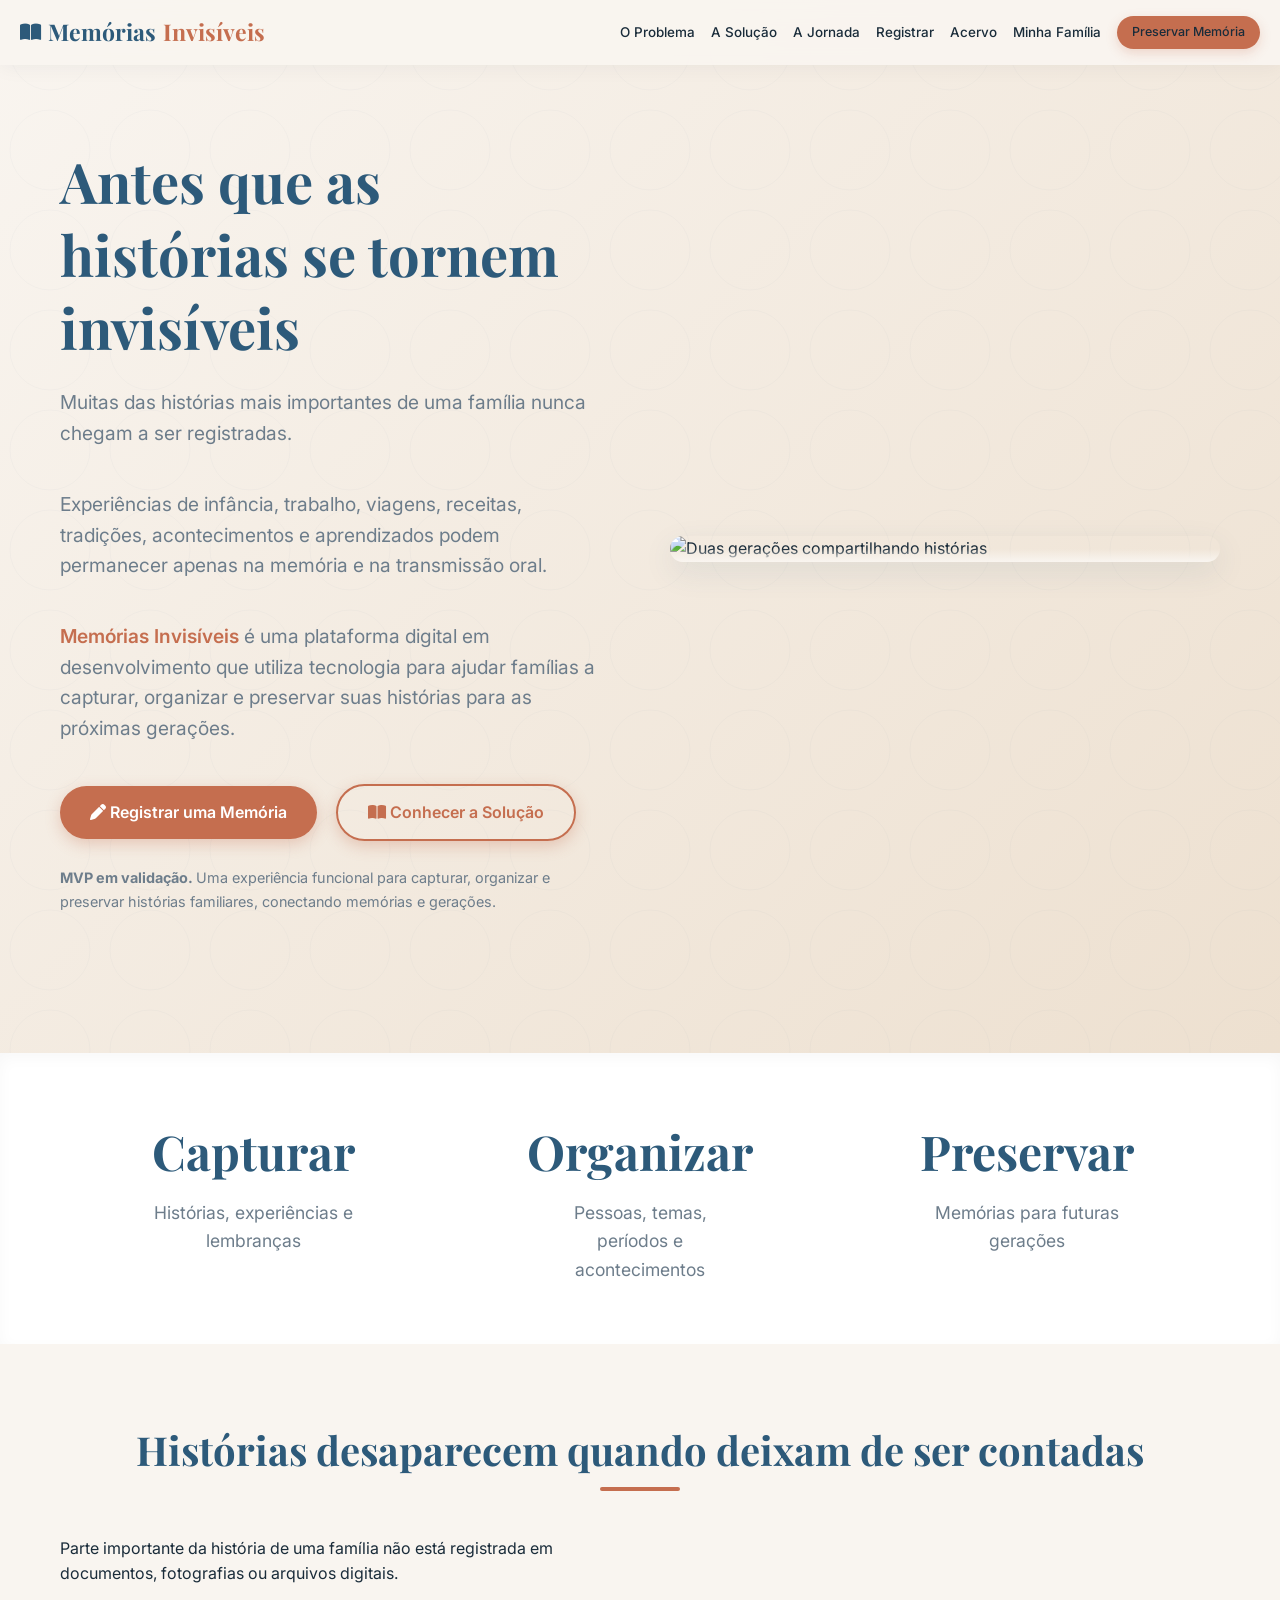
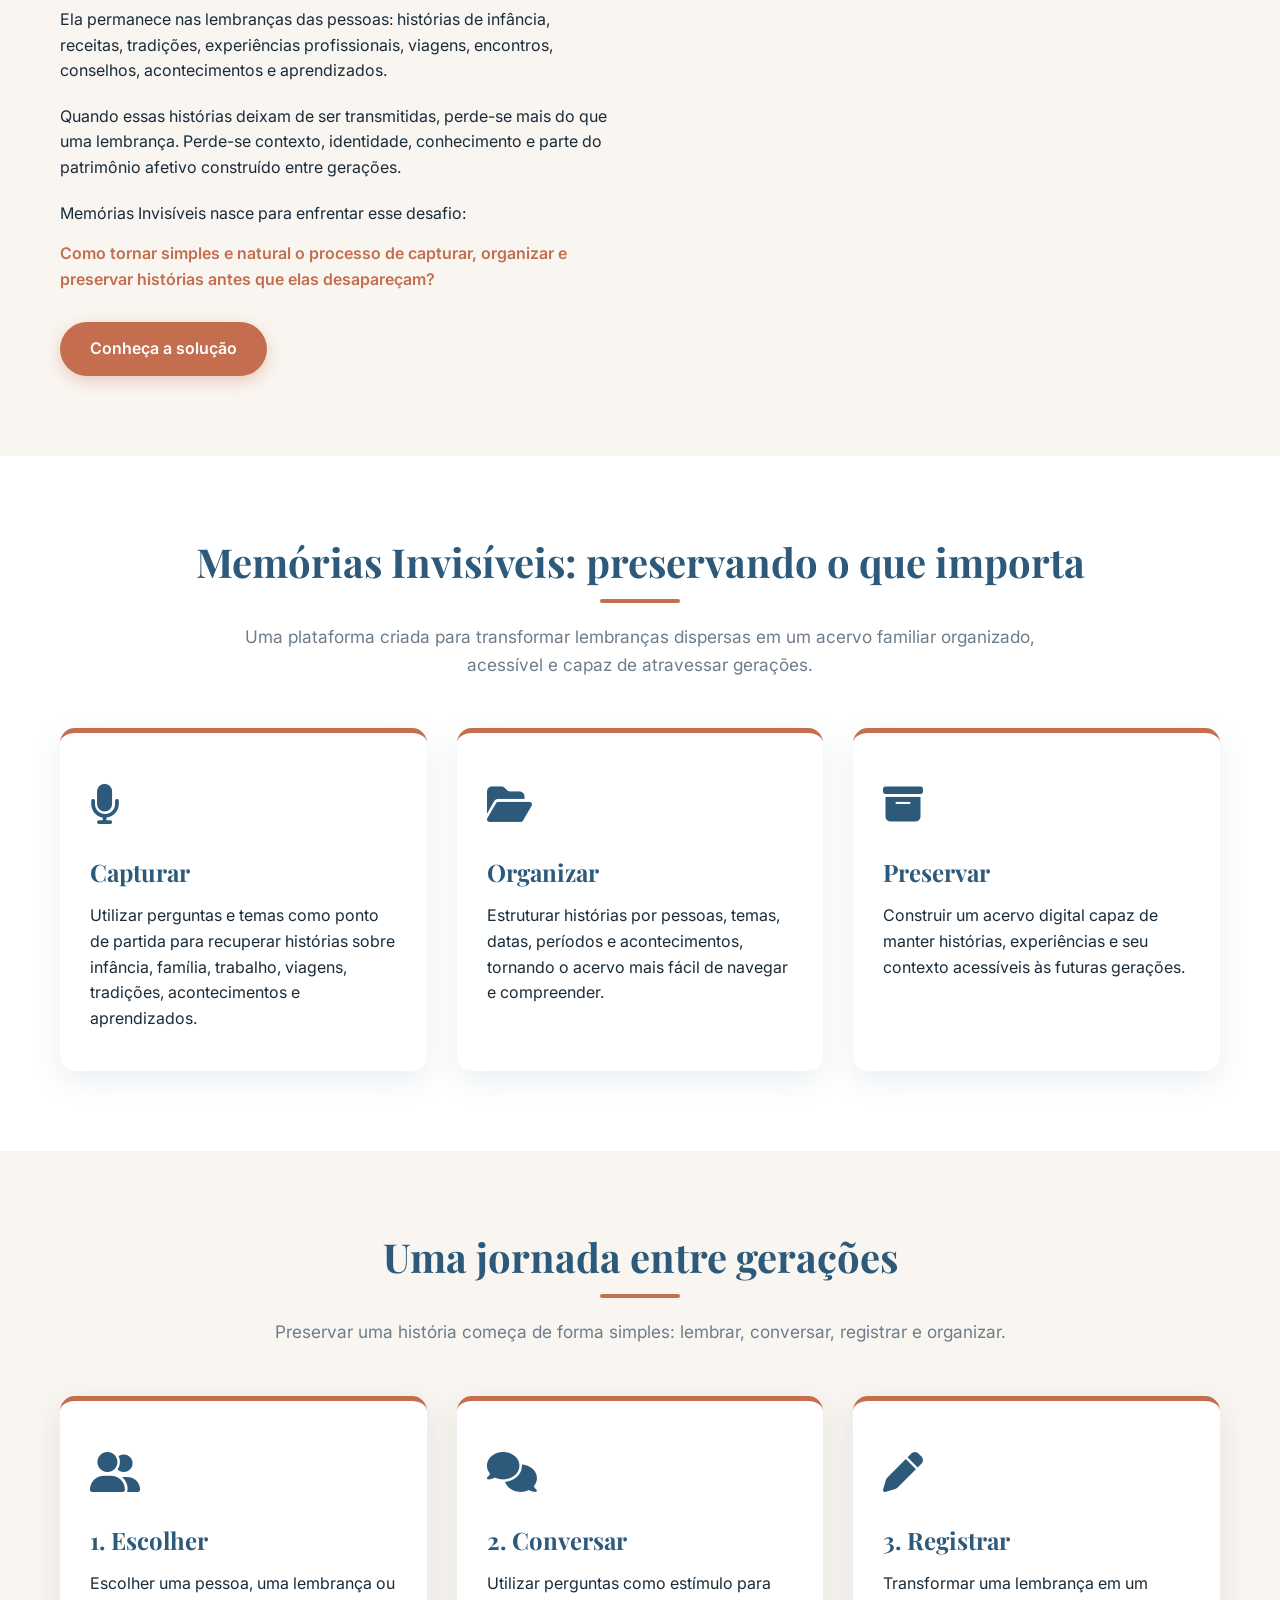
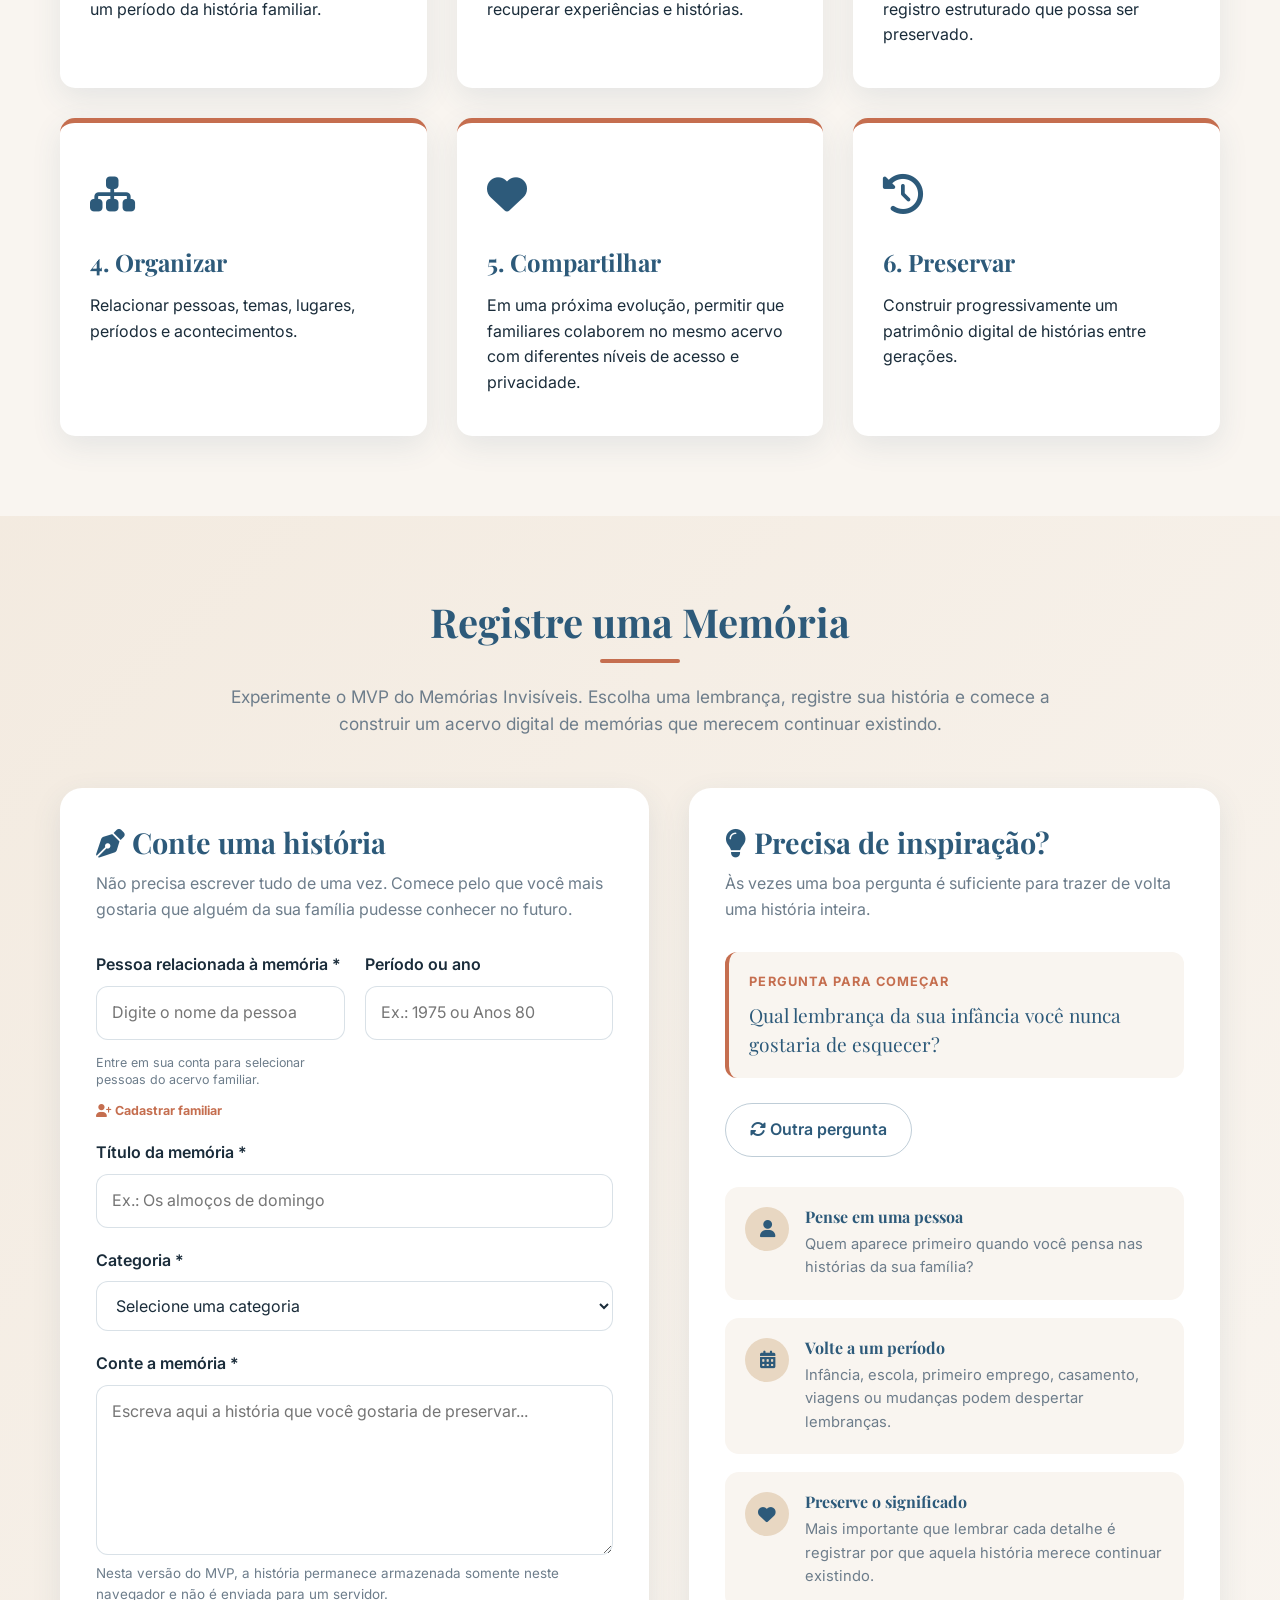
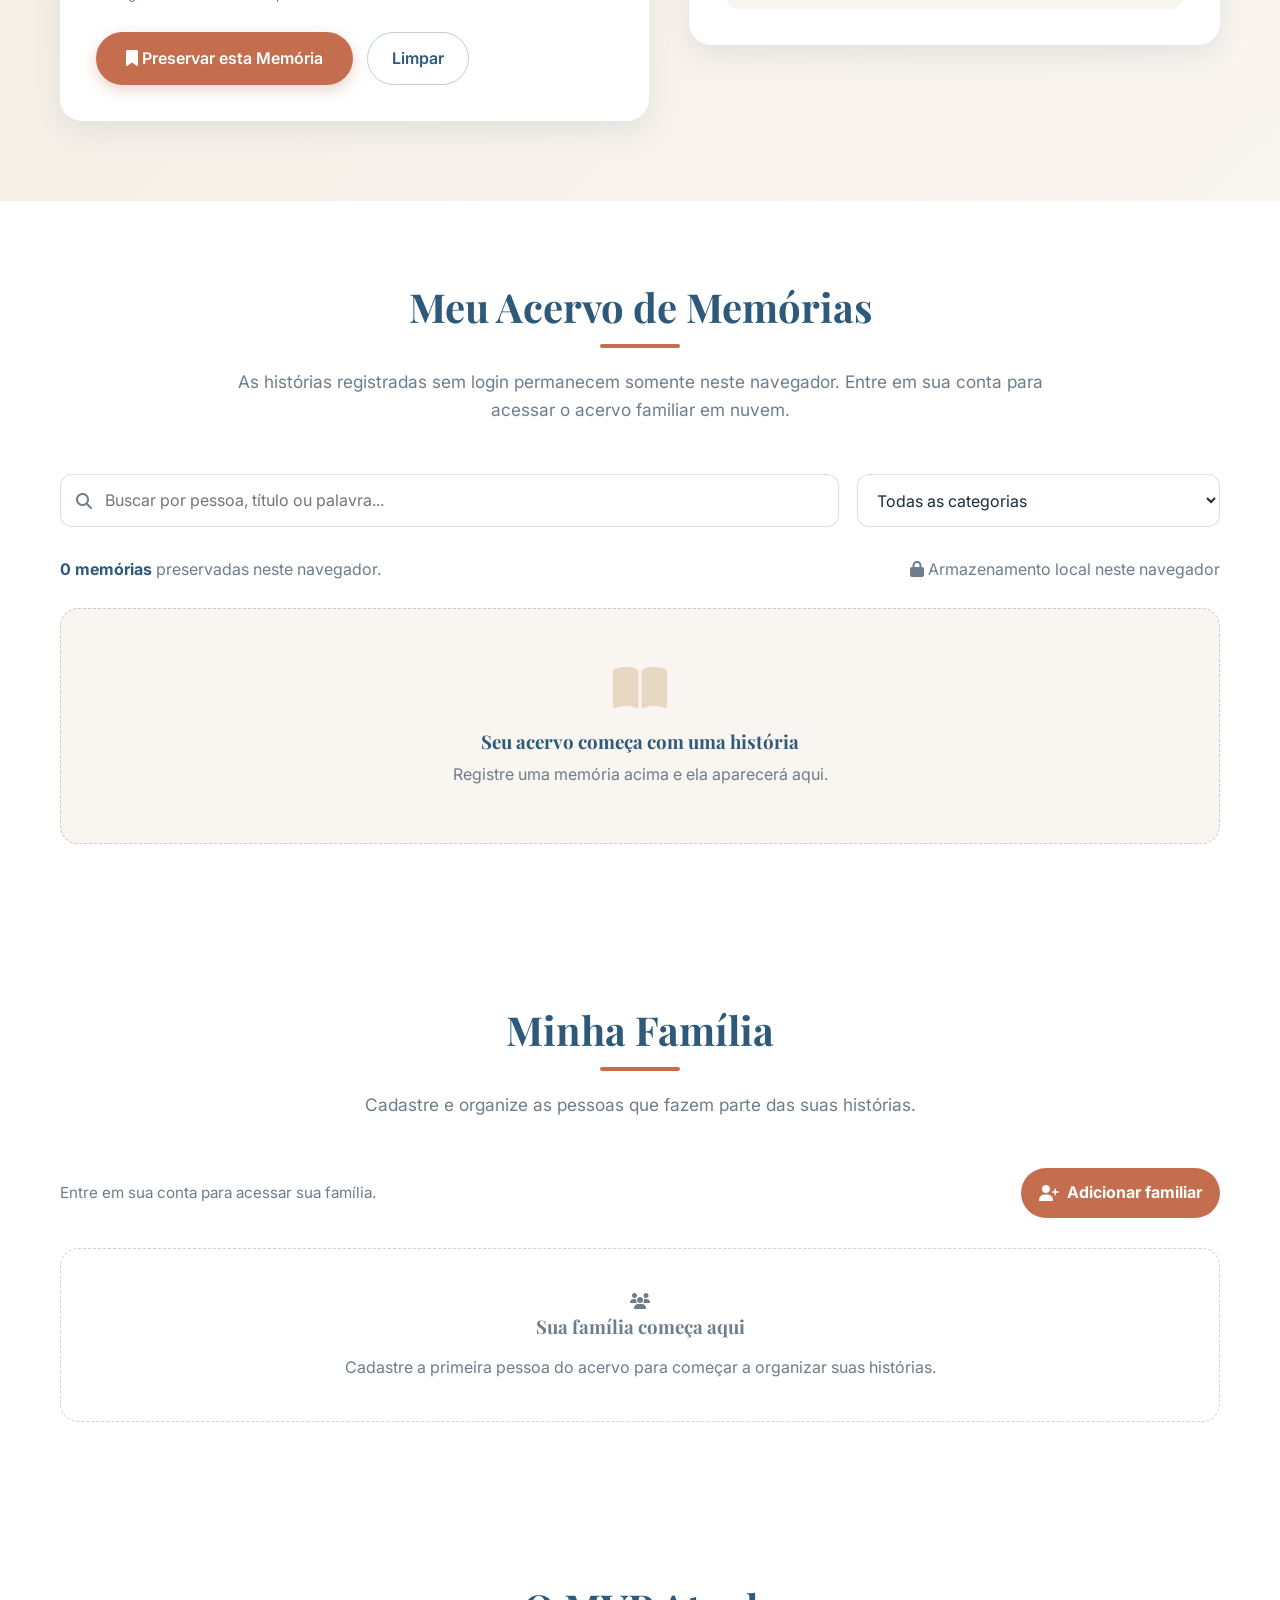
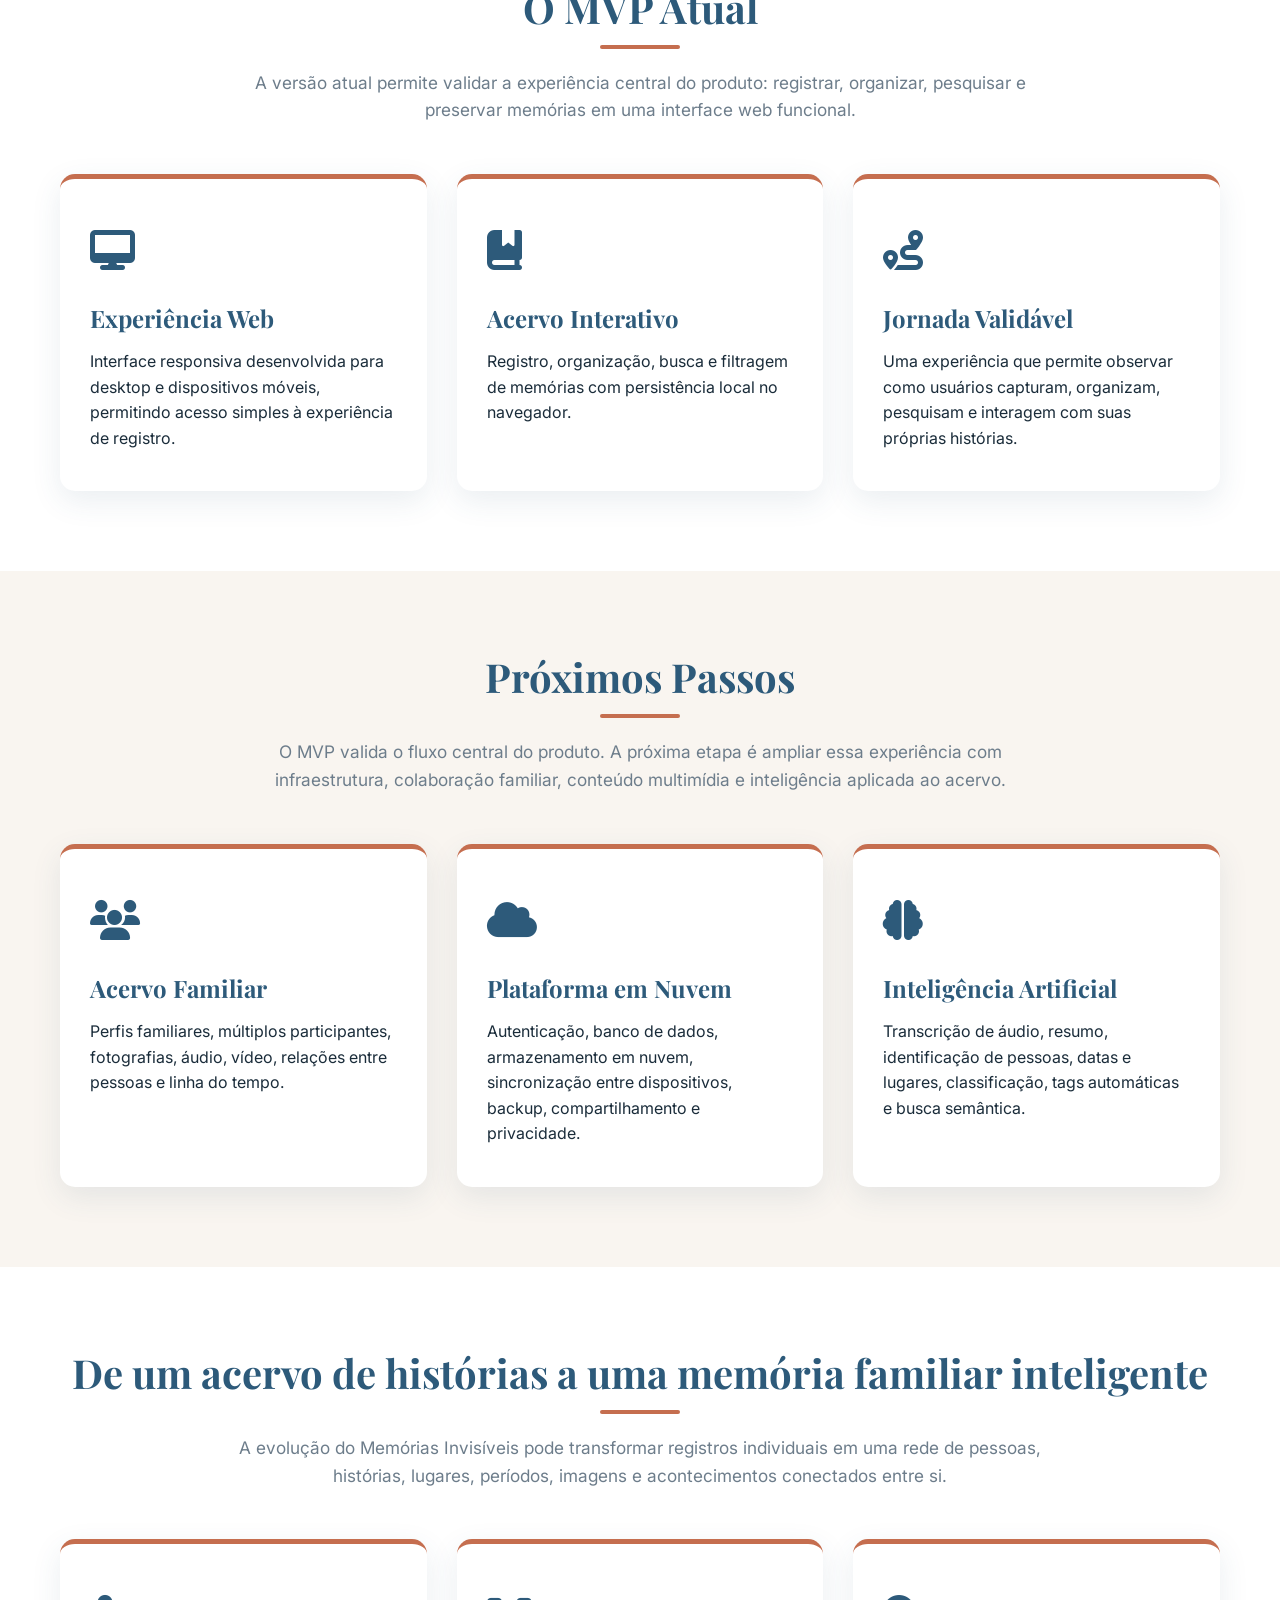
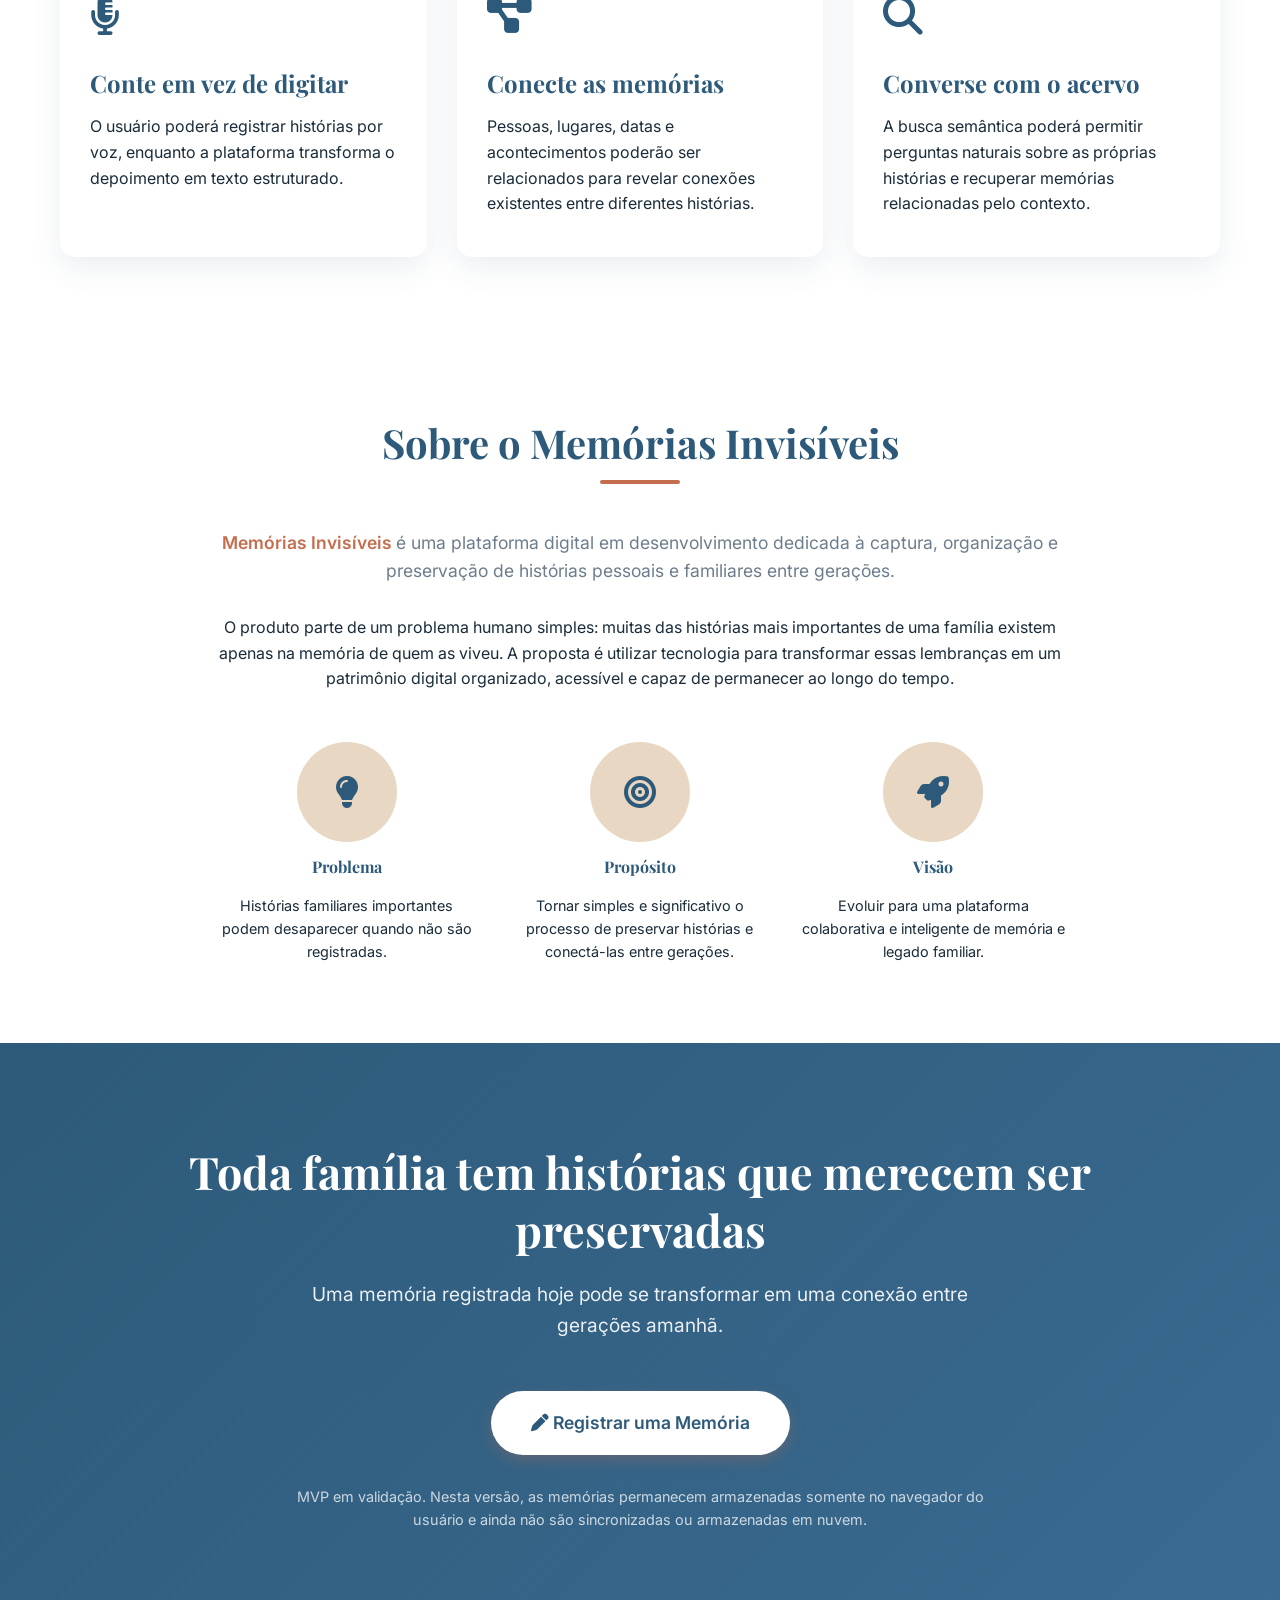
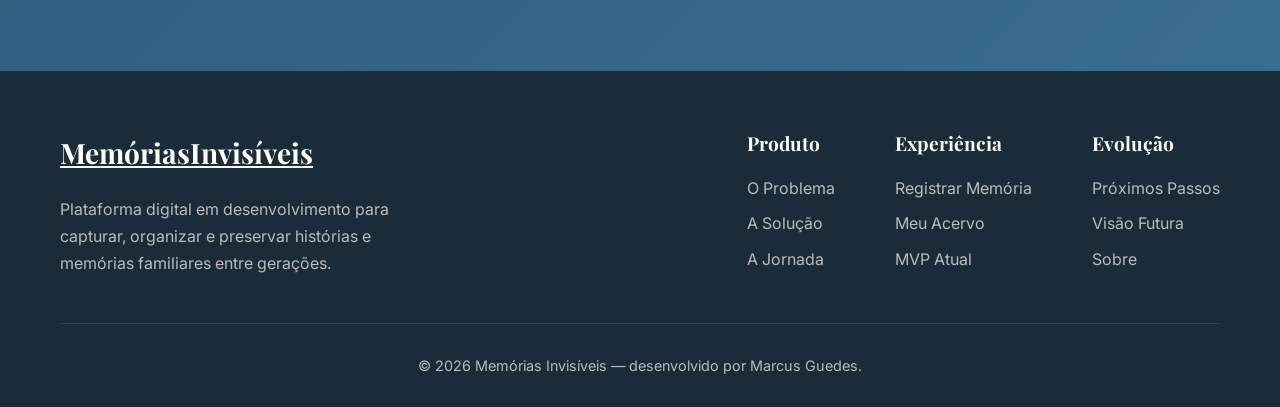
==== commit f57e3f0d: "Update index.html" ====
--- a/index.html
+++ b/index.html
@@ -1,4 +1,4 @@
-<!DOCTYPE html>
+<!DOCTYPE html> 
 <html lang="pt-BR">
 
 <head>
--- a/style.css
+++ b/style.css
@@ -1,233 +1,1804 @@
+:root {
+    --primary: #2D5A7A;
+    --primary-light: #3A6B91;
+    --secondary: #E8D7C2;
+    --accent: #C56E4F;
+    --accent-light: #D88A6A;
+    --light: #F9F5F0;
+    --dark: #1A2C3A;
+    --gray: #6D7D8B;
+    --transition: all 0.4s cubic-bezier(0.175, 0.885, 0.32, 1.1);
+    --shadow: 0 10px 30px rgba(45, 90, 122, 0.1);
+    --shadow-hover: 0 15px 40px rgba(45, 90, 122, 0.2);
+}
+
+
 /* ==========================================================
-   HEADER — AJUSTE DESKTOP / FASE 6
+   RESET
 ========================================================== */
 
-@media (min-width: 993px) {
-
-    header {
-        min-height: 78px;
-    }
-
-    header.scrolled {
-        padding: 0;
-    }
+* {
+    margin: 0;
+    padding: 0;
+    box-sizing: border-box;
+}
+
+
+html {
+    scroll-behavior: smooth;
+}
+
+
+body {
+    font-family: 'Inter', sans-serif;
+    line-height: 1.6;
+    color: var(--dark);
+    background-color: var(--light);
+    overflow-x: hidden;
+}
+
+
+h1,
+h2,
+h3,
+h4 {
+    font-family: 'Playfair Display', serif;
+    font-weight: 700;
+    line-height: 1.3;
+    margin-bottom: 1rem;
+}
+
+
+button,
+input,
+select,
+textarea {
+    font: inherit;
+}
+
+
+button {
+    cursor: pointer;
+}
+
+
+img {
+    max-width: 100%;
+    display: block;
+}
+
+
+.container {
+    width: 100%;
+    max-width: 1200px;
+    margin: 0 auto;
+    padding: 0 20px;
+}
+
+
+section {
+    padding: 80px 0;
+    position: relative;
+}
+
+
+/* ==========================================================
+   HEADER & NAVIGATION
+========================================================== */
+
+header {
+    position: fixed;
+    top: 0;
+    left: 0;
+    width: 100%;
+    z-index: 1000;
+
+    background-color: rgba(249, 245, 240, 0.95);
+
+    backdrop-filter: blur(10px);
+    -webkit-backdrop-filter: blur(10px);
+
+    box-shadow:
+        0 2px 20px
+        rgba(26, 44, 58, 0.05);
+
+    transition: var(--transition);
+}
+
+
+header.scrolled {
+    box-shadow: var(--shadow);
+}
+
+
+.nav-container {
+    max-width: 1380px;
+
+    display: flex;
+
+    justify-content: space-between;
+
+    align-items: center;
+
+    gap: 18px;
+
+    padding: 14px 20px;
+}
+
+
+.logo {
+    flex: 0 0 auto;
+
+    font-family:
+        'Playfair Display',
+        serif;
+
+    font-size: 23px;
+
+    font-weight: 700;
+
+    color: var(--primary);
+
+    text-decoration: none;
+
+    display: flex;
+
+    align-items: center;
+
+    gap: 7px;
+
+    white-space: nowrap;
+}
+
+
+.logo span {
+    color: var(--accent);
+}
+
+
+.logo i {
+    font-size: 19px;
+}
+
+
+.nav-links {
+    flex: 1;
+
+    display: flex;
+
+    align-items: center;
+
+    justify-content: flex-end;
+
+    gap: 16px;
+
+    min-width: 0;
+}
+
+
+.nav-links a {
+    text-decoration: none;
+
+    color: var(--dark);
+
+    font-weight: 500;
+
+    transition: var(--transition);
+
+    position: relative;
+}
+
+
+.nav-links > a {
+    flex: 0 0 auto;
+
+    white-space: nowrap;
+
+    font-size: 0.84rem;
+
+    line-height: 1.2;
+}
+
+
+.nav-links a:hover {
+    color: var(--accent);
+}
+
+
+.nav-links a::after {
+    content: '';
+
+    position: absolute;
+
+    width: 0;
+
+    height: 2px;
+
+    background: var(--accent);
+
+    bottom: -5px;
+
+    left: 0;
+
+    transition: var(--transition);
+}
+
+
+.nav-links a:hover::after {
+    width: 100%;
+}
+
+
+#miFamilyNavLink {
+    white-space: nowrap;
+}
+
+
+/* ==========================================================
+   AUTH AREA
+========================================================== */
+
+#miAuthSlot {
+    flex: 0 0 auto;
+
+    display: flex;
+
+    align-items: center;
+
+    min-width: 0;
+}
+
+
+.mi-auth-user {
+    display: flex !important;
+
+    flex-direction: row !important;
+
+    align-items: center !important;
+
+    gap: 7px !important;
+
+    white-space: nowrap;
+
+    font-size: 0.78rem !important;
+}
+
+
+.mi-auth-user-text {
+    max-width: 145px;
+
+    line-height: 1.08 !important;
+
+    overflow: hidden;
+}
+
+
+.mi-auth-user-text > span,
+.mi-auth-user-text > strong,
+.mi-auth-user-text small {
+    display: block;
+
+    overflow: hidden;
+
+    text-overflow: ellipsis;
+
+    white-space: nowrap;
+}
+
+
+.mi-auth-user-text small {
+    font-size: 0.64rem !important;
+
+    color: var(--gray);
+}
+
+
+.mi-auth-logout {
+    flex: 0 0 auto;
+
+    padding: 6px 10px !important;
+
+    border: none;
+
+    border-radius: 50px;
+
+    background: var(--secondary);
+
+    color: var(--primary);
+
+    font-size: 0.75rem !important;
+
+    font-weight: 600;
+
+    transition: var(--transition);
+}
+
+
+.mi-auth-logout:hover {
+    background: #dfc6a9;
+}
+
+
+.mi-auth-trigger {
+    padding: 8px 12px !important;
+
+    font-size: 0.8rem !important;
+}
+
+
+/* ==========================================================
+   BUTTONS
+========================================================== */
+
+.cta-button {
+    background: var(--accent);
+
+    color: white;
+
+    border: none;
+
+    padding: 14px 30px;
+
+    border-radius: 50px;
+
+    font-weight: 600;
+
+    font-size: 16px;
+
+    cursor: pointer;
+
+    transition: var(--transition);
+
+    text-decoration: none;
+
+    display: inline-block;
+
+    box-shadow:
+        0 5px 15px
+        rgba(197, 110, 79, 0.3);
+}
+
+
+.cta-button:hover {
+    background: var(--accent-light);
+
+    transform: translateY(-3px);
+
+    box-shadow:
+        0 8px 20px
+        rgba(197, 110, 79, 0.4);
+}
+
+
+/* CTA DO HEADER */
+
+.nav-links > .cta-button {
+    flex: 0 0 auto;
+
+    padding: 9px 15px;
+
+    font-size: 0.78rem;
+
+    white-space: nowrap;
+
+    line-height: 1.2;
+
+    box-shadow:
+        0 4px 12px
+        rgba(197, 110, 79, 0.24);
+}
+
+
+.nav-links > .cta-button:hover {
+    transform: translateY(-2px);
+}
+
+
+/* ==========================================================
+   MOBILE MENU
+========================================================== */
+
+.mobile-menu-btn {
+    display: none;
+
+    font-size: 24px;
+
+    background: none;
+
+    border: none;
+
+    color: var(--primary);
+
+    cursor: pointer;
+}
+
+
+/* ==========================================================
+   HERO SECTION
+========================================================== */
+
+.hero {
+    padding-top: 145px;
+
+    padding-bottom: 100px;
+
+    background:
+        linear-gradient(
+            135deg,
+            rgba(249, 245, 240, 0.9) 0%,
+            rgba(232, 215, 194, 0.7) 100%
+        );
+
+    position: relative;
+
+    overflow: hidden;
+}
+
+
+.hero::before {
+    content: '';
+
+    position: absolute;
+
+    top: 0;
+
+    left: 0;
+
+    width: 100%;
+
+    height: 100%;
+
+    background-image:
+        url(
+            '[data-uri]'
+        );
+
+    background-size: 100px;
+
+    opacity: 0.5;
+}
+
+
+.hero-content {
+    display: flex;
+
+    align-items: center;
+
+    gap: 60px;
+}
+
+
+.hero-text {
+    flex: 1;
+}
+
+
+.hero-image {
+    flex: 1;
+
+    position: relative;
+}
+
+
+.hero-image img {
+    width: 100%;
+
+    border-radius: 20px;
+
+    box-shadow: var(--shadow);
+
+    transition: var(--transition);
+}
+
+
+.hero h1 {
+    font-size: 3.5rem;
+
+    color: var(--primary);
+
+    margin-bottom: 1.5rem;
+}
+
+
+.hero p {
+    font-size: 1.2rem;
+
+    color: var(--gray);
+
+    margin-bottom: 2.5rem;
+
+    max-width: 600px;
+}
+
+
+.highlight {
+    color: var(--accent);
+
+    font-weight: 600;
+}
+
+
+/* ==========================================================
+   STATS SECTION
+========================================================== */
+
+.stats {
+    background-color: white;
+
+    padding: 60px 0;
+
+    box-shadow:
+        inset 0 5px 15px
+        rgba(0, 0, 0, 0.03);
+}
+
+
+.stats-container {
+    display: flex;
+
+    justify-content: space-around;
+
+    text-align: center;
+}
+
+
+.stat-item {
+    flex: 1;
+}
+
+
+.stat-number {
+    font-size: 3rem;
+
+    font-weight: 700;
+
+    color: var(--primary);
+
+    font-family:
+        'Playfair Display',
+        serif;
+
+    margin-bottom: 10px;
+}
+
+
+.stat-label {
+    font-size: 1.1rem;
+
+    color: var(--gray);
+
+    max-width: 200px;
+
+    margin: 0 auto;
+}
+
+
+/* ==========================================================
+   SECTION TITLES
+========================================================== */
+
+.section-title {
+    text-align: center;
+
+    font-size: 2.5rem;
+
+    color: var(--primary);
+
+    margin-bottom: 60px;
+
+    position: relative;
+}
+
+
+.section-title::after {
+    content: '';
+
+    position: absolute;
+
+    width: 80px;
+
+    height: 4px;
+
+    background: var(--accent);
+
+    bottom: -15px;
+
+    left: 50%;
+
+    transform: translateX(-50%);
+
+    border-radius: 2px;
+}
+
+
+.section-intro {
+    text-align: center;
+
+    max-width: 820px;
+
+    margin: -25px auto 50px;
+
+    color: var(--gray);
+
+    font-size: 1.08rem;
+}
+
+
+/* ==========================================================
+   PROBLEM SECTION
+========================================================== */
+
+.problem {
+    background-color: var(--light);
+}
+
+
+.problem-content {
+    display: flex;
+
+    align-items: center;
+
+    gap: 60px;
+}
+
+
+.problem-text {
+    flex: 1;
+}
+
+
+.problem-visual {
+    flex: 1;
+
+    position: relative;
+}
+
+
+.fading-image {
+    width: 100%;
+
+    border-radius: 15px;
+
+    box-shadow: var(--shadow);
+
+    filter: grayscale(30%);
+
+    opacity: 0.9;
+}
+
+
+.fading-overlay {
+    position: absolute;
+
+    top: 0;
+
+    left: 0;
+
+    width: 100%;
+
+    height: 100%;
+
+    background:
+        linear-gradient(
+            to top,
+            rgba(249, 245, 240, 1) 0%,
+            transparent 50%
+        );
+
+    border-radius: 15px;
+}
+
+
+/* ==========================================================
+   SOLUTION SECTION
+========================================================== */
+
+.solution {
+    background-color: white;
+}
+
+
+.solution-cards {
+    display: grid;
+
+    grid-template-columns:
+        repeat(
+            auto-fit,
+            minmax(300px, 1fr)
+        );
+
+    gap: 30px;
+
+    margin-top: 50px;
+}
+
+
+.card {
+    background: white;
+
+    border-radius: 15px;
+
+    padding: 40px 30px;
+
+    box-shadow: var(--shadow);
+
+    transition: var(--transition);
+
+    border-top:
+        5px solid
+        var(--accent);
+}
+
+
+.card:hover {
+    transform: translateY(-10px);
+
+    box-shadow: var(--shadow-hover);
+}
+
+
+.card-icon {
+    font-size: 2.5rem;
+
+    color: var(--primary);
+
+    margin-bottom: 20px;
+}
+
+
+.card h3 {
+    color: var(--primary);
+
+    font-size: 1.5rem;
+
+    margin-bottom: 15px;
+}
+
+
+/* ==========================================================
+   MVP — REGISTRAR UMA MEMÓRIA
+========================================================== */
+
+.memory-experience {
+    background:
+        linear-gradient(
+            135deg,
+            rgba(232, 215, 194, 0.35),
+            rgba(249, 245, 240, 0.95)
+        );
+}
+
+
+.memory-layout {
+    display: grid;
+
+    grid-template-columns:
+        minmax(0, 1fr)
+        minmax(0, 0.9fr);
+
+    gap: 40px;
+
+    align-items: start;
+}
+
+
+.memory-panel {
+    background: white;
+
+    border-radius: 22px;
+
+    padding: 36px;
+
+    box-shadow: var(--shadow);
+}
+
+
+.memory-panel-header {
+    margin-bottom: 30px;
+}
+
+
+.memory-panel-header h3 {
+    color: var(--primary);
+
+    font-size: 1.8rem;
+
+    margin-bottom: 10px;
+}
+
+
+.memory-panel-header p {
+    color: var(--gray);
+}
+
+
+.memory-form {
+    display: grid;
+
+    gap: 22px;
+}
+
+
+.form-grid {
+    display: grid;
+
+    grid-template-columns:
+        repeat(
+            2,
+            minmax(0, 1fr)
+        );
+
+    gap: 20px;
+}
+
+
+.form-group {
+    display: flex;
+
+    flex-direction: column;
+
+    gap: 8px;
+}
+
+
+.form-group.full-width {
+    grid-column: 1 / -1;
+}
+
+
+.form-group label {
+    font-weight: 600;
+
+    color: var(--dark);
+}
+
+
+.form-group small {
+    color: var(--gray);
+
+    font-size: 0.84rem;
+}
+
+
+.form-control {
+    width: 100%;
+
+    border:
+        1px solid
+        rgba(45, 90, 122, 0.18);
+
+    background: #fff;
+
+    color: var(--dark);
+
+    border-radius: 12px;
+
+    padding: 13px 15px;
+
+    outline: none;
+
+    transition: var(--transition);
+}
+
+
+.form-control:focus {
+    border-color: var(--accent);
+
+    box-shadow:
+        0 0 0 4px
+        rgba(197, 110, 79, 0.1);
+}
+
+
+textarea.form-control {
+    min-height: 170px;
+
+    resize: vertical;
+}
+
+
+.form-actions {
+    display: flex;
+
+    flex-wrap: wrap;
+
+    gap: 14px;
+
+    align-items: center;
+
+    margin-top: 4px;
+}
+
+
+.secondary-button {
+    background: transparent;
+
+    color: var(--primary);
+
+    border:
+        1px solid
+        rgba(45, 90, 122, 0.3);
+
+    padding: 13px 24px;
+
+    border-radius: 50px;
+
+    font-weight: 600;
+
+    transition: var(--transition);
+}
+
+
+.secondary-button:hover {
+    background:
+        rgba(45, 90, 122, 0.06);
+
+    border-color: var(--primary);
+
+    transform: translateY(-2px);
+}
+
+
+.prompt-box {
+    background: var(--light);
+
+    border-left:
+        4px solid
+        var(--accent);
+
+    border-radius: 12px;
+
+    padding: 20px;
+
+    margin-bottom: 25px;
+}
+
+
+.prompt-label {
+    display: block;
+
+    font-size: 0.8rem;
+
+    text-transform: uppercase;
+
+    letter-spacing: 0.08em;
+
+    font-weight: 700;
+
+    color: var(--accent);
+
+    margin-bottom: 8px;
+}
+
+
+.prompt-text {
+    font-family:
+        'Playfair Display',
+        serif;
+
+    font-size: 1.2rem;
+
+    color: var(--primary);
+
+    line-height: 1.5;
+}
+
+
+.memory-helper {
+    display: grid;
+
+    gap: 18px;
+}
+
+
+.helper-card {
+    display: flex;
+
+    gap: 16px;
+
+    align-items: flex-start;
+
+    padding: 20px;
+
+    background: var(--light);
+
+    border-radius: 14px;
+}
+
+
+.helper-icon {
+    width: 44px;
+
+    height: 44px;
+
+    flex: 0 0 44px;
+
+    display: flex;
+
+    align-items: center;
+
+    justify-content: center;
+
+    border-radius: 50%;
+
+    background: var(--secondary);
+
+    color: var(--primary);
+
+    font-size: 1.1rem;
+}
+
+
+.helper-card h4 {
+    color: var(--primary);
+
+    margin-bottom: 5px;
+
+    font-size: 1rem;
+}
+
+
+.helper-card p {
+    color: var(--gray);
+
+    font-size: 0.92rem;
+}
+
+
+/* ==========================================================
+   MVP — FEEDBACK
+========================================================== */
+
+.form-message {
+    display: none;
+
+    margin-top: 15px;
+
+    padding: 14px 16px;
+
+    border-radius: 10px;
+
+    font-size: 0.92rem;
+}
+
+
+.form-message.is-visible {
+    display: block;
+}
+
+
+.form-message.success {
+    background:
+        rgba(56, 142, 60, 0.1);
+
+    color: #2e6f32;
+
+    border:
+        1px solid
+        rgba(56, 142, 60, 0.2);
+}
+
+
+.form-message.error {
+    background:
+        rgba(183, 28, 28, 0.08);
+
+    color: #8f1d1d;
+
+    border:
+        1px solid
+        rgba(183, 28, 28, 0.18);
+}
+
+
+/* ==========================================================
+   MVP — ACERVO
+========================================================== */
+
+.memory-archive {
+    background: white;
+}
+
+
+.archive-toolbar {
+    display: grid;
+
+    grid-template-columns:
+        minmax(0, 1.5fr)
+        minmax(180px, 0.7fr);
+
+    gap: 18px;
+
+    margin-bottom: 30px;
+}
+
+
+.search-wrapper {
+    position: relative;
+}
+
+
+.search-wrapper i {
+    position: absolute;
+
+    top: 50%;
+
+    left: 16px;
+
+    transform:
+        translateY(-50%);
+
+    color: var(--gray);
+
+    pointer-events: none;
+}
+
+
+.search-wrapper .form-control {
+    padding-left: 44px;
+}
+
+
+.archive-summary {
+    display: flex;
+
+    justify-content: space-between;
+
+    align-items: center;
+
+    gap: 20px;
+
+    margin-bottom: 25px;
+
+    color: var(--gray);
+}
+
+
+.memory-count {
+    color: var(--primary);
+
+    font-weight: 700;
+}
+
+
+.archive-grid {
+    display: grid;
+
+    grid-template-columns:
+        repeat(
+            auto-fit,
+            minmax(280px, 1fr)
+        );
+
+    gap: 25px;
+}
+
+
+.memory-card {
+    background: var(--light);
+
+    border-radius: 18px;
+
+    padding: 26px;
+
+    box-shadow:
+        0 8px 24px
+        rgba(45, 90, 122, 0.08);
+
+    border:
+        1px solid
+        rgba(45, 90, 122, 0.08);
+
+    transition: var(--transition);
+
+    display: flex;
+
+    flex-direction: column;
+
+    gap: 18px;
+}
+
+
+.memory-card:hover {
+    transform: translateY(-5px);
+
+    box-shadow: var(--shadow-hover);
+}
+
+
+.memory-card-top {
+    display: flex;
+
+    justify-content: space-between;
+
+    gap: 15px;
+
+    align-items: flex-start;
+}
+
+
+.memory-category {
+    display: inline-flex;
+
+    align-items: center;
+
+    width: fit-content;
+
+    padding: 6px 12px;
+
+    border-radius: 50px;
+
+    background: var(--secondary);
+
+    color: var(--primary);
+
+    font-size: 0.78rem;
+
+    font-weight: 700;
+}
+
+
+.memory-period {
+    color: var(--gray);
+
+    font-size: 0.85rem;
+
+    white-space: nowrap;
+}
+
+
+.memory-card h3 {
+    color: var(--primary);
+
+    margin-bottom: 4px;
+
+    font-size: 1.35rem;
+}
+
+
+.memory-person {
+    color: var(--accent);
+
+    font-weight: 600;
+
+    font-size: 0.92rem;
+}
+
+
+.memory-story {
+    color: var(--dark);
+
+    white-space: pre-line;
+}
+
+
+.memory-meta {
+    padding-top: 15px;
+
+    border-top:
+        1px solid
+        rgba(45, 90, 122, 0.1);
+
+    color: var(--gray);
+
+    font-size: 0.82rem;
+}
+
+
+.memory-card-actions {
+    display: flex;
+
+    justify-content: flex-end;
+
+    margin-top: auto;
+}
+
+
+.delete-memory-button {
+    border: none;
+
+    background: transparent;
+
+    color: var(--gray);
+
+    font-size: 0.85rem;
+
+    font-weight: 600;
+
+    padding: 8px 0;
+
+    transition: var(--transition);
+}
+
+
+.delete-memory-button:hover {
+    color: #a43a3a;
+}
+
+
+.empty-state {
+    grid-column: 1 / -1;
+
+    text-align: center;
+
+    background: var(--light);
+
+    border:
+        1px dashed
+        rgba(45, 90, 122, 0.25);
+
+    border-radius: 18px;
+
+    padding: 55px 30px;
+
+    color: var(--gray);
+}
+
+
+.empty-state i {
+    display: block;
+
+    color: var(--secondary);
+
+    font-size: 3rem;
+
+    margin-bottom: 18px;
+}
+
+
+.empty-state h3 {
+    color: var(--primary);
+
+    margin-bottom: 8px;
+}
+
+
+/* ==========================================================
+   CTA SECTION
+========================================================== */
+
+.cta-section {
+    background:
+        linear-gradient(
+            135deg,
+            var(--primary) 0%,
+            var(--primary-light) 100%
+        );
+
+    color: white;
+
+    text-align: center;
+
+    padding: 100px 0;
+}
+
+
+.cta-section h2 {
+    font-size: 2.8rem;
+
+    margin-bottom: 20px;
+
+    color: white;
+}
+
+
+.cta-section p {
+    font-size: 1.2rem;
+
+    max-width: 700px;
+
+    margin: 0 auto 40px;
+
+    opacity: 0.9;
+}
+
+
+.cta-section .cta-button {
+    background: white;
+
+    color: var(--primary);
+
+    font-size: 1.1rem;
+
+    padding: 18px 40px;
+}
+
+
+.cta-section .cta-button:hover {
+    background: var(--secondary);
+
+    color: var(--dark);
+}
+
+
+/* ==========================================================
+   FOOTER
+========================================================== */
+
+footer {
+    background-color: var(--dark);
+
+    color: white;
+
+    padding: 60px 0 30px;
+}
+
+
+.footer-content {
+    display: flex;
+
+    justify-content: space-between;
+
+    margin-bottom: 40px;
+}
+
+
+.footer-logo {
+    font-family:
+        'Playfair Display',
+        serif;
+
+    font-size: 28px;
+
+    font-weight: 700;
+
+    color: white;
+
+    margin-bottom: 20px;
+
+    display: inline-block;
+}
+
+
+.footer-links {
+    display: flex;
+
+    gap: 60px;
+}
+
+
+.footer-column h4 {
+    color: white;
+
+    margin-bottom: 20px;
+
+    font-size: 1.2rem;
+}
+
+
+.footer-column a {
+    color: #bbb;
+
+    text-decoration: none;
+
+    display: block;
+
+    margin-bottom: 10px;
+
+    transition: var(--transition);
+}
+
+
+.footer-column a:hover {
+    color: white;
+
+    transform:
+        translateX(5px);
+}
+
+
+.copyright {
+    text-align: center;
+
+    padding-top: 30px;
+
+    border-top:
+        1px solid
+        rgba(255, 255, 255, 0.1);
+
+    color: #bbb;
+
+    font-size: 0.9rem;
+}
+
+
+/* ==========================================================
+   RESPONSIVE — NOTEBOOK / DESKTOP MENOR
+========================================================== */
+
+@media (
+    min-width: 993px
+)
+and (
+    max-width: 1250px
+) {
 
     .nav-container {
-        max-width: 1380px;
-        padding: 14px 22px;
-        gap: 22px;
-    }
+        gap: 10px;
+
+        padding-left: 14px;
+
+        padding-right: 14px;
+    }
+
 
     .logo {
-        flex: 0 0 auto;
-        font-size: 24px;
-        gap: 8px;
-        white-space: nowrap;
-    }
+        font-size: 20px;
+    }
+
 
     .logo i {
-        font-size: 20px;
-    }
+        font-size: 17px;
+    }
+
 
     .nav-links {
-        flex: 1;
-        display: flex;
-        align-items: center;
-        justify-content: flex-end;
-        gap: 20px;
-        min-width: 0;
-    }
+        gap: 10px;
+    }
+
 
     .nav-links > a {
-        flex: 0 0 auto;
-        white-space: nowrap;
-        font-size: 0.9rem;
-        line-height: 1.2;
-    }
-
-    .nav-links > a::after {
-        bottom: -4px;
-    }
-
-    /* Minha Família */
-    #miFamilyNavLink {
-        white-space: nowrap;
-    }
-
-    /* Área de autenticação */
-    #miAuthSlot {
-        flex: 0 0 auto;
-        display: flex;
-        align-items: center;
-        min-width: 0;
-    }
+        font-size: 0.75rem;
+    }
+
 
     .mi-auth-user {
-        display: flex !important;
-        align-items: center !important;
-        flex-direction: row !important;
-        gap: 8px !important;
-        white-space: nowrap;
-        font-size: 0.82rem !important;
-    }
+        gap: 5px !important;
+
+        font-size:
+            0.72rem !important;
+    }
+
 
     .mi-auth-user-text {
-        max-width: 155px;
-        line-height: 1.1 !important;
-        overflow: hidden;
-    }
-
-    .mi-auth-user-text > span,
-    .mi-auth-user-text > strong {
-        display: block;
-        overflow: hidden;
-        text-overflow: ellipsis;
-        white-space: nowrap;
-    }
+        max-width: 110px;
+    }
+
 
     .mi-auth-user-text small {
-        display: block;
-        overflow: hidden;
-        text-overflow: ellipsis;
-        white-space: nowrap;
-        font-size: 0.67rem !important;
-    }
+        font-size:
+            0.6rem !important;
+    }
+
 
     .mi-auth-logout {
-        flex: 0 0 auto;
-        padding: 7px 11px !important;
-        font-size: 0.78rem !important;
-    }
-
-    .mi-auth-trigger {
-        padding: 8px 13px !important;
-        font-size: 0.82rem !important;
-    }
-
-    /* CTA apenas do header */
+        padding:
+            5px 8px !important;
+
+        font-size:
+            0.7rem !important;
+    }
+
+
     .nav-links > .cta-button {
-        flex: 0 0 auto;
-        padding: 10px 18px;
-        font-size: 0.84rem;
-        white-space: nowrap;
-        line-height: 1.2;
-        box-shadow: 0 4px 12px rgba(197, 110, 79, 0.24);
-    }
-
-    .nav-links > .cta-button:hover {
-        transform: translateY(-2px);
+        padding: 8px 11px;
+
+        font-size: 0.7rem;
     }
 }
 
 
 /* ==========================================================
-   HEADER — NOTEBOOKS E TELAS INTERMEDIÁRIAS
+   RESPONSIVE — TABLET
 ========================================================== */
 
-@media (min-width: 993px) and (max-width: 1250px) {
+@media (max-width: 992px) {
+
+    .hero-content,
+    .problem-content {
+        flex-direction: column;
+
+        text-align: center;
+    }
+
+
+    .hero h1 {
+        font-size: 2.8rem;
+    }
+
+
+    .section-title {
+        font-size: 2.2rem;
+    }
+
+
+    .stats-container {
+        flex-direction: column;
+
+        gap: 40px;
+    }
+
+
+    .memory-layout {
+        grid-template-columns: 1fr;
+    }
+
 
     .nav-container {
-        padding-left: 16px;
-        padding-right: 16px;
-        gap: 14px;
-    }
-
-    .logo {
-        font-size: 21px;
-    }
-
-    .logo i {
-        font-size: 18px;
-    }
-
-    .nav-links {
-        gap: 13px;
-    }
-
-    .nav-links > a {
-        font-size: 0.8rem;
-    }
-
-    .mi-auth-user {
-        font-size: 0.76rem !important;
-        gap: 6px !important;
-    }
-
-    .mi-auth-user-text {
-        max-width: 125px;
-    }
-
-    .mi-auth-user-text small {
-        font-size: 0.62rem !important;
-    }
-
-    .mi-auth-logout {
-        padding: 6px 9px !important;
-        font-size: 0.73rem !important;
-    }
-
-    .nav-links > .cta-button {
-        padding: 9px 14px;
-        font-size: 0.76rem;
-    }
-}
-
-
-/* ==========================================================
-   HEADER — MOBILE
-========================================================== */
-
-@media (max-width: 992px) {
-
-    .nav-container {
-        padding: 16px 20px;
-    }
+        padding:
+            16px 20px;
+    }
+
 
     .logo {
         font-size: 24px;
     }
 
+
+    .nav-links {
+        display: none;
+    }
+
+
     .mobile-menu-btn {
         display: block;
+
         margin-left: auto;
     }
 }
 
 
+/* ==========================================================
+   RESPONSIVE — MOBILE
+========================================================== */
+
 @media (max-width: 768px) {
 
+    .hero h1 {
+        font-size: 2.3rem;
+    }
+
+
+    .hero {
+        padding-top: 120px;
+    }
+
+
+    section {
+        padding: 60px 0;
+    }
+
+
+    .footer-content {
+        flex-direction: column;
+
+        gap: 40px;
+    }
+
+
+    .footer-links {
+        flex-direction: column;
+
+        gap: 30px;
+    }
+
+
+    .form-grid {
+        grid-template-columns: 1fr;
+    }
+
+
+    .memory-panel {
+        padding: 28px 22px;
+    }
+
+
+    .archive-toolbar {
+        grid-template-columns: 1fr;
+    }
+
+
+    .archive-summary {
+        flex-direction: column;
+
+        align-items: flex-start;
+    }
+
+
+    .form-actions {
+        align-items: stretch;
+    }
+
+
+    .form-actions .cta-button,
+    .form-actions .secondary-button {
+        width: 100%;
+
+        text-align: center;
+    }
+
+
     .nav-links {
-        align-items: stretch !important;
-    }
+        align-items:
+            stretch !important;
+    }
+
 
     .nav-links > a {
         width: 100%;
+
         white-space: normal;
     }
+
 
     #miAuthSlot {
         width: 100%;
     }
 
+
     .mi-auth-user {
         width: 100%;
-        flex-direction: column !important;
-        align-items: flex-start !important;
+
+        flex-direction:
+            column !important;
+
+        align-items:
+            flex-start !important;
+
         gap: 10px !important;
     }
+
 
     .mi-auth-user-text {
         max-width: 100%;
     }
 
+
     .mi-auth-logout {
         width: 100%;
+
         text-align: center;
     }
+
 
     .nav-links > .cta-button {
         width: 100%;
+
         text-align: center;
+
         padding: 12px 18px;
     }
 }
+
+
+/* ==========================================================
+   RESPONSIVE — MOBILE PEQUENO
+========================================================== */
+
+@media (max-width: 520px) {
+
+    .container {
+        padding: 0 16px;
+    }
+
+
+    .logo {
+        font-size: 20px;
+    }
+
+
+    .hero h1 {
+        font-size: 2rem;
+    }
+
+
+    .section-title {
+        font-size: 1.9rem;
+    }
+
+
+    .solution-cards,
+    .archive-grid {
+        grid-template-columns: 1fr;
+    }
+
+
+    .memory-card-top {
+        flex-direction: column;
+    }
+
+
+    .memory-panel {
+        border-radius: 16px;
+    }
+}
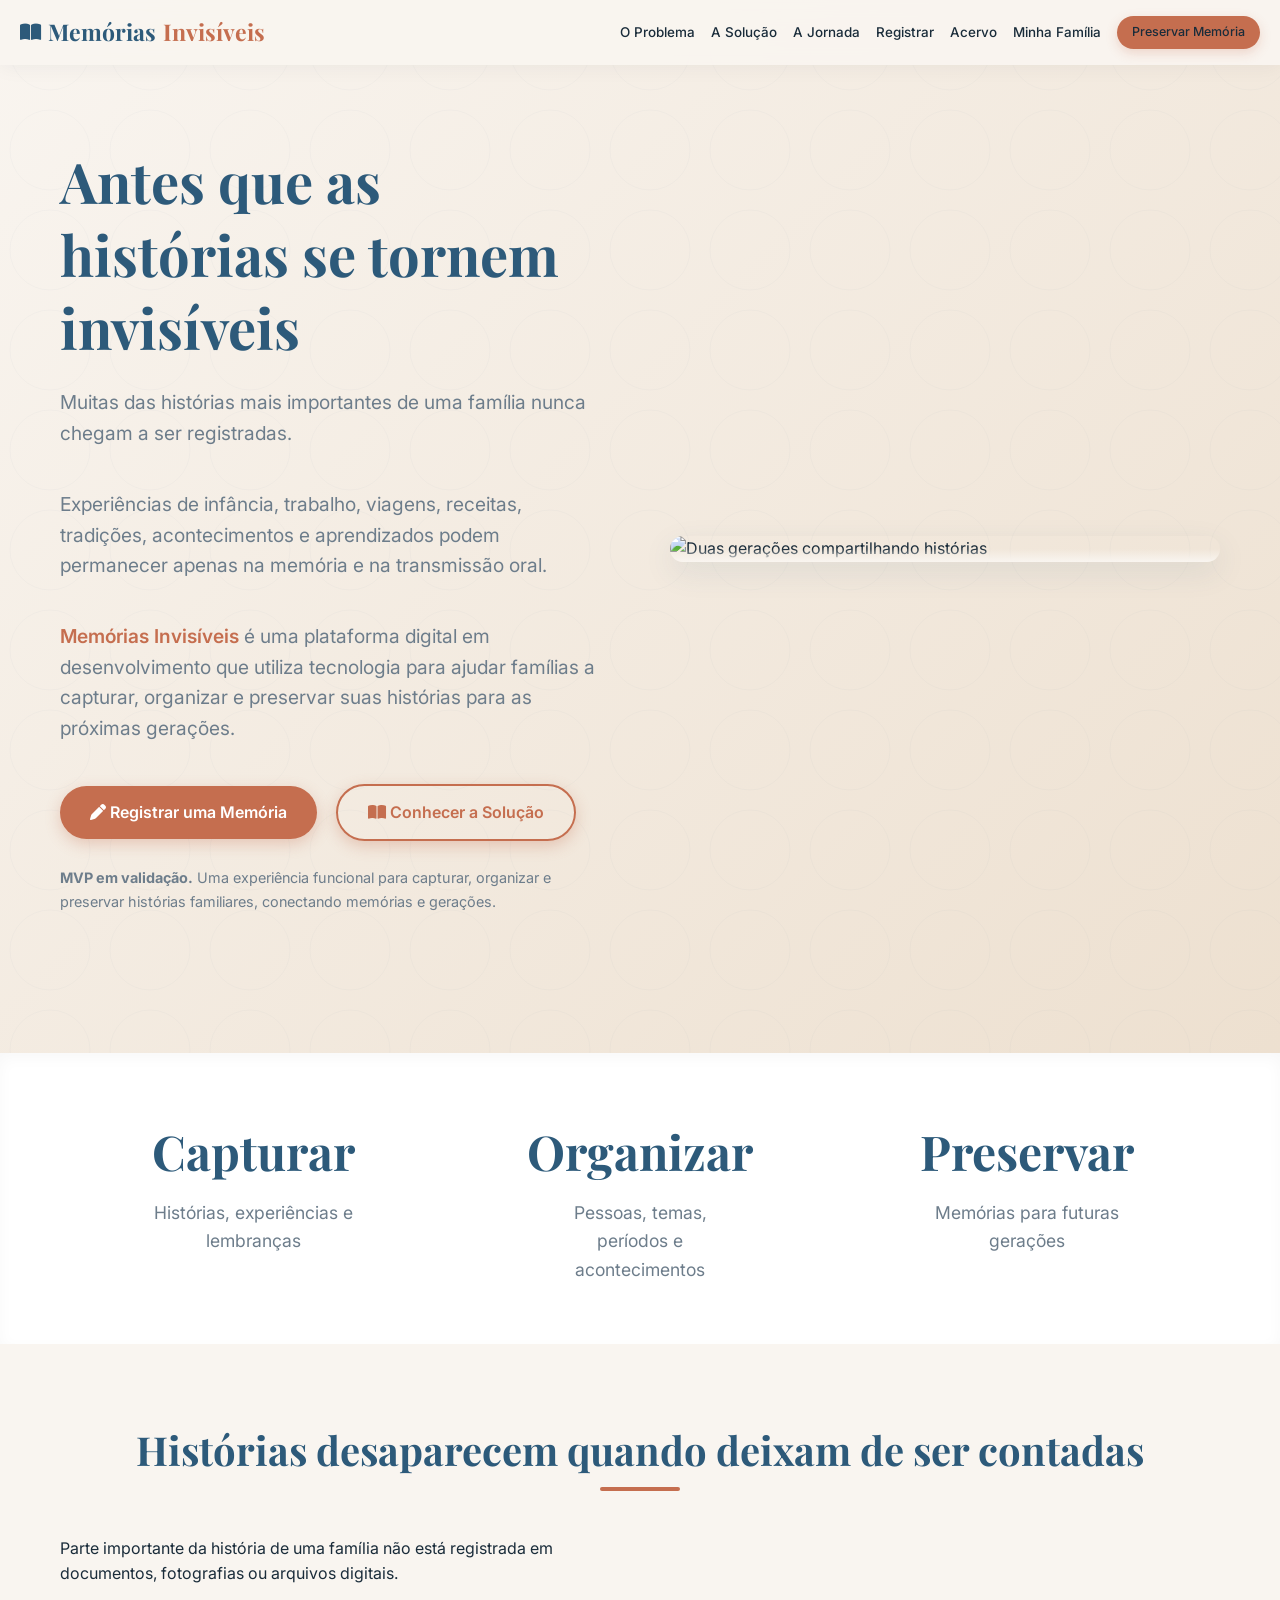
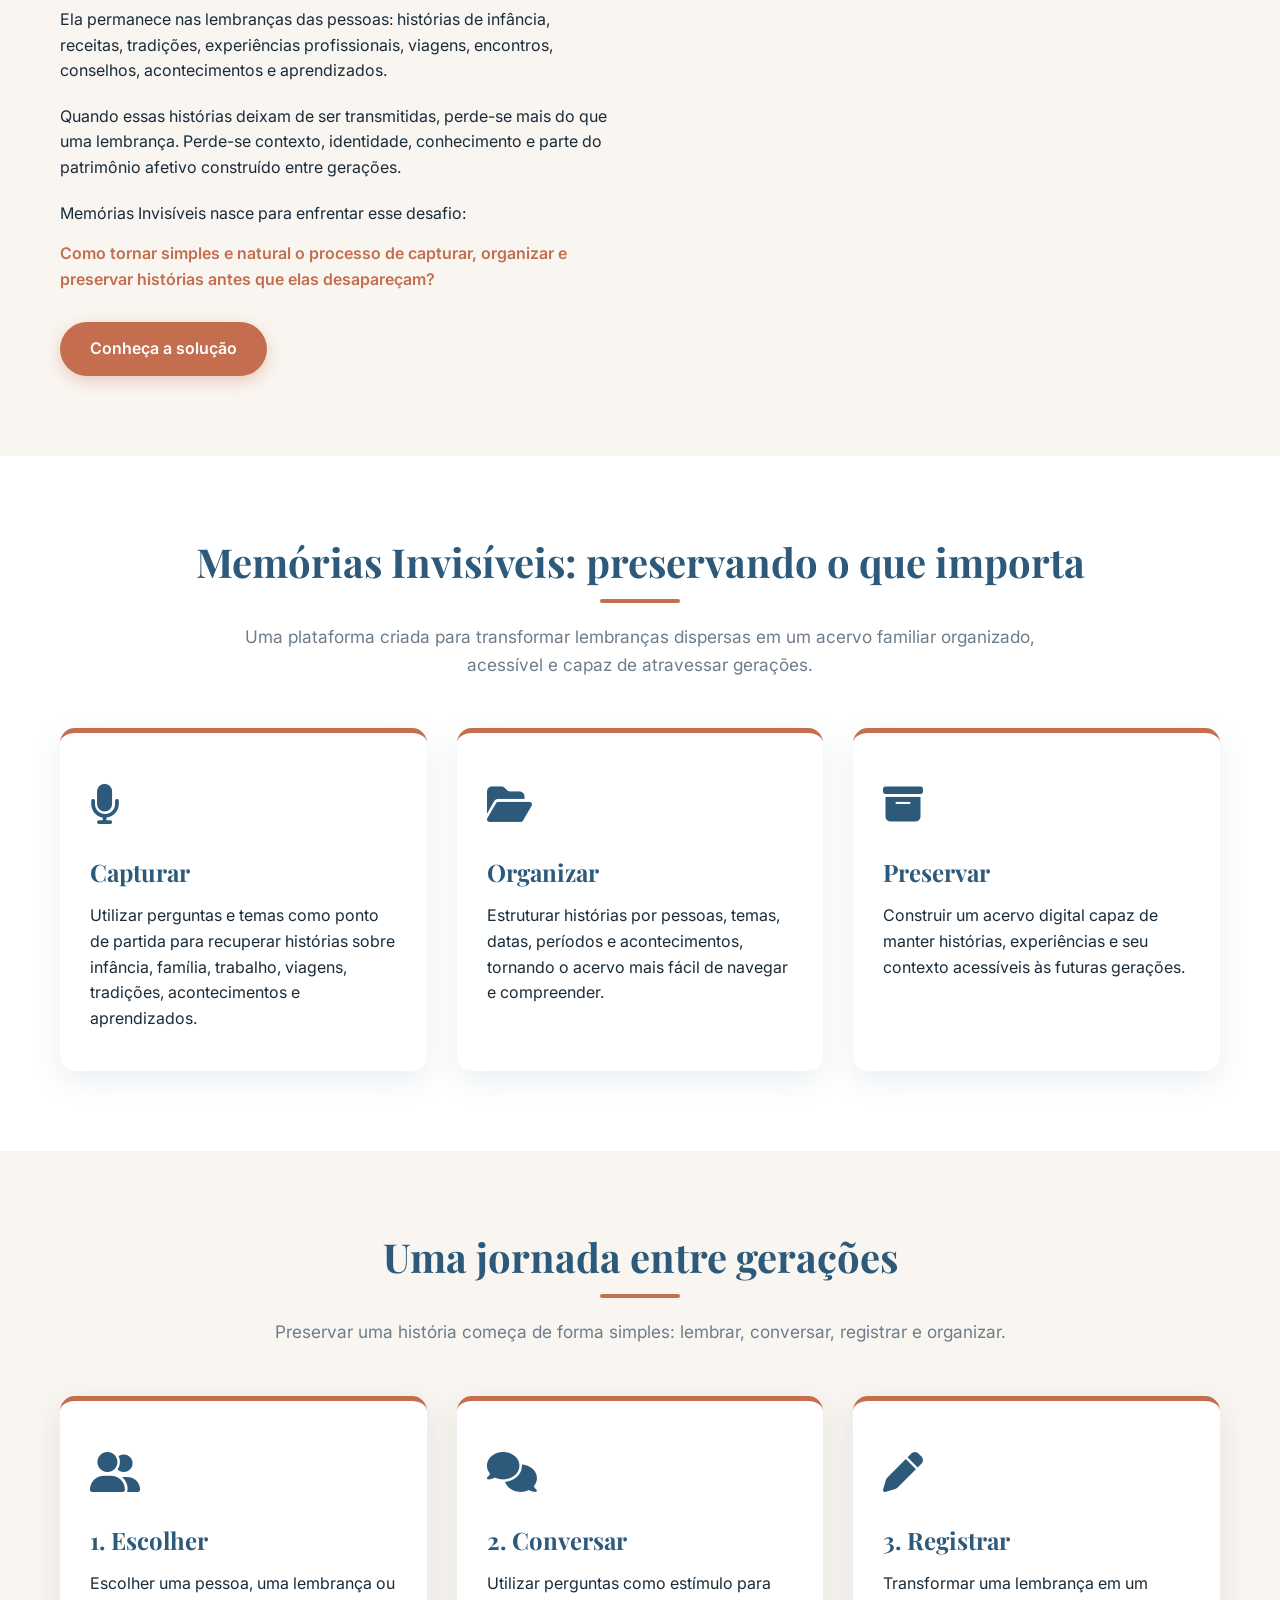
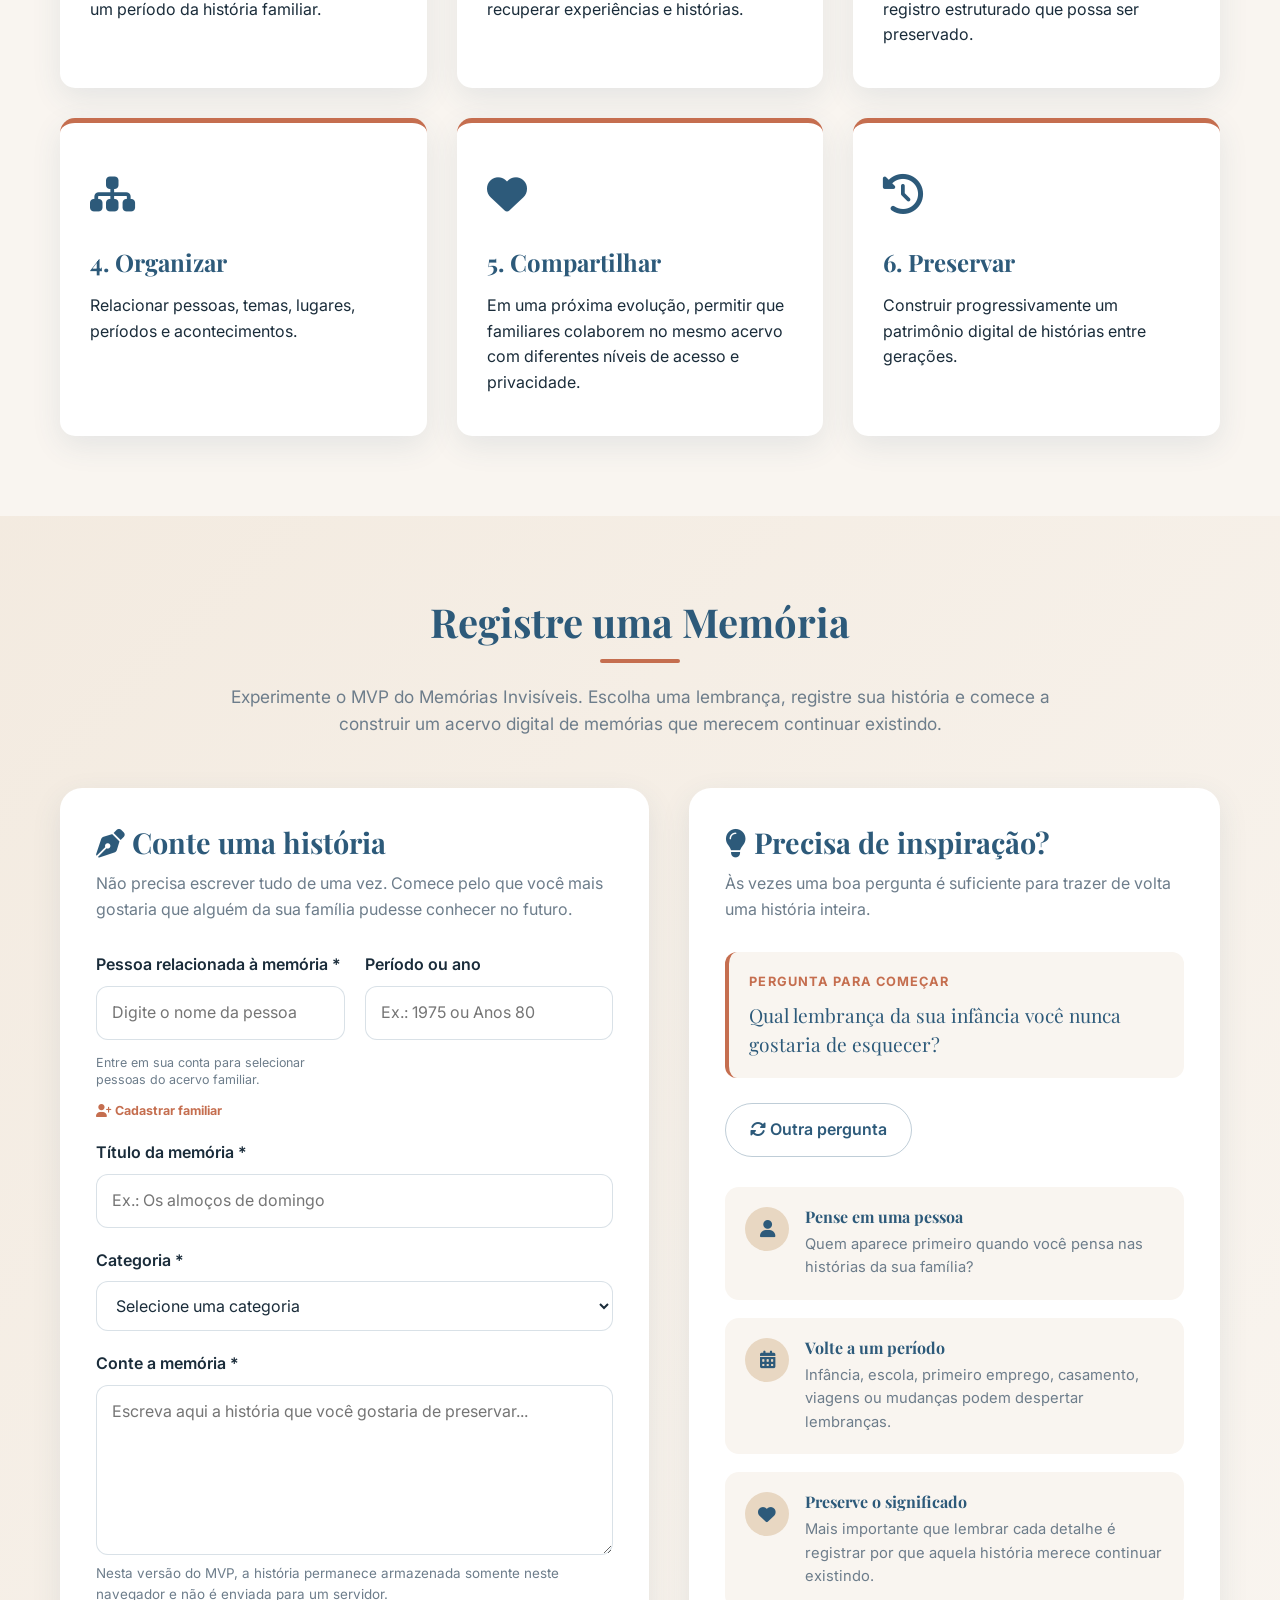
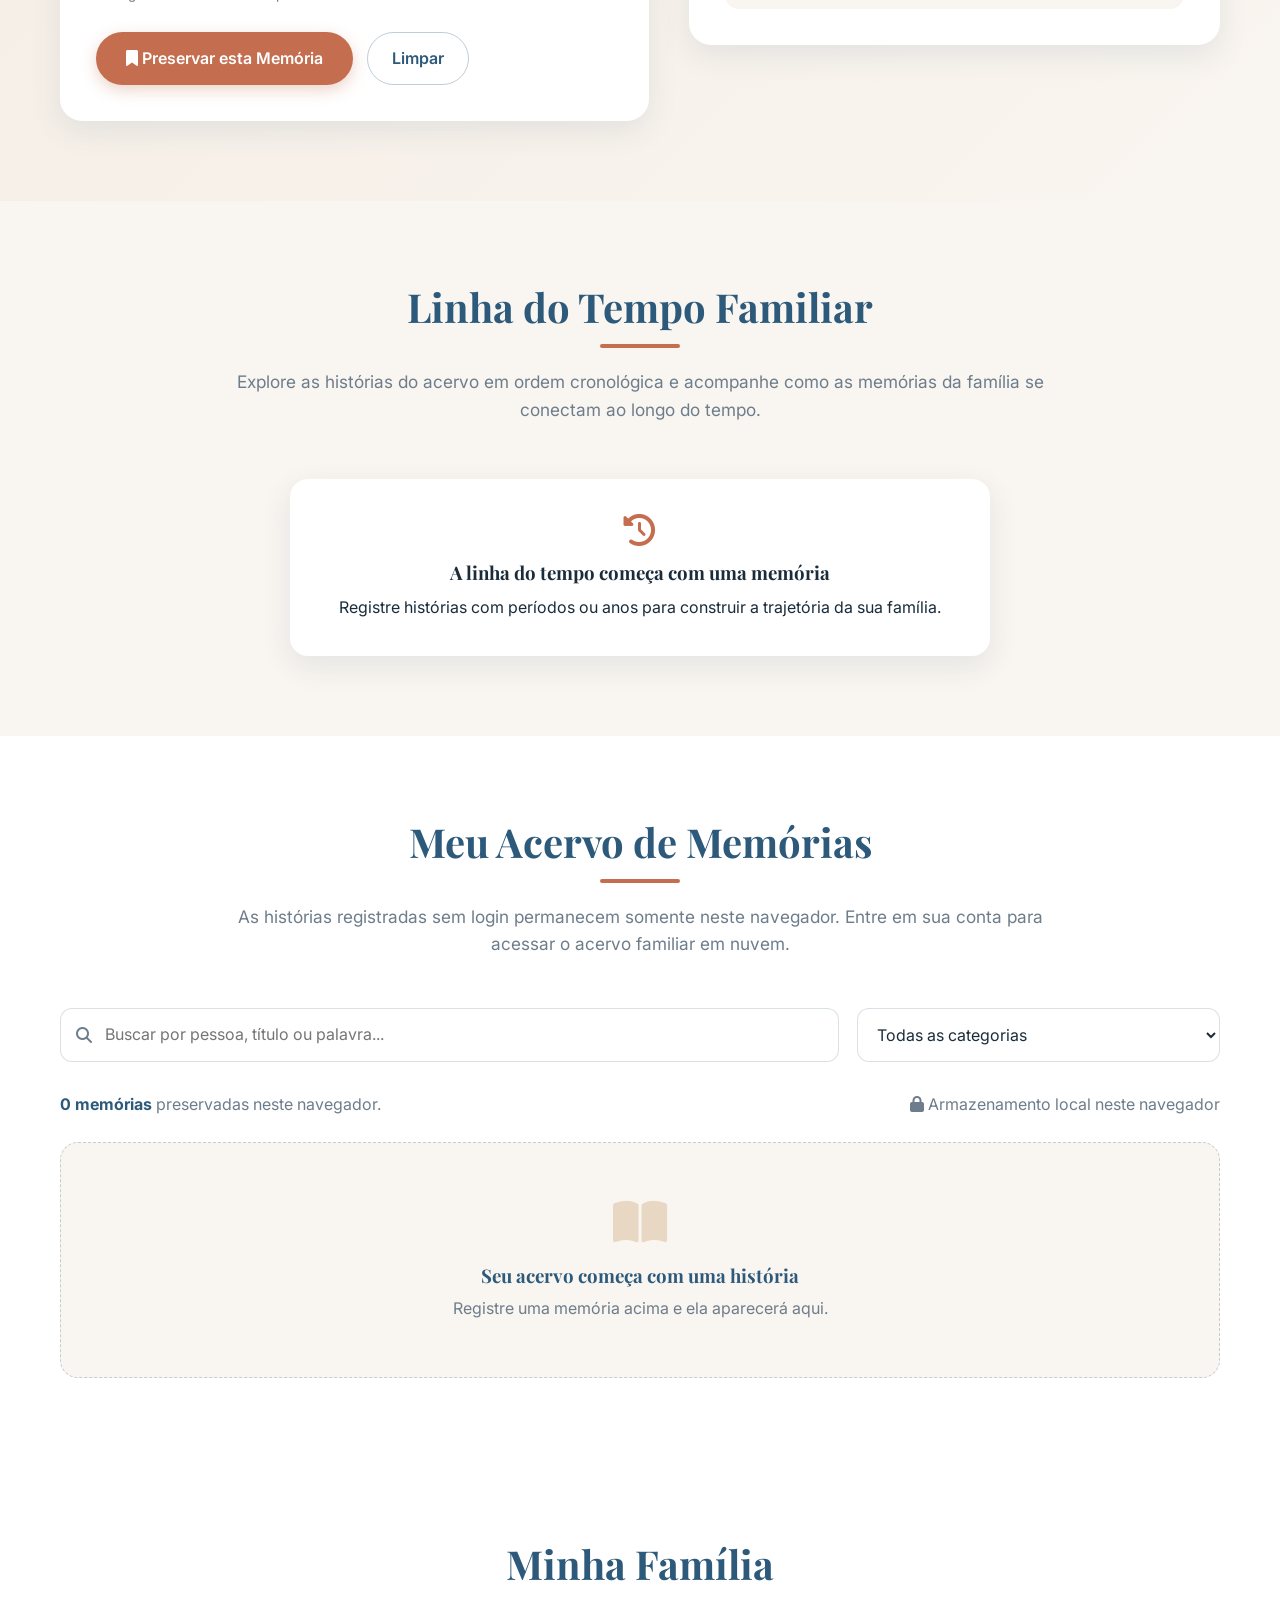
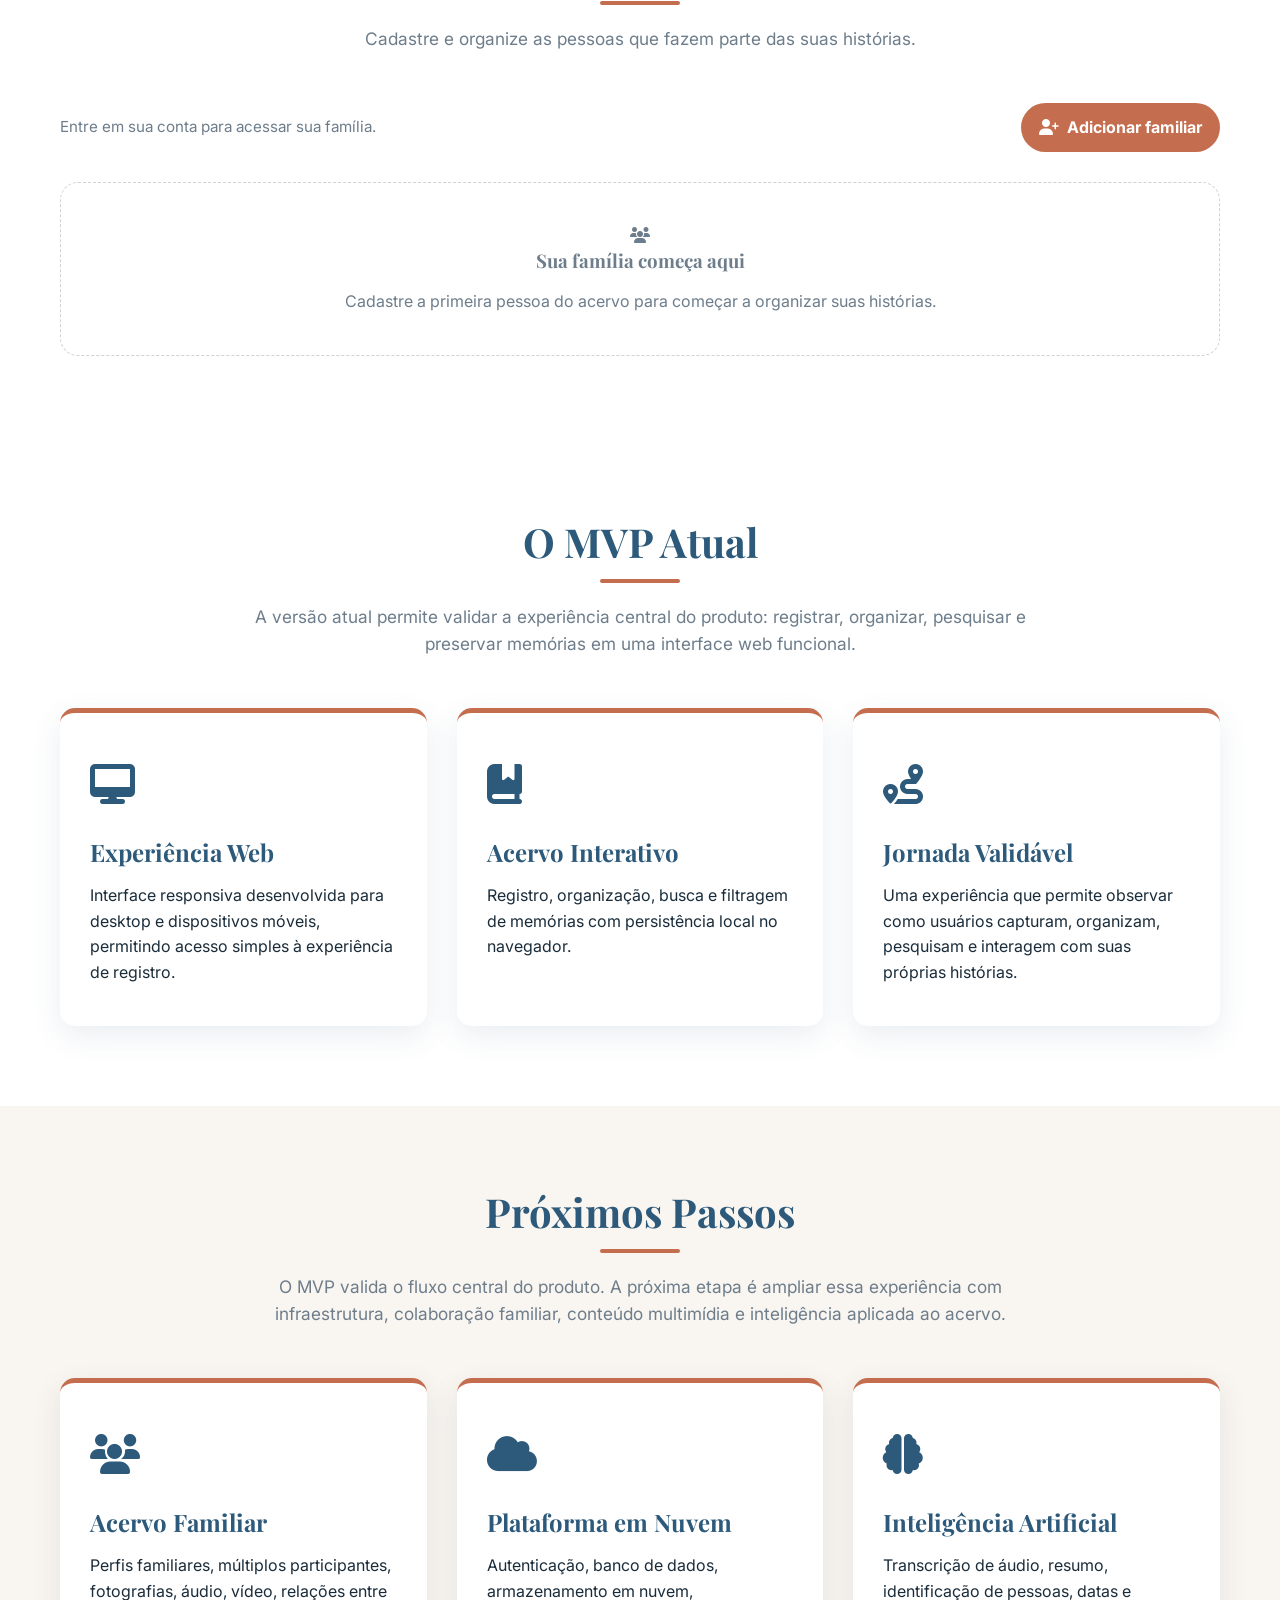
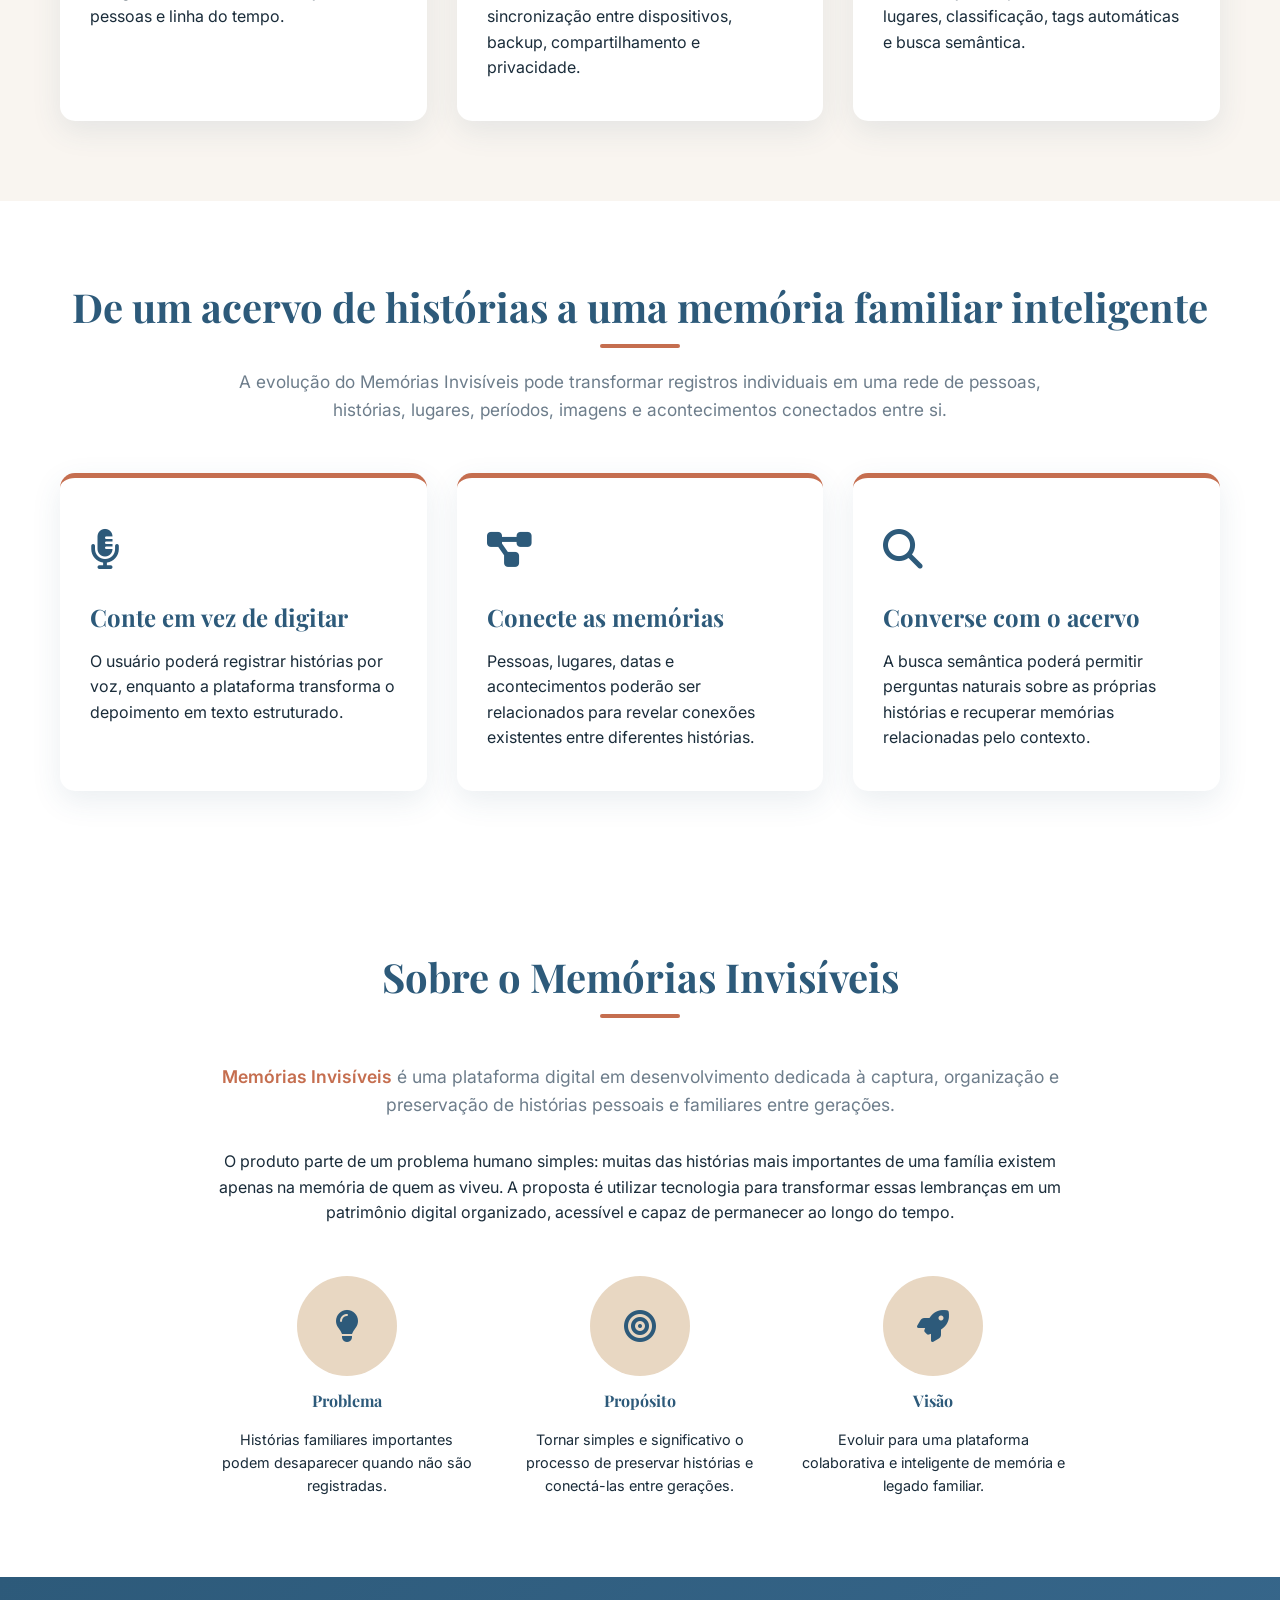
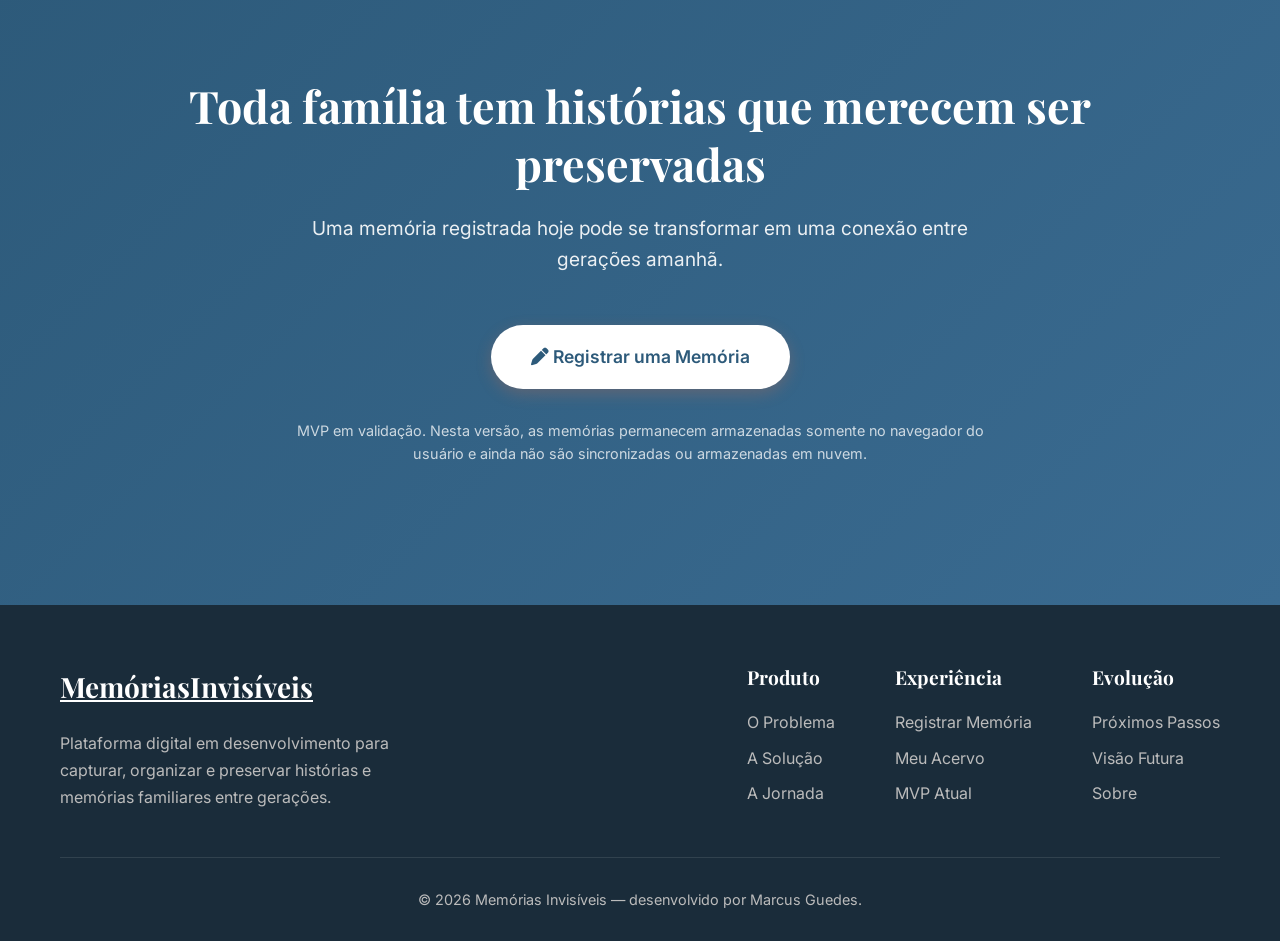
==== commit 85c044eb: "feat: integra timeline ao MVP - fase 8.2" ====
--- a/index.html
+++ b/index.html
@@ -1,1659 +1,786 @@
-<!DOCTYPE html> 
+<!DOCTYPE html>
 <html lang="pt-BR">
-
 <head>
-    <meta charset="UTF-8">
-    <meta name="viewport" content="width=device-width, initial-scale=1.0">
-
-    <meta
-        name="description"
-        content="Memórias Invisíveis — plataforma digital em desenvolvimento para capturar, organizar e preservar histórias e memórias familiares entre gerações."
-    >
-
-    <title>Memórias Invisíveis — Preservando Histórias</title>
-
-    <link rel="preconnect" href="https://fonts.googleapis.com">
-    <link rel="preconnect" href="https://fonts.gstatic.com" crossorigin>
-
-    <link
-        href="https://fonts.googleapis.com/css2?family=Playfair+Display:wght@400;700&family=Inter:wght@300;400;500;600&display=swap"
-        rel="stylesheet"
-    >
-
-    <link
-        rel="stylesheet"
-        href="https://cdnjs.cloudflare.com/ajax/libs/font-awesome/6.4.0/css/all.min.css"
-    >
-
-    <link rel="stylesheet" href="style.css">
+<meta charset="UTF-8">
+<meta name="viewport" content="width=device-width, initial-scale=1.0">
+<meta name="description" content="Memórias Invisíveis — plataforma digital em desenvolvimento para capturar, organizar e preservar histórias e memórias familiares entre gerações.">
+<title>Memórias Invisíveis — Preservando Histórias</title>
+<link rel="preconnect" href="https://fonts.googleapis.com">
+<link rel="preconnect" href="https://fonts.gstatic.com" crossorigin>
+<link href="https://fonts.googleapis.com/css2?family=Playfair+Display:wght@400;700&family=Inter:wght@300;400;500;600&display=swap" rel="stylesheet">
+<link rel="stylesheet" href="https://cdnjs.cloudflare.com/ajax/libs/font-awesome/6.4.0/css/all.min.css">
+<link rel="stylesheet" href="style.css">
 </head>
 
 <body>
 
-    <!-- ======================================================
-         HEADER
-    ======================================================= -->
-
-    <header id="header">
-
-        <div class="container nav-container">
-
-            <a href="#inicio" class="logo">
-                <i class="fas fa-book-open"></i>
-                Memórias<span>Invisíveis</span>
-            </a>
-
-            <button
-                class="mobile-menu-btn"
-                id="mobileMenuBtn"
-                type="button"
-                aria-label="Abrir menu"
-                aria-expanded="false"
-            >
-                <i class="fas fa-bars"></i>
-            </button>
-
-            <nav class="nav-links">
-
-                <a href="#problem">
-                    O Problema
-                </a>
-
-                <a href="#solution">
-                    A Solução
-                </a>
-
-                <a href="#journey">
-                    A Jornada
-                </a>
-
-                <a href="#registrar">
-                    Registrar
-                </a>
-
-                <a href="#acervo">
-                    Acervo
-                </a>
-
-                <a
-                    href="#registrar"
-                    class="cta-button"
-                >
-                    Preservar Memória
-                </a>
-
-            </nav>
-
-        </div>
-
-    </header>
-
-
-    <!-- ======================================================
-         HERO
-    ======================================================= -->
-
-    <section
-        class="hero"
-        id="inicio"
-    >
-
-        <div class="container hero-content">
-
-            <div class="hero-text">
-
-                <h1>
-                    Antes que as histórias se tornem invisíveis
-                </h1>
-
-                <p>
-                    Muitas das histórias mais importantes de uma
-                    família nunca chegam a ser registradas.
-                </p>
-
-                <p>
-                    Experiências de infância, trabalho, viagens,
-                    receitas, tradições, acontecimentos e aprendizados
-                    podem permanecer apenas na memória e na
-                    transmissão oral.
-                </p>
-
-                <p>
-
-                    <span class="highlight">
-                        Memórias Invisíveis
-                    </span>
-
-                    é uma plataforma digital em desenvolvimento que
-                    utiliza tecnologia para ajudar famílias a capturar,
-                    organizar e preservar suas histórias para as
-                    próximas gerações.
-
-                </p>
-
-                <div style="margin-top: 40px;">
-
-                    <a
-                        href="#registrar"
-                        class="cta-button"
-                        style="margin-right: 15px;"
-                    >
-                        <i class="fas fa-pen"></i>
-                        Registrar uma Memória
-                    </a>
-
-                    <a
-                        href="#solution"
-                        class="cta-button"
-                        style="
-                            background: transparent;
-                            border: 2px solid var(--accent);
-                            color: var(--accent);
-                        "
-                    >
-                        <i class="fas fa-book-open"></i>
-                        Conhecer a Solução
-                    </a>
-
-                </div>
-
-                <p
-                    style="
-                        margin-top: 25px;
-                        font-size: 0.9rem;
-                    "
-                >
-                    <strong>
-                        MVP em validação.
-                    </strong>
-
-                    Uma experiência funcional para capturar,
-                    organizar e preservar histórias familiares,
-                    conectando memórias e gerações.
-                </p>
-
-            </div>
-
-
-            <div class="hero-image">
-
-                <img
-                    src="https://images.unsplash.com/photo-1516733968668-dbdce39c4651?auto=format&fit=crop&w=1470&q=80"
-                    alt="Duas gerações compartilhando histórias"
-                >
-
-                <div class="fading-overlay"></div>
-
-            </div>
-
-        </div>
-
-    </section>
-
-
-    <!-- ======================================================
-         PILARES
-    ======================================================= -->
-
-    <section class="stats">
-
-        <div class="container stats-container">
-
-            <div class="stat-item">
-
-                <div class="stat-number">
-                    Capturar
-                </div>
-
-                <div class="stat-label">
-                    Histórias, experiências e lembranças
-                </div>
-
-            </div>
-
-
-            <div class="stat-item">
-
-                <div class="stat-number">
-                    Organizar
-                </div>
-
-                <div class="stat-label">
-                    Pessoas, temas, períodos e acontecimentos
-                </div>
-
-            </div>
-
-
-            <div class="stat-item">
-
-                <div class="stat-number">
-                    Preservar
-                </div>
-
-                <div class="stat-label">
-                    Memórias para futuras gerações
-                </div>
-
-            </div>
-
-        </div>
-
-    </section>
-
-
-    <!-- ======================================================
-         PROBLEMA
-    ======================================================= -->
-
-    <section
-        class="problem"
-        id="problem"
-    >
-
-        <div class="container">
-
-            <h2 class="section-title">
-                Histórias desaparecem quando deixam de ser contadas
-            </h2>
-
-            <div class="problem-content">
-
-                <div class="problem-text">
-
-                    <p>
-                        Parte importante da história de uma família
-                        não está registrada em documentos, fotografias
-                        ou arquivos digitais.
-                    </p>
-
-                    <p style="margin-top: 20px;">
-                        Ela permanece nas lembranças das pessoas:
-                        histórias de infância, receitas, tradições,
-                        experiências profissionais, viagens, encontros,
-                        conselhos, acontecimentos e aprendizados.
-                    </p>
-
-                    <p style="margin-top: 20px;">
-                        Quando essas histórias deixam de ser transmitidas,
-                        perde-se mais do que uma lembrança. Perde-se
-                        contexto, identidade, conhecimento e parte do
-                        patrimônio afetivo construído entre gerações.
-                    </p>
-
-                    <p style="margin-top: 20px;">
-                        Memórias Invisíveis nasce para enfrentar
-                        esse desafio:
-                    </p>
-
-                    <p style="margin-top: 15px;">
-
-                        <span class="highlight">
-                            Como tornar simples e natural o processo
-                            de capturar, organizar e preservar histórias
-                            antes que elas desapareçam?
-                        </span>
-
-                    </p>
-
-                    <div style="margin-top: 30px;">
-
-                        <a
-                            href="#solution"
-                            class="cta-button"
-                        >
-                            Conheça a solução
-                        </a>
-
-                    </div>
-
-                </div>
-
-
-                <div class="problem-visual">
-
-                    <img
-                        src="https://images.unsplash.com/photo-1581579431537-2c7e47c1f7e8?auto=format&fit=crop&w=1470&q=80"
-                        alt="Memórias familiares representadas por fotografias"
-                        class="fading-image"
-                    >
-
-                    <div class="fading-overlay"></div>
-
-                </div>
-
-            </div>
-
-        </div>
-
-    </section>
-
-
-    <!-- ======================================================
-         SOLUÇÃO
-    ======================================================= -->
-
-    <section
-        class="solution"
-        id="solution"
-    >
-
-        <div class="container">
-
-            <h2 class="section-title">
-                Memórias Invisíveis: preservando o que importa
-            </h2>
-
-            <p class="section-intro">
-                Uma plataforma criada para transformar lembranças
-                dispersas em um acervo familiar organizado,
-                acessível e capaz de atravessar gerações.
-            </p>
-
-
-            <div class="solution-cards">
-
-                <div class="card">
-
-                    <div class="card-icon">
-                        <i class="fas fa-microphone"></i>
-                    </div>
-
-                    <h3>
-                        Capturar
-                    </h3>
-
-                    <p>
-                        Utilizar perguntas e temas como ponto de
-                        partida para recuperar histórias sobre infância,
-                        família, trabalho, viagens, tradições,
-                        acontecimentos e aprendizados.
-                    </p>
-
-                </div>
-
-
-                <div class="card">
-
-                    <div class="card-icon">
-                        <i class="fas fa-folder-open"></i>
-                    </div>
-
-                    <h3>
-                        Organizar
-                    </h3>
-
-                    <p>
-                        Estruturar histórias por pessoas, temas,
-                        datas, períodos e acontecimentos, tornando
-                        o acervo mais fácil de navegar e compreender.
-                    </p>
-
-                </div>
-
-
-                <div class="card">
-
-                    <div class="card-icon">
-                        <i class="fas fa-box-archive"></i>
-                    </div>
-
-                    <h3>
-                        Preservar
-                    </h3>
-
-                    <p>
-                        Construir um acervo digital capaz de manter
-                        histórias, experiências e seu contexto
-                        acessíveis às futuras gerações.
-                    </p>
-
-                </div>
-
-            </div>
-
-        </div>
-
-    </section>
-
-
-    <!-- ======================================================
-         JORNADA
-    ======================================================= -->
-
-    <section
-        id="journey"
-        style="background-color: var(--light);"
-    >
-
-        <div class="container">
-
-            <h2 class="section-title">
-                Uma jornada entre gerações
-            </h2>
-
-            <p class="section-intro">
-                Preservar uma história começa de forma simples:
-                lembrar, conversar, registrar e organizar.
-            </p>
-
-            <div
-                class="solution-cards"
-                style="margin-top: 20px;"
-            >
-
-                <div class="card">
-
-                    <div class="card-icon">
-                        <i class="fas fa-user-group"></i>
-                    </div>
-
-                    <h3>
-                        1. Escolher
-                    </h3>
-
-                    <p>
-                        Escolher uma pessoa, uma lembrança ou
-                        um período da história familiar.
-                    </p>
-
-                </div>
-
-
-                <div class="card">
-
-                    <div class="card-icon">
-                        <i class="fas fa-comments"></i>
-                    </div>
-
-                    <h3>
-                        2. Conversar
-                    </h3>
-
-                    <p>
-                        Utilizar perguntas como estímulo para
-                        recuperar experiências e histórias.
-                    </p>
-
-                </div>
-
-
-                <div class="card">
-
-                    <div class="card-icon">
-                        <i class="fas fa-pen"></i>
-                    </div>
-
-                    <h3>
-                        3. Registrar
-                    </h3>
-
-                    <p>
-                        Transformar uma lembrança em um registro
-                        estruturado que possa ser preservado.
-                    </p>
-
-                </div>
-
-
-                <div class="card">
-
-                    <div class="card-icon">
-                        <i class="fas fa-sitemap"></i>
-                    </div>
-
-                    <h3>
-                        4. Organizar
-                    </h3>
-
-                    <p>
-                        Relacionar pessoas, temas, lugares,
-                        períodos e acontecimentos.
-                    </p>
-
-                </div>
-
-
-                <div class="card">
-
-                    <div class="card-icon">
-                        <i class="fas fa-heart"></i>
-                    </div>
-
-                    <h3>
-                        5. Compartilhar
-                    </h3>
-
-                    <p>
-                        Em uma próxima evolução, permitir que
-                        familiares colaborem no mesmo acervo com
-                        diferentes níveis de acesso e privacidade.
-                    </p>
-
-                </div>
-
-
-                <div class="card">
-
-                    <div class="card-icon">
-                        <i class="fas fa-clock-rotate-left"></i>
-                    </div>
-
-                    <h3>
-                        6. Preservar
-                    </h3>
-
-                    <p>
-                        Construir progressivamente um patrimônio
-                        digital de histórias entre gerações.
-                    </p>
-
-                </div>
-
-            </div>
-
-        </div>
-
-    </section>
-
-
-    <!-- ======================================================
-         MVP — REGISTRAR UMA MEMÓRIA
-    ======================================================= -->
-
-    <section
-        class="memory-experience"
-        id="registrar"
-    >
-
-        <div class="container">
-
-            <h2 class="section-title">
-                Registre uma Memória
-            </h2>
-
-            <p class="section-intro">
-                Experimente o MVP do Memórias Invisíveis.
-                Escolha uma lembrança, registre sua história
-                e comece a construir um acervo digital de memórias
-                que merecem continuar existindo.
-            </p>
-
-
-            <div class="memory-layout">
-
-                <!-- FORMULÁRIO -->
-
-                <div class="memory-panel">
-
-                    <div class="memory-panel-header">
-
-                        <h3>
-                            <i class="fas fa-pen-nib"></i>
-                            Conte uma história
-                        </h3>
-
-                        <p>
-                            Não precisa escrever tudo de uma vez.
-                            Comece pelo que você mais gostaria que
-                            alguém da sua família pudesse conhecer
-                            no futuro.
-                        </p>
-
-                    </div>
-
-
-                    <form
-                        class="memory-form"
-                        id="memoryForm"
-                    >
-
-                        <div class="form-grid">
-
-                            <div class="form-group">
-
-                                <label for="memoryPerson">
-                                    Pessoa relacionada à memória *
-                                </label>
-
-                                <input
-                                    type="text"
-                                    id="memoryPerson"
-                                    class="form-control"
-                                    placeholder="Ex.: Minha avó Maria"
-                                    maxlength="80"
-                                    required
-                                >
-
-                            </div>
-
-
-                            <div class="form-group">
-
-                                <label for="memoryPeriod">
-                                    Período ou ano
-                                </label>
-
-                                <input
-                                    type="text"
-                                    id="memoryPeriod"
-                                    class="form-control"
-                                    placeholder="Ex.: 1975 ou Anos 80"
-                                    maxlength="40"
-                                >
-
-                            </div>
-
-
-                            <div class="form-group full-width">
-
-                                <label for="memoryTitle">
-                                    Título da memória *
-                                </label>
-
-                                <input
-                                    type="text"
-                                    id="memoryTitle"
-                                    class="form-control"
-                                    placeholder="Ex.: Os almoços de domingo"
-                                    maxlength="100"
-                                    required
-                                >
-
-                            </div>
-
-
-                            <div class="form-group full-width">
-
-                                <label for="memoryCategory">
-                                    Categoria *
-                                </label>
-
-                                <select
-                                    id="memoryCategory"
-                                    class="form-control"
-                                    required
-                                >
-
-                                    <option value="">
-                                        Selecione uma categoria
-                                    </option>
-
-                                    <option value="Infância">
-                                        Infância
-                                    </option>
-
-                                    <option value="Família">
-                                        Família
-                                    </option>
-
-                                    <option value="Trabalho">
-                                        Trabalho
-                                    </option>
-
-                                    <option value="Viagens">
-                                        Viagens
-                                    </option>
-
-                                    <option value="Tradições">
-                                        Tradições
-                                    </option>
-
-                                    <option value="Receitas">
-                                        Receitas
-                                    </option>
-
-                                    <option value="Relacionamentos">
-                                        Relacionamentos
-                                    </option>
-
-                                    <option value="Acontecimentos">
-                                        Acontecimentos
-                                    </option>
-
-                                    <option value="Aprendizados">
-                                        Aprendizados
-                                    </option>
-
-                                    <option value="Outras">
-                                        Outras
-                                    </option>
-
-                                </select>
-
-                            </div>
-
-
-                            <div class="form-group full-width">
-
-                                <label for="memoryStory">
-                                    Conte a memória *
-                                </label>
-
-                                <textarea
-                                    id="memoryStory"
-                                    class="form-control"
-                                    placeholder="Escreva aqui a história que você gostaria de preservar..."
-                                    maxlength="3000"
-                                    required
-                                ></textarea>
-
-                                <small>
-                                    Nesta versão do MVP, a história
-                                    permanece armazenada somente neste
-                                    navegador e não é enviada para
-                                    um servidor.
-                                </small>
-
-                            </div>
-
-                        </div>
-
-
-                        <div class="form-actions">
-
-                            <button
-                                type="submit"
-                                class="cta-button"
-                            >
-                                <i class="fas fa-bookmark"></i>
-                                Preservar esta Memória
-                            </button>
-
-                            <button
-                                type="button"
-                                class="secondary-button"
-                                id="clearFormButton"
-                            >
-                                Limpar
-                            </button>
-
-                        </div>
-
-
-                        <div
-                            class="form-message"
-                            id="formMessage"
-                            role="status"
-                            aria-live="polite"
-                        ></div>
-
-                    </form>
-
-                </div>
-
-
-                <!-- INSPIRAÇÃO -->
-
-                <div class="memory-panel">
-
-                    <div class="memory-panel-header">
-
-                        <h3>
-                            <i class="fas fa-lightbulb"></i>
-                            Precisa de inspiração?
-                        </h3>
-
-                        <p>
-                            Às vezes uma boa pergunta é suficiente
-                            para trazer de volta uma história inteira.
-                        </p>
-
-                    </div>
-
-
-                    <div class="prompt-box">
-
-                        <span class="prompt-label">
-                            Pergunta para começar
-                        </span>
-
-                        <p
-                            class="prompt-text"
-                            id="promptText"
-                        >
-                            Qual lembrança da sua infância você nunca
-                            gostaria de esquecer?
-                        </p>
-
-                    </div>
-
-
-                    <button
-                        type="button"
-                        class="secondary-button"
-                        id="newPromptButton"
-                    >
-                        <i class="fas fa-rotate"></i>
-                        Outra pergunta
-                    </button>
-
-
-                    <div
-                        class="memory-helper"
-                        style="margin-top: 30px;"
-                    >
-
-                        <div class="helper-card">
-
-                            <div class="helper-icon">
-                                <i class="fas fa-user"></i>
-                            </div>
-
-                            <div>
-
-                                <h4>
-                                    Pense em uma pessoa
-                                </h4>
-
-                                <p>
-                                    Quem aparece primeiro quando você
-                                    pensa nas histórias da sua família?
-                                </p>
-
-                            </div>
-
-                        </div>
-
-
-                        <div class="helper-card">
-
-                            <div class="helper-icon">
-                                <i class="fas fa-calendar-days"></i>
-                            </div>
-
-                            <div>
-
-                                <h4>
-                                    Volte a um período
-                                </h4>
-
-                                <p>
-                                    Infância, escola, primeiro emprego,
-                                    casamento, viagens ou mudanças podem
-                                    despertar lembranças.
-                                </p>
-
-                            </div>
-
-                        </div>
-
-
-                        <div class="helper-card">
-
-                            <div class="helper-icon">
-                                <i class="fas fa-heart"></i>
-                            </div>
-
-                            <div>
-
-                                <h4>
-                                    Preserve o significado
-                                </h4>
-
-                                <p>
-                                    Mais importante que lembrar cada
-                                    detalhe é registrar por que aquela
-                                    história merece continuar existindo.
-                                </p>
-
-                            </div>
-
-                        </div>
-
-                    </div>
-
-                </div>
-
-            </div>
-
-        </div>
-
-    </section>
-
-
-    <!-- ======================================================
-         MVP — ACERVO
-    ======================================================= -->
-
-    <section
-        class="memory-archive"
-        id="acervo"
-    >
-
-        <div class="container">
-
-            <h2 class="section-title">
-                Meu Acervo de Memórias
-            </h2>
-
-            <p class="section-intro">
-                As histórias registradas no MVP são organizadas
-                em um acervo pesquisável. Nesta versão, os registros
-                permanecem somente no navegador utilizado.
-            </p>
-
-
-            <div class="archive-toolbar">
-
-                <div class="search-wrapper">
-
-                    <i class="fas fa-magnifying-glass"></i>
-
-                    <input
-                        type="search"
-                        id="memorySearch"
-                        class="form-control"
-                        placeholder="Buscar por pessoa, título ou palavra..."
-                        aria-label="Buscar memórias"
-                    >
-
-                </div>
-
-
-                <select
-                    id="categoryFilter"
-                    class="form-control"
-                    aria-label="Filtrar memórias por categoria"
-                >
-
-                    <option value="all">
-                        Todas as categorias
-                    </option>
-
-                    <option value="Infância">
-                        Infância
-                    </option>
-
-                    <option value="Família">
-                        Família
-                    </option>
-
-                    <option value="Trabalho">
-                        Trabalho
-                    </option>
-
-                    <option value="Viagens">
-                        Viagens
-                    </option>
-
-                    <option value="Tradições">
-                        Tradições
-                    </option>
-
-                    <option value="Receitas">
-                        Receitas
-                    </option>
-
-                    <option value="Relacionamentos">
-                        Relacionamentos
-                    </option>
-
-                    <option value="Acontecimentos">
-                        Acontecimentos
-                    </option>
-
-                    <option value="Aprendizados">
-                        Aprendizados
-                    </option>
-
-                    <option value="Outras">
-                        Outras
-                    </option>
-
-                </select>
-
-            </div>
-
-
-            <div class="archive-summary">
-
-                <p>
-                    <span
-                        class="memory-count"
-                        id="memoryCount"
-                    >
-                        0 memórias
-                    </span>
-                    preservadas neste navegador.
-                </p>
-
-                <p>
-                    <i class="fas fa-lock"></i>
-                    Armazenamento local nesta versão do MVP
-                </p>
-
-            </div>
-
-
-            <div
-                class="archive-grid"
-                id="memoryArchive"
-                aria-live="polite"
-            >
-
-                <div class="empty-state">
-
-                    <i class="fas fa-book-open"></i>
-
-                    <h3>
-                        Seu acervo começa com uma história
-                    </h3>
-
-                    <p>
-                        Registre uma memória acima e ela
-                        aparecerá aqui.
-                    </p>
-
-                </div>
-
-            </div>
-
-        </div>
-
-    </section>
-
-
-    <!-- ======================================================
-         MVP ATUAL
-    ======================================================= -->
-
-    <section
-        class="solution"
-        id="experience"
-    >
-
-        <div class="container">
-
-            <h2 class="section-title">
-                O MVP Atual
-            </h2>
-
-            <p class="section-intro">
-                A versão atual permite validar a experiência central
-                do produto: registrar, organizar, pesquisar e preservar
-                memórias em uma interface web funcional.
-            </p>
-
-
-            <div class="solution-cards">
-
-                <div class="card">
-
-                    <div class="card-icon">
-                        <i class="fas fa-desktop"></i>
-                    </div>
-
-                    <h3>
-                        Experiência Web
-                    </h3>
-
-                    <p>
-                        Interface responsiva desenvolvida para
-                        desktop e dispositivos móveis, permitindo
-                        acesso simples à experiência de registro.
-                    </p>
-
-                </div>
-
-
-                <div class="card">
-
-                    <div class="card-icon">
-                        <i class="fas fa-book-bookmark"></i>
-                    </div>
-
-                    <h3>
-                        Acervo Interativo
-                    </h3>
-
-                    <p>
-                        Registro, organização, busca e filtragem de
-                        memórias com persistência local no navegador.
-                    </p>
-
-                </div>
-
-
-                <div class="card">
-
-                    <div class="card-icon">
-                        <i class="fas fa-route"></i>
-                    </div>
-
-                    <h3>
-                        Jornada Validável
-                    </h3>
-
-                    <p>
-                        Uma experiência que permite observar como
-                        usuários capturam, organizam, pesquisam e
-                        interagem com suas próprias histórias.
-                    </p>
-
-                </div>
-
-            </div>
-
-        </div>
-
-    </section>
-
-
-    <!-- ======================================================
-         ROADMAP
-    ======================================================= -->
-
-    <section
-        id="roadmap"
-        style="background-color: var(--light);"
-    >
-
-        <div class="container">
-
-            <h2 class="section-title">
-                Próximos Passos
-            </h2>
-
-            <p class="section-intro">
-                O MVP valida o fluxo central do produto.
-                A próxima etapa é ampliar essa experiência com
-                infraestrutura, colaboração familiar, conteúdo
-                multimídia e inteligência aplicada ao acervo.
-            </p>
-
-
-            <div class="solution-cards">
-
-                <div class="card">
-
-                    <div class="card-icon">
-                        <i class="fas fa-users"></i>
-                    </div>
-
-                    <h3>
-                        Acervo Familiar
-                    </h3>
-
-                    <p>
-                        Perfis familiares, múltiplos participantes,
-                        fotografias, áudio, vídeo, relações entre
-                        pessoas e linha do tempo.
-                    </p>
-
-                </div>
-
-
-                <div class="card">
-
-                    <div class="card-icon">
-                        <i class="fas fa-cloud"></i>
-                    </div>
-
-                    <h3>
-                        Plataforma em Nuvem
-                    </h3>
-
-                    <p>
-                        Autenticação, banco de dados, armazenamento
-                        em nuvem, sincronização entre dispositivos,
-                        backup, compartilhamento e privacidade.
-                    </p>
-
-                </div>
-
-
-                <div class="card">
-
-                    <div class="card-icon">
-                        <i class="fas fa-brain"></i>
-                    </div>
-
-                    <h3>
-                        Inteligência Artificial
-                    </h3>
-
-                    <p>
-                        Transcrição de áudio, resumo, identificação
-                        de pessoas, datas e lugares, classificação,
-                        tags automáticas e busca semântica.
-                    </p>
-
-                </div>
-
-            </div>
-
-        </div>
-
-    </section>
-
-
-    <!-- ======================================================
-         VISÃO FUTURA
-    ======================================================= -->
-
-    <section
-        class="solution"
-        id="future"
-    >
-
-        <div class="container">
-
-            <h2 class="section-title">
-                De um acervo de histórias a uma memória familiar inteligente
-            </h2>
-
-            <p class="section-intro">
-                A evolução do Memórias Invisíveis pode transformar
-                registros individuais em uma rede de pessoas,
-                histórias, lugares, períodos, imagens e acontecimentos
-                conectados entre si.
-            </p>
-
-
-            <div class="solution-cards">
-
-                <div class="card">
-
-                    <div class="card-icon">
-                        <i class="fas fa-microphone-lines"></i>
-                    </div>
-
-                    <h3>
-                        Conte em vez de digitar
-                    </h3>
-
-                    <p>
-                        O usuário poderá registrar histórias por voz,
-                        enquanto a plataforma transforma o depoimento
-                        em texto estruturado.
-                    </p>
-
-                </div>
-
-
-                <div class="card">
-
-                    <div class="card-icon">
-                        <i class="fas fa-diagram-project"></i>
-                    </div>
-
-                    <h3>
-                        Conecte as memórias
-                    </h3>
-
-                    <p>
-                        Pessoas, lugares, datas e acontecimentos
-                        poderão ser relacionados para revelar conexões
-                        existentes entre diferentes histórias.
-                    </p>
-
-                </div>
-
-
-                <div class="card">
-
-                    <div class="card-icon">
-                        <i class="fas fa-magnifying-glass"></i>
-                    </div>
-
-                    <h3>
-                        Converse com o acervo
-                    </h3>
-
-                    <p>
-                        A busca semântica poderá permitir perguntas
-                        naturais sobre as próprias histórias e
-                        recuperar memórias relacionadas pelo contexto.
-                    </p>
-
-                </div>
-
-            </div>
-
-        </div>
-
-    </section>
-
-
-    <!-- ======================================================
-         SOBRE
-    ======================================================= -->
-
-    <section
-        id="about"
-        style="background-color: white;"
-    >
-
-        <div class="container">
-
-            <h2 class="section-title">
-                Sobre o Memórias Invisíveis
-            </h2>
-
-
-            <div
-                style="
-                    max-width: 850px;
-                    margin: 0 auto;
-                    text-align: center;
-                "
-            >
-
-                <p
-                    style="
-                        font-size: 1.1rem;
-                        color: var(--gray);
-                        margin-bottom: 30px;
-                    "
-                >
-
-                    <span class="highlight">
-                        Memórias Invisíveis
-                    </span>
-
-                    é uma plataforma digital em desenvolvimento
-                    dedicada à captura, organização e preservação
-                    de histórias pessoais e familiares entre gerações.
-
-                </p>
-
-
-                <p style="margin-bottom: 40px;">
-                    O produto parte de um problema humano simples:
-                    muitas das histórias mais importantes de uma família
-                    existem apenas na memória de quem as viveu.
-                    A proposta é utilizar tecnologia para transformar
-                    essas lembranças em um patrimônio digital organizado,
-                    acessível e capaz de permanecer ao longo do tempo.
-                </p>
-
-
-                <div
-                    style="
-                        display: grid;
-                        grid-template-columns:
-                            repeat(auto-fit, minmax(200px, 1fr));
-                        gap: 30px;
-                        margin-top: 50px;
-                    "
-                >
-
-                    <div style="text-align: center;">
-
-                        <div
-                            style="
-                                width: 100px;
-                                height: 100px;
-                                background-color: var(--secondary);
-                                border-radius: 50%;
-                                margin: 0 auto 15px;
-                                display: flex;
-                                align-items: center;
-                                justify-content: center;
-                                font-size: 2rem;
-                                color: var(--primary);
-                            "
-                        >
-                            <i class="fas fa-lightbulb"></i>
-                        </div>
-
-                        <h4 style="color: var(--primary);">
-                            Problema
-                        </h4>
-
-                        <p style="font-size: 0.9rem;">
-                            Histórias familiares importantes podem
-                            desaparecer quando não são registradas.
-                        </p>
-
-                    </div>
-
-
-                    <div style="text-align: center;">
-
-                        <div
-                            style="
-                                width: 100px;
-                                height: 100px;
-                                background-color: var(--secondary);
-                                border-radius: 50%;
-                                margin: 0 auto 15px;
-                                display: flex;
-                                align-items: center;
-                                justify-content: center;
-                                font-size: 2rem;
-                                color: var(--primary);
-                            "
-                        >
-                            <i class="fas fa-bullseye"></i>
-                        </div>
-
-                        <h4 style="color: var(--primary);">
-                            Propósito
-                        </h4>
-
-                        <p style="font-size: 0.9rem;">
-                            Tornar simples e significativo o processo
-                            de preservar histórias e conectá-las
-                            entre gerações.
-                        </p>
-
-                    </div>
-
-
-                    <div style="text-align: center;">
-
-                        <div
-                            style="
-                                width: 100px;
-                                height: 100px;
-                                background-color: var(--secondary);
-                                border-radius: 50%;
-                                margin: 0 auto 15px;
-                                display: flex;
-                                align-items: center;
-                                justify-content: center;
-                                font-size: 2rem;
-                                color: var(--primary);
-                            "
-                        >
-                            <i class="fas fa-rocket"></i>
-                        </div>
-
-                        <h4 style="color: var(--primary);">
-                            Visão
-                        </h4>
-
-                        <p style="font-size: 0.9rem;">
-                            Evoluir para uma plataforma colaborativa
-                            e inteligente de memória e legado familiar.
-                        </p>
-
-                    </div>
-
-                </div>
-
-            </div>
-
-        </div>
-
-    </section>
-
-
-    <!-- ======================================================
-         CTA FINAL
-    ======================================================= -->
-
-    <section class="cta-section">
-
-        <div class="container">
-
-            <h2>
-                Toda família tem histórias que merecem ser preservadas
-            </h2>
-
-            <p>
-                Uma memória registrada hoje pode se transformar
-                em uma conexão entre gerações amanhã.
-            </p>
-
-            <div style="margin-top: 50px;">
-
-                <a
-                    href="#registrar"
-                    class="cta-button"
-                >
-                    <i class="fas fa-pen"></i>
-                    Registrar uma Memória
-                </a>
-
-            </div>
-
-            <p
-                style="
-                    margin-top: 30px;
-                    font-size: 0.9rem;
-                    opacity: 0.75;
-                "
-            >
-                MVP em validação.
-                Nesta versão, as memórias permanecem armazenadas
-                somente no navegador do usuário e ainda não são
-                sincronizadas ou armazenadas em nuvem.
-            </p>
-
-        </div>
-
-    </section>
-
-
-    <!-- ======================================================
-         FOOTER
-    ======================================================= -->
-
-    <footer>
-
-        <div class="container">
-
-            <div class="footer-content">
-
-                <div>
-
-                    <a
-                        href="#inicio"
-                        class="footer-logo"
-                    >
-                        MemóriasInvisíveis
-                    </a>
-
-                    <p
-                        style="
-                            max-width: 350px;
-                            color: #bbb;
-                            line-height: 1.7;
-                        "
-                    >
-                        Plataforma digital em desenvolvimento
-                        para capturar, organizar e preservar
-                        histórias e memórias familiares
-                        entre gerações.
-                    </p>
-
-                </div>
-
-
-                <div class="footer-links">
-
-                    <div class="footer-column">
-
-                        <h4>
-                            Produto
-                        </h4>
-
-                        <a href="#problem">
-                            O Problema
-                        </a>
-
-                        <a href="#solution">
-                            A Solução
-                        </a>
-
-                        <a href="#journey">
-                            A Jornada
-                        </a>
-
-                    </div>
-
-
-                    <div class="footer-column">
-
-                        <h4>
-                            Experiência
-                        </h4>
-
-                        <a href="#registrar">
-                            Registrar Memória
-                        </a>
-
-                        <a href="#acervo">
-                            Meu Acervo
-                        </a>
-
-                        <a href="#experience">
-                            MVP Atual
-                        </a>
-
-                    </div>
-
-
-                    <div class="footer-column">
-
-                        <h4>
-                            Evolução
-                        </h4>
-
-                        <a href="#roadmap">
-                            Próximos Passos
-                        </a>
-
-                        <a href="#future">
-                            Visão Futura
-                        </a>
-
-                        <a href="#about">
-                            Sobre
-                        </a>
-
-                    </div>
-
-                </div>
-
-            </div>
-
-
-            <div class="copyright">
-
-                <p>
-                    &copy; 2026 Memórias Invisíveis —
-                    desenvolvido por Marcus Guedes.
-                </p>
-
-            </div>
-
-        </div>
-
-    </footer>
-
-
-    <!-- ======================================================
-         SCRIPTS
-    ======================================================= -->
-
-    <script type="module" src="auth.js"></script>
-    <script src="script.js"></script>
-    <script src="family.js"></script>
+<header id="header">
+<div class="container nav-container">
+<a href="#inicio" class="logo">
+<i class="fas fa-book-open"></i>
+Memórias<span>Invisíveis</span>
+</a>
+
+<button class="mobile-menu-btn" id="mobileMenuBtn" type="button" aria-label="Abrir menu" aria-expanded="false">
+<i class="fas fa-bars"></i>
+</button>
+
+<nav class="nav-links">
+<a href="#problem">O Problema</a>
+<a href="#solution">A Solução</a>
+<a href="#journey">A Jornada</a>
+<a href="#registrar">Registrar</a>
+<a href="#acervo">Acervo</a>
+<a href="#registrar" class="cta-button">Preservar Memória</a>
+</nav>
+</div>
+</header>
+
+<section class="hero" id="inicio">
+<div class="container hero-content">
+<div class="hero-text">
+
+<h1>Antes que as histórias se tornem invisíveis</h1>
+
+<p>
+Muitas das histórias mais importantes de uma
+família nunca chegam a ser registradas.
+</p>
+
+<p>
+Experiências de infância, trabalho, viagens,
+receitas, tradições, acontecimentos e aprendizados
+podem permanecer apenas na memória e na
+transmissão oral.
+</p>
+
+<p>
+<span class="highlight">Memórias Invisíveis</span>
+é uma plataforma digital em desenvolvimento que
+utiliza tecnologia para ajudar famílias a capturar,
+organizar e preservar suas histórias para as
+próximas gerações.
+</p>
+
+<div style="margin-top: 40px;">
+<a href="#registrar" class="cta-button" style="margin-right: 15px;">
+<i class="fas fa-pen"></i>
+Registrar uma Memória
+</a>
+
+<a href="#solution" class="cta-button" style="background: transparent; border: 2px solid var(--accent); color: var(--accent);">
+<i class="fas fa-book-open"></i>
+Conhecer a Solução
+</a>
+</div>
+
+<p style="margin-top: 25px; font-size: 0.9rem;">
+<strong>MVP em validação.</strong>
+Uma experiência funcional para capturar,
+organizar e preservar histórias familiares,
+conectando memórias e gerações.
+</p>
+
+</div>
+
+<div class="hero-image">
+<img src="https://images.unsplash.com/photo-1516733968668-dbdce39c4651?auto=format&fit=crop&w=1470&q=80" alt="Duas gerações compartilhando histórias">
+<div class="fading-overlay"></div>
+</div>
+</div>
+</section>
+
+<section class="stats">
+<div class="container stats-container">
+
+<div class="stat-item">
+<div class="stat-number">Capturar</div>
+<div class="stat-label">Histórias, experiências e lembranças</div>
+</div>
+
+<div class="stat-item">
+<div class="stat-number">Organizar</div>
+<div class="stat-label">Pessoas, temas, períodos e acontecimentos</div>
+</div>
+
+<div class="stat-item">
+<div class="stat-number">Preservar</div>
+<div class="stat-label">Memórias para futuras gerações</div>
+</div>
+
+</div>
+</section>
+
+<section class="problem" id="problem">
+<div class="container">
+
+<h2 class="section-title">
+Histórias desaparecem quando deixam de ser contadas
+</h2>
+
+<div class="problem-content">
+<div class="problem-text">
+
+<p>
+Parte importante da história de uma família
+não está registrada em documentos, fotografias
+ou arquivos digitais.
+</p>
+
+<p style="margin-top: 20px;">
+Ela permanece nas lembranças das pessoas:
+histórias de infância, receitas, tradições,
+experiências profissionais, viagens, encontros,
+conselhos, acontecimentos e aprendizados.
+</p>
+
+<p style="margin-top: 20px;">
+Quando essas histórias deixam de ser transmitidas,
+perde-se mais do que uma lembrança. Perde-se
+contexto, identidade, conhecimento e parte do
+patrimônio afetivo construído entre gerações.
+</p>
+
+<p style="margin-top: 20px;">
+Memórias Invisíveis nasce para enfrentar
+esse desafio:
+</p>
+
+<p style="margin-top: 15px;">
+<span class="highlight">
+Como tornar simples e natural o processo
+de capturar, organizar e preservar histórias
+antes que elas desapareçam?
+</span>
+</p>
+
+<div style="margin-top: 30px;">
+<a href="#solution" class="cta-button">Conheça a solução</a>
+</div>
+
+</div>
+
+<div class="problem-visual">
+<img src="https://images.unsplash.com/photo-1581579431537-2c7e47c1f7e8?auto=format&fit=crop&w=1470&q=80" alt="Memórias familiares representadas por fotografias" class="fading-image">
+<div class="fading-overlay"></div>
+</div>
+
+</div>
+</div>
+</section>
+
+<section class="solution" id="solution">
+<div class="container">
+
+<h2 class="section-title">
+Memórias Invisíveis: preservando o que importa
+</h2>
+
+<p class="section-intro">
+Uma plataforma criada para transformar lembranças
+dispersas em um acervo familiar organizado,
+acessível e capaz de atravessar gerações.
+</p>
+
+<div class="solution-cards">
+
+<div class="card">
+<div class="card-icon"><i class="fas fa-microphone"></i></div>
+<h3>Capturar</h3>
+<p>
+Utilizar perguntas e temas como ponto de
+partida para recuperar histórias sobre infância,
+família, trabalho, viagens, tradições,
+acontecimentos e aprendizados.
+</p>
+</div>
+
+<div class="card">
+<div class="card-icon"><i class="fas fa-folder-open"></i></div>
+<h3>Organizar</h3>
+<p>
+Estruturar histórias por pessoas, temas,
+datas, períodos e acontecimentos, tornando
+o acervo mais fácil de navegar e compreender.
+</p>
+</div>
+
+<div class="card">
+<div class="card-icon"><i class="fas fa-box-archive"></i></div>
+<h3>Preservar</h3>
+<p>
+Construir um acervo digital capaz de manter
+histórias, experiências e seu contexto
+acessíveis às futuras gerações.
+</p>
+</div>
+
+</div>
+</div>
+</section>
+
+<section id="journey" style="background-color: var(--light);">
+<div class="container">
+
+<h2 class="section-title">Uma jornada entre gerações</h2>
+
+<p class="section-intro">
+Preservar uma história começa de forma simples:
+lembrar, conversar, registrar e organizar.
+</p>
+
+<div class="solution-cards" style="margin-top: 20px;">
+
+<div class="card">
+<div class="card-icon"><i class="fas fa-user-group"></i></div>
+<h3>1. Escolher</h3>
+<p>Escolher uma pessoa, uma lembrança ou um período da história familiar.</p>
+</div>
+
+<div class="card">
+<div class="card-icon"><i class="fas fa-comments"></i></div>
+<h3>2. Conversar</h3>
+<p>Utilizar perguntas como estímulo para recuperar experiências e histórias.</p>
+</div>
+
+<div class="card">
+<div class="card-icon"><i class="fas fa-pen"></i></div>
+<h3>3. Registrar</h3>
+<p>Transformar uma lembrança em um registro estruturado que possa ser preservado.</p>
+</div>
+
+<div class="card">
+<div class="card-icon"><i class="fas fa-sitemap"></i></div>
+<h3>4. Organizar</h3>
+<p>Relacionar pessoas, temas, lugares, períodos e acontecimentos.</p>
+</div>
+
+<div class="card">
+<div class="card-icon"><i class="fas fa-heart"></i></div>
+<h3>5. Compartilhar</h3>
+<p>
+Em uma próxima evolução, permitir que
+familiares colaborem no mesmo acervo com
+diferentes níveis de acesso e privacidade.
+</p>
+</div>
+
+<div class="card">
+<div class="card-icon"><i class="fas fa-clock-rotate-left"></i></div>
+<h3>6. Preservar</h3>
+<p>Construir progressivamente um patrimônio digital de histórias entre gerações.</p>
+</div>
+
+</div>
+</div>
+</section>
+
+<section class="memory-experience" id="registrar">
+<div class="container">
+
+<h2 class="section-title">Registre uma Memória</h2>
+
+<p class="section-intro">
+Experimente o MVP do Memórias Invisíveis.
+Escolha uma lembrança, registre sua história
+e comece a construir um acervo digital de memórias
+que merecem continuar existindo.
+</p>
+
+<div class="memory-layout">
+
+<div class="memory-panel">
+<div class="memory-panel-header">
+<h3><i class="fas fa-pen-nib"></i> Conte uma história</h3>
+<p>
+Não precisa escrever tudo de uma vez.
+Comece pelo que você mais gostaria que
+alguém da sua família pudesse conhecer
+no futuro.
+</p>
+</div>
+
+<form class="memory-form" id="memoryForm">
+<div class="form-grid">
+
+<div class="form-group">
+<label for="memoryPerson">Pessoa relacionada à memória *</label>
+<input type="text" id="memoryPerson" class="form-control" placeholder="Ex.: Minha avó Maria" maxlength="80" required>
+</div>
+
+<div class="form-group">
+<label for="memoryPeriod">Período ou ano</label>
+<input type="text" id="memoryPeriod" class="form-control" placeholder="Ex.: 1975 ou Anos 80" maxlength="40">
+</div>
+
+<div class="form-group full-width">
+<label for="memoryTitle">Título da memória *</label>
+<input type="text" id="memoryTitle" class="form-control" placeholder="Ex.: Os almoços de domingo" maxlength="100" required>
+</div>
+
+<div class="form-group full-width">
+<label for="memoryCategory">Categoria *</label>
+
+<select id="memoryCategory" class="form-control" required>
+<option value="">Selecione uma categoria</option>
+<option value="Infância">Infância</option>
+<option value="Família">Família</option>
+<option value="Trabalho">Trabalho</option>
+<option value="Viagens">Viagens</option>
+<option value="Tradições">Tradições</option>
+<option value="Receitas">Receitas</option>
+<option value="Relacionamentos">Relacionamentos</option>
+<option value="Acontecimentos">Acontecimentos</option>
+<option value="Aprendizados">Aprendizados</option>
+<option value="Outras">Outras</option>
+</select>
+</div>
+
+<div class="form-group full-width">
+<label for="memoryStory">Conte a memória *</label>
+
+<textarea id="memoryStory" class="form-control" placeholder="Escreva aqui a história que você gostaria de preservar..." maxlength="3000" required></textarea>
+
+<small>
+Nesta versão do MVP, a história
+permanece armazenada somente neste
+navegador e não é enviada para
+um servidor.
+</small>
+</div>
+
+</div>
+
+<div class="form-actions">
+<button type="submit" class="cta-button">
+<i class="fas fa-bookmark"></i>
+Preservar esta Memória
+</button>
+
+<button type="button" class="secondary-button" id="clearFormButton">
+Limpar
+</button>
+</div>
+
+<div class="form-message" id="formMessage" role="status" aria-live="polite"></div>
+
+</form>
+</div>
+
+<div class="memory-panel">
+
+<div class="memory-panel-header">
+<h3><i class="fas fa-lightbulb"></i> Precisa de inspiração?</h3>
+<p>
+Às vezes uma boa pergunta é suficiente
+para trazer de volta uma história inteira.
+</p>
+</div>
+
+<div class="prompt-box">
+<span class="prompt-label">Pergunta para começar</span>
+<p class="prompt-text" id="promptText">
+Qual lembrança da sua infância você nunca
+gostaria de esquecer?
+</p>
+</div>
+
+<button type="button" class="secondary-button" id="newPromptButton">
+<i class="fas fa-rotate"></i>
+Outra pergunta
+</button>
+
+<div class="memory-helper" style="margin-top: 30px;">
+
+<div class="helper-card">
+<div class="helper-icon"><i class="fas fa-user"></i></div>
+<div>
+<h4>Pense em uma pessoa</h4>
+<p>Quem aparece primeiro quando você pensa nas histórias da sua família?</p>
+</div>
+</div>
+
+<div class="helper-card">
+<div class="helper-icon"><i class="fas fa-calendar-days"></i></div>
+<div>
+<h4>Volte a um período</h4>
+<p>
+Infância, escola, primeiro emprego,
+casamento, viagens ou mudanças podem
+despertar lembranças.
+</p>
+</div>
+</div>
+
+<div class="helper-card">
+<div class="helper-icon"><i class="fas fa-heart"></i></div>
+<div>
+<h4>Preserve o significado</h4>
+<p>
+Mais importante que lembrar cada
+detalhe é registrar por que aquela
+história merece continuar existindo.
+</p>
+</div>
+</div>
+
+</div>
+</div>
+
+</div>
+</div>
+</section>
+
+<section class="memory-archive" id="acervo">
+<div class="container">
+
+<h2 class="section-title">Meu Acervo de Memórias</h2>
+
+<p class="section-intro">
+As histórias registradas no MVP são organizadas
+em um acervo pesquisável. Nesta versão, os registros
+permanecem somente no navegador utilizado.
+</p>
+
+<div class="archive-toolbar">
+
+<div class="search-wrapper">
+<i class="fas fa-magnifying-glass"></i>
+<input type="search" id="memorySearch" class="form-control" placeholder="Buscar por pessoa, título ou palavra..." aria-label="Buscar memórias">
+</div>
+
+<select id="categoryFilter" class="form-control" aria-label="Filtrar memórias por categoria">
+<option value="all">Todas as categorias</option>
+<option value="Infância">Infância</option>
+<option value="Família">Família</option>
+<option value="Trabalho">Trabalho</option>
+<option value="Viagens">Viagens</option>
+<option value="Tradições">Tradições</option>
+<option value="Receitas">Receitas</option>
+<option value="Relacionamentos">Relacionamentos</option>
+<option value="Acontecimentos">Acontecimentos</option>
+<option value="Aprendizados">Aprendizados</option>
+<option value="Outras">Outras</option>
+</select>
+
+</div>
+
+<div class="archive-summary">
+<p>
+<span class="memory-count" id="memoryCount">0 memórias</span>
+preservadas neste navegador.
+</p>
+
+<p>
+<i class="fas fa-lock"></i>
+Armazenamento local nesta versão do MVP
+</p>
+</div>
+
+<div class="archive-grid" id="memoryArchive" aria-live="polite">
+<div class="empty-state">
+<i class="fas fa-book-open"></i>
+<h3>Seu acervo começa com uma história</h3>
+<p>Registre uma memória acima e ela aparecerá aqui.</p>
+</div>
+</div>
+
+</div>
+</section>
+
+<section class="solution" id="experience">
+<div class="container">
+
+<h2 class="section-title">O MVP Atual</h2>
+
+<p class="section-intro">
+A versão atual permite validar a experiência central
+do produto: registrar, organizar, pesquisar e preservar
+memórias em uma interface web funcional.
+</p>
+
+<div class="solution-cards">
+
+<div class="card">
+<div class="card-icon"><i class="fas fa-desktop"></i></div>
+<h3>Experiência Web</h3>
+<p>
+Interface responsiva desenvolvida para
+desktop e dispositivos móveis, permitindo
+acesso simples à experiência de registro.
+</p>
+</div>
+
+<div class="card">
+<div class="card-icon"><i class="fas fa-book-bookmark"></i></div>
+<h3>Acervo Interativo</h3>
+<p>
+Registro, organização, busca e filtragem de
+memórias com persistência local no navegador.
+</p>
+</div>
+
+<div class="card">
+<div class="card-icon"><i class="fas fa-route"></i></div>
+<h3>Jornada Validável</h3>
+<p>
+Uma experiência que permite observar como
+usuários capturam, organizam, pesquisam e
+interagem com suas próprias histórias.
+</p>
+</div>
+
+</div>
+</div>
+</section>
+
+<section id="roadmap" style="background-color: var(--light);">
+<div class="container">
+
+<h2 class="section-title">Próximos Passos</h2>
+
+<p class="section-intro">
+O MVP valida o fluxo central do produto.
+A próxima etapa é ampliar essa experiência com
+infraestrutura, colaboração familiar, conteúdo
+multimídia e inteligência aplicada ao acervo.
+</p>
+
+<div class="solution-cards">
+
+<div class="card">
+<div class="card-icon"><i class="fas fa-users"></i></div>
+<h3>Acervo Familiar</h3>
+<p>
+Perfis familiares, múltiplos participantes,
+fotografias, áudio, vídeo, relações entre
+pessoas e linha do tempo.
+</p>
+</div>
+
+<div class="card">
+<div class="card-icon"><i class="fas fa-cloud"></i></div>
+<h3>Plataforma em Nuvem</h3>
+<p>
+Autenticação, banco de dados, armazenamento
+em nuvem, sincronização entre dispositivos,
+backup, compartilhamento e privacidade.
+</p>
+</div>
+
+<div class="card">
+<div class="card-icon"><i class="fas fa-brain"></i></div>
+<h3>Inteligência Artificial</h3>
+<p>
+Transcrição de áudio, resumo, identificação
+de pessoas, datas e lugares, classificação,
+tags automáticas e busca semântica.
+</p>
+</div>
+
+</div>
+</div>
+</section>
+
+<section class="solution" id="future">
+<div class="container">
+
+<h2 class="section-title">
+De um acervo de histórias a uma memória familiar inteligente
+</h2>
+
+<p class="section-intro">
+A evolução do Memórias Invisíveis pode transformar
+registros individuais em uma rede de pessoas,
+histórias, lugares, períodos, imagens e acontecimentos
+conectados entre si.
+</p>
+
+<div class="solution-cards">
+
+<div class="card">
+<div class="card-icon"><i class="fas fa-microphone-lines"></i></div>
+<h3>Conte em vez de digitar</h3>
+<p>
+O usuário poderá registrar histórias por voz,
+enquanto a plataforma transforma o depoimento
+em texto estruturado.
+</p>
+</div>
+
+<div class="card">
+<div class="card-icon"><i class="fas fa-diagram-project"></i></div>
+<h3>Conecte as memórias</h3>
+<p>
+Pessoas, lugares, datas e acontecimentos
+poderão ser relacionados para revelar conexões
+existentes entre diferentes histórias.
+</p>
+</div>
+
+<div class="card">
+<div class="card-icon"><i class="fas fa-magnifying-glass"></i></div>
+<h3>Converse com o acervo</h3>
+<p>
+A busca semântica poderá permitir perguntas
+naturais sobre as próprias histórias e
+recuperar memórias relacionadas pelo contexto.
+</p>
+</div>
+
+</div>
+</div>
+</section>
+
+<section id="about" style="background-color: white;">
+<div class="container">
+
+<h2 class="section-title">Sobre o Memórias Invisíveis</h2>
+
+<div style="max-width: 850px; margin: 0 auto; text-align: center;">
+
+<p style="font-size: 1.1rem; color: var(--gray); margin-bottom: 30px;">
+<span class="highlight">Memórias Invisíveis</span>
+é uma plataforma digital em desenvolvimento
+dedicada à captura, organização e preservação
+de histórias pessoais e familiares entre gerações.
+</p>
+
+<p style="margin-bottom: 40px;">
+O produto parte de um problema humano simples:
+muitas das histórias mais importantes de uma família
+existem apenas na memória de quem as viveu.
+A proposta é utilizar tecnologia para transformar
+essas lembranças em um patrimônio digital organizado,
+acessível e capaz de permanecer ao longo do tempo.
+</p>
+
+<div style="display: grid; grid-template-columns: repeat(auto-fit, minmax(200px, 1fr)); gap: 30px; margin-top: 50px;">
+
+<div style="text-align: center;">
+<div style="width: 100px; height: 100px; background-color: var(--secondary); border-radius: 50%; margin: 0 auto 15px; display: flex; align-items: center; justify-content: center; font-size: 2rem; color: var(--primary);">
+<i class="fas fa-lightbulb"></i>
+</div>
+<h4 style="color: var(--primary);">Problema</h4>
+<p style="font-size: 0.9rem;">
+Histórias familiares importantes podem
+desaparecer quando não são registradas.
+</p>
+</div>
+
+<div style="text-align: center;">
+<div style="width: 100px; height: 100px; background-color: var(--secondary); border-radius: 50%; margin: 0 auto 15px; display: flex; align-items: center; justify-content: center; font-size: 2rem; color: var(--primary);">
+<i class="fas fa-bullseye"></i>
+</div>
+<h4 style="color: var(--primary);">Propósito</h4>
+<p style="font-size: 0.9rem;">
+Tornar simples e significativo o processo
+de preservar histórias e conectá-las
+entre gerações.
+</p>
+</div>
+
+<div style="text-align: center;">
+<div style="width: 100px; height: 100px; background-color: var(--secondary); border-radius: 50%; margin: 0 auto 15px; display: flex; align-items: center; justify-content: center; font-size: 2rem; color: var(--primary);">
+<i class="fas fa-rocket"></i>
+</div>
+<h4 style="color: var(--primary);">Visão</h4>
+<p style="font-size: 0.9rem;">
+Evoluir para uma plataforma colaborativa
+e inteligente de memória e legado familiar.
+</p>
+</div>
+
+</div>
+</div>
+</div>
+</section>
+
+<section class="cta-section">
+<div class="container">
+
+<h2>
+Toda família tem histórias que merecem ser preservadas
+</h2>
+
+<p>
+Uma memória registrada hoje pode se transformar
+em uma conexão entre gerações amanhã.
+</p>
+
+<div style="margin-top: 50px;">
+<a href="#registrar" class="cta-button">
+<i class="fas fa-pen"></i>
+Registrar uma Memória
+</a>
+</div>
+
+<p style="margin-top: 30px; font-size: 0.9rem; opacity: 0.75;">
+MVP em validação.
+Nesta versão, as memórias permanecem armazenadas
+somente no navegador do usuário e ainda não são
+sincronizadas ou armazenadas em nuvem.
+</p>
+
+</div>
+</section>
+
+<footer>
+<div class="container">
+
+<div class="footer-content">
+
+<div>
+<a href="#inicio" class="footer-logo">MemóriasInvisíveis</a>
+
+<p style="max-width: 350px; color: #bbb; line-height: 1.7;">
+Plataforma digital em desenvolvimento
+para capturar, organizar e preservar
+histórias e memórias familiares
+entre gerações.
+</p>
+</div>
+
+<div class="footer-links">
+
+<div class="footer-column">
+<h4>Produto</h4>
+<a href="#problem">O Problema</a>
+<a href="#solution">A Solução</a>
+<a href="#journey">A Jornada</a>
+</div>
+
+<div class="footer-column">
+<h4>Experiência</h4>
+<a href="#registrar">Registrar Memória</a>
+<a href="#acervo">Meu Acervo</a>
+<a href="#experience">MVP Atual</a>
+</div>
+
+<div class="footer-column">
+<h4>Evolução</h4>
+<a href="#roadmap">Próximos Passos</a>
+<a href="#future">Visão Futura</a>
+<a href="#about">Sobre</a>
+</div>
+
+</div>
+</div>
+
+<div class="copyright">
+<p>
+&copy; 2026 Memórias Invisíveis —
+desenvolvido por Marcus Guedes.
+</p>
+</div>
+
+</div>
+</footer>
+
+<script type="module" src="auth.js"></script>
+<script src="script.js"></script>
+<script src="family.js"></script>
+<script src="timeline.js"></script>
 
 </body>
-
 </html>
